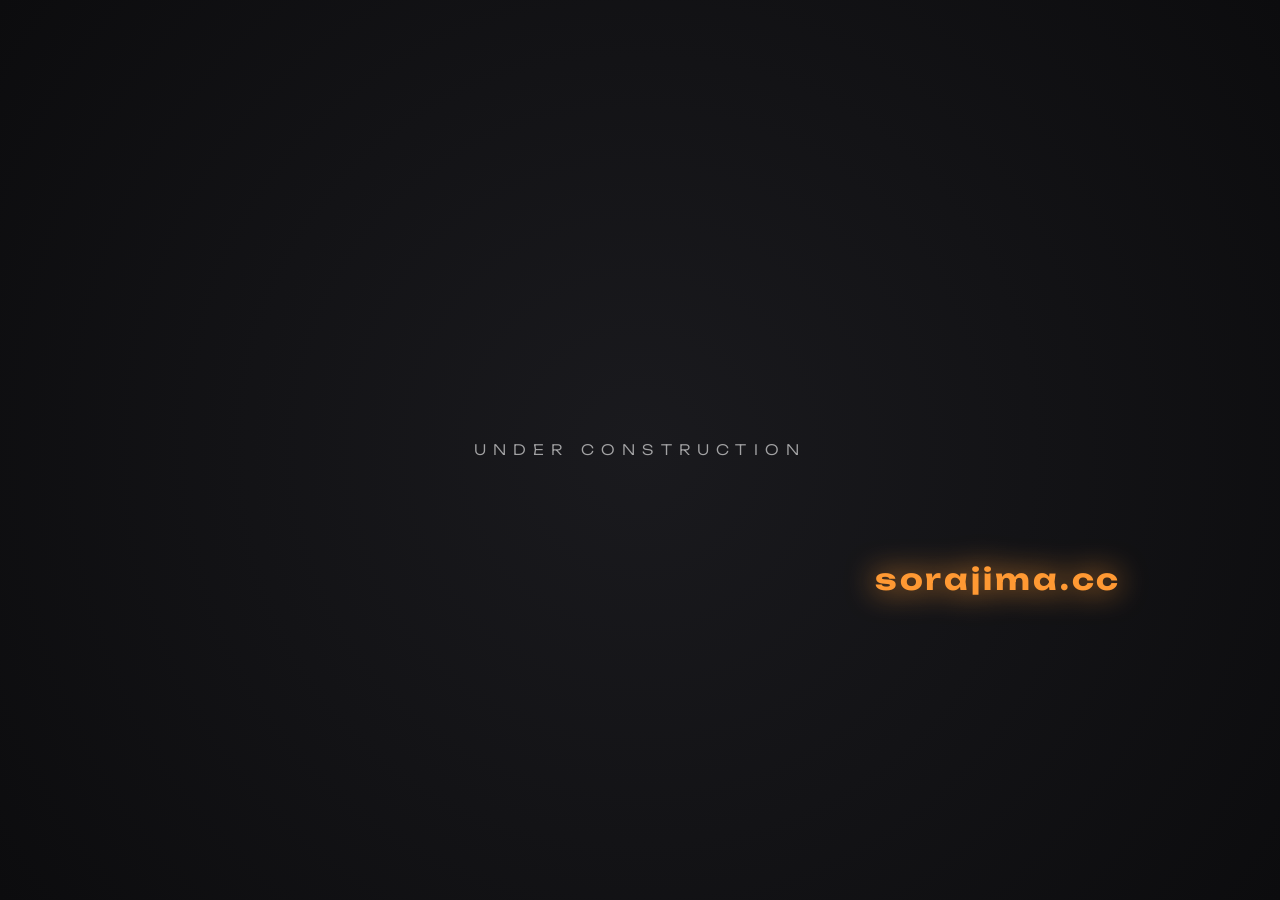
==== index.html @ 7365f531 "Add files via upload" ====
<!DOCTYPE html>
<html lang="ru">
<head>
    <meta charset="UTF-8">
    <meta name="viewport" content="width=device-width, initial-scale=1.0">
    <title>Sorajima</title>
    <link rel="preconnect" href="https://fonts.googleapis.com">
    <link rel="preconnect" href="https://fonts.gstatic.com" crossorigin>
    <link href="https://fonts.googleapis.com/css2?family=Unbounded:wght@300;700&display=swap" rel="stylesheet">
    <style>
        * { margin: 0; padding: 0; box-sizing: border-box; }
        
        body, html {
            width: 100%;
            height: 100%;
            background: radial-gradient(circle at 50% 50%, #1a1a1e 0%, #0c0c0e 100%);
            color: #ffffff;
            font-family: 'Unbounded', sans-serif;
            display: flex;
            justify-content: center;
            align-items: center;
            overflow: hidden;
        }

        /* Летающий логотип sorajima.cc */
        #dvd-logo {
            position: absolute;
            font-family: 'Unbounded', sans-serif;
            font-weight: 700;
            font-size: 1.8rem;
            letter-spacing: 0.1em;
            user-select: none;
            pointer-events: none;
            z-index: 1;
            padding: 10px 16px;
            color: #ff3366;
            transition: color 0.4s ease, filter 0.4s ease;
            white-space: nowrap;
        }

        /* Контент в центре (только under construction) */
        .content {
            position: relative;
            z-index: 10;
            text-align: center;
        }

        .subtitle {
            font-weight: 300;
            font-size: 0.9rem;
            letter-spacing: 0.5em;
            text-transform: uppercase;
            opacity: 0.6;
        }
    </style>
</head>
<body>

    <!-- Летающий логотип -->
    <div id="dvd-logo">sorajima.cc</div>

    <!-- Текст в центре -->
    <div class="content">
        <div class="subtitle">under construction</div>
    </div>

    <script>
        const dvd = document.getElementById('dvd-logo');
        
        let x = Math.random() * (window.innerWidth - 220);
        let y = Math.random() * (window.innerHeight - 90);
        let dx = 2; // скорость по X
        let dy = 2; // скорость по Y
        
        const colors = [
            '#ff3366', '#33ccff', '#33ff66', '#ffff33', 
            '#ff9933', '#cc33ff', '#33ffff', '#ffffff'
        ];
        
        function changeColor() {
            const randomColor = colors[Math.floor(Math.random() * colors.length)];
            dvd.style.color = randomColor;
            dvd.style.filter = `drop-shadow(0 0 15px ${randomColor})`;
        }

        function update() {
            x += dx;
            y += dy;

            let maxX = window.innerWidth - dvd.clientWidth;
            let maxY = window.innerHeight - dvd.clientHeight;

            let hit = false;

            if (x <= 0 || x >= maxX) {
                dx = -dx;
                x = Math.max(0, Math.min(x, maxX));
                hit = true;
            }
            if (y <= 0 || y >= maxY) {
                dy = -dy;
                y = Math.max(0, Math.min(y, maxY));
                hit = true;
            }

            if (hit) {
                changeColor();
            }

            dvd.style.left = x + 'px';
            dvd.style.top = y + 'px';

            requestAnimationFrame(update);
        }

        changeColor();
        update();

        window.addEventListener('resize', () => {
            x = Math.min(x, window.innerWidth - dvd.clientWidth);
            y = Math.min(y, window.innerHeight - dvd.clientHeight);
        });
    </script>
</body>
</html>
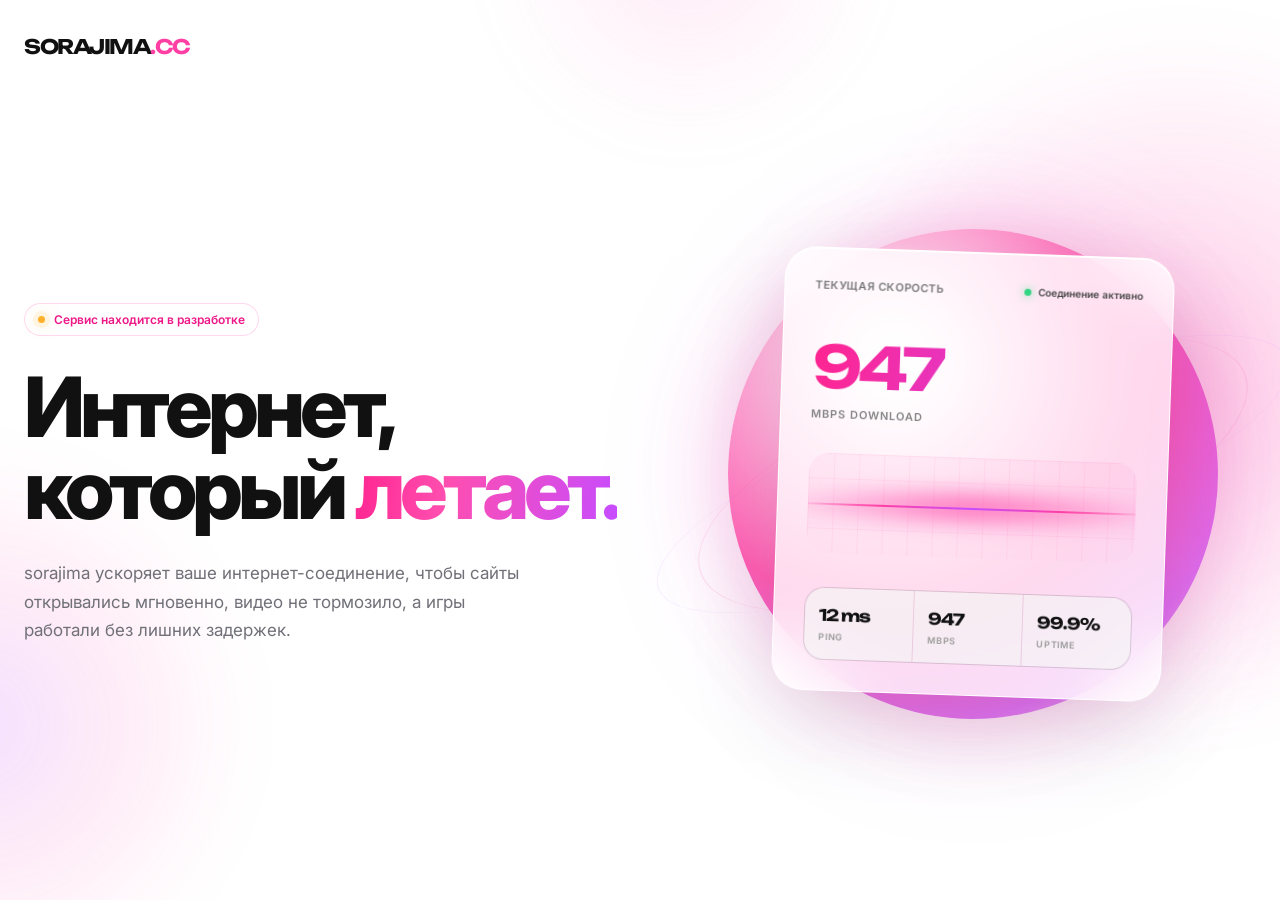
==== commit e525ad0c: "Add files via upload" ====
--- a/index.html
+++ b/index.html
@@ -1,125 +1,1120 @@
-<!DOCTYPE html>
-<html lang="ru">
-<head>
-    <meta charset="UTF-8">
-    <meta name="viewport" content="width=device-width, initial-scale=1.0">
-    <title>Sorajima</title>
-    <link rel="preconnect" href="https://fonts.googleapis.com">
-    <link rel="preconnect" href="https://fonts.gstatic.com" crossorigin>
-    <link href="https://fonts.googleapis.com/css2?family=Unbounded:wght@300;700&display=swap" rel="stylesheet">
-    <style>
-        * { margin: 0; padding: 0; box-sizing: border-box; }
-        
-        body, html {
-            width: 100%;
-            height: 100%;
-            background: radial-gradient(circle at 50% 50%, #1a1a1e 0%, #0c0c0e 100%);
-            color: #ffffff;
-            font-family: 'Unbounded', sans-serif;
-            display: flex;
-            justify-content: center;
-            align-items: center;
-            overflow: hidden;
-        }
-
-        /* Летающий логотип sorajima.cc */
-        #dvd-logo {
-            position: absolute;
-            font-family: 'Unbounded', sans-serif;
-            font-weight: 700;
-            font-size: 1.8rem;
-            letter-spacing: 0.1em;
-            user-select: none;
-            pointer-events: none;
-            z-index: 1;
-            padding: 10px 16px;
-            color: #ff3366;
-            transition: color 0.4s ease, filter 0.4s ease;
-            white-space: nowrap;
-        }
-
-        /* Контент в центре (только under construction) */
-        .content {
-            position: relative;
-            z-index: 10;
-            text-align: center;
-        }
-
-        .subtitle {
-            font-weight: 300;
-            font-size: 0.9rem;
-            letter-spacing: 0.5em;
-            text-transform: uppercase;
-            opacity: 0.6;
-        }
-    </style>
-</head>
-<body>
-
-    <!-- Летающий логотип -->
-    <div id="dvd-logo">sorajima.cc</div>
-
-    <!-- Текст в центре -->
-    <div class="content">
-        <div class="subtitle">under construction</div>
-    </div>
-
-    <script>
-        const dvd = document.getElementById('dvd-logo');
-        
-        let x = Math.random() * (window.innerWidth - 220);
-        let y = Math.random() * (window.innerHeight - 90);
-        let dx = 2; // скорость по X
-        let dy = 2; // скорость по Y
-        
-        const colors = [
-            '#ff3366', '#33ccff', '#33ff66', '#ffff33', 
-            '#ff9933', '#cc33ff', '#33ffff', '#ffffff'
-        ];
-        
-        function changeColor() {
-            const randomColor = colors[Math.floor(Math.random() * colors.length)];
-            dvd.style.color = randomColor;
-            dvd.style.filter = `drop-shadow(0 0 15px ${randomColor})`;
-        }
-
-        function update() {
-            x += dx;
-            y += dy;
-
-            let maxX = window.innerWidth - dvd.clientWidth;
-            let maxY = window.innerHeight - dvd.clientHeight;
-
-            let hit = false;
-
-            if (x <= 0 || x >= maxX) {
-                dx = -dx;
-                x = Math.max(0, Math.min(x, maxX));
-                hit = true;
-            }
-            if (y <= 0 || y >= maxY) {
-                dy = -dy;
-                y = Math.max(0, Math.min(y, maxY));
-                hit = true;
-            }
-
-            if (hit) {
-                changeColor();
-            }
-
-            dvd.style.left = x + 'px';
-            dvd.style.top = y + 'px';
-
-            requestAnimationFrame(update);
-        }
-
-        changeColor();
-        update();
-
-        window.addEventListener('resize', () => {
-            x = Math.min(x, window.innerWidth - dvd.clientWidth);
-            y = Math.min(y, window.innerHeight - dvd.clientHeight);
-        });
-    </script>
-</body>
+<!DOCTYPE html>
+<html lang="ru">
+<head>
+  <meta charset="UTF-8" />
+  <meta name="viewport" content="width=device-width, initial-scale=1.0" />
+
+  <title>sorajima</title>
+
+  <link rel="preconnect" href="https://fonts.googleapis.com">
+  <link rel="preconnect" href="https://fonts.gstatic.com" crossorigin>
+
+  <link
+    href="https://fonts.googleapis.com/css2?family=Inter:wght@400;500;600;700;800&family=Unbounded:wght@500;600;700;800&display=swap"
+    rel="stylesheet"
+  />
+
+  <style>
+    :root {
+      --pink: #ff3fa4;
+      --pink-dark: #ed1788;
+      --purple: #c44cff;
+      --black: #111111;
+      --gray: #707078;
+      --line: rgba(17, 17, 17, 0.08);
+    }
+
+    * {
+      margin: 0;
+      padding: 0;
+      box-sizing: border-box;
+    }
+
+    html {
+      scroll-behavior: smooth;
+    }
+
+    body {
+      font-family: "Inter", sans-serif;
+      color: var(--black);
+      background: #fff;
+      overflow-x: hidden;
+    }
+
+    /* =========================
+       PAGE
+    ========================= */
+
+    .page {
+      position: relative;
+      min-height: 100vh;
+      overflow: hidden;
+    }
+
+    /* =========================
+       GRADIENTS
+    ========================= */
+
+    .gradient {
+      position: absolute;
+      pointer-events: none;
+      border-radius: 50%;
+      filter: blur(25px);
+      z-index: 0;
+    }
+
+    .gradient-1 {
+      width: 700px;
+      height: 700px;
+      right: -250px;
+      top: 30px;
+
+      background:
+        radial-gradient(
+          circle,
+          rgba(255, 63, 164, 0.28) 0%,
+          rgba(255, 63, 164, 0.13) 35%,
+          transparent 72%
+        );
+    }
+
+    .gradient-2 {
+      width: 550px;
+      height: 550px;
+      left: -300px;
+      bottom: -100px;
+
+      background:
+        radial-gradient(
+          circle,
+          rgba(196, 76, 255, 0.18) 0%,
+          rgba(255, 63, 164, 0.09) 40%,
+          transparent 72%
+        );
+    }
+
+    .gradient-3 {
+      width: 400px;
+      height: 400px;
+      left: 38%;
+      top: -250px;
+
+      background:
+        radial-gradient(
+          circle,
+          rgba(255, 128, 201, 0.16),
+          transparent 70%
+        );
+    }
+
+    /* =========================
+       NAVIGATION
+    ========================= */
+
+    nav {
+      position: relative;
+      z-index: 10;
+
+      width: min(1240px, calc(100% - 48px));
+      height: 92px;
+
+      margin: 0 auto;
+
+      display: flex;
+      align-items: center;
+      justify-content: space-between;
+    }
+
+    .logo {
+      color: var(--black);
+      text-decoration: none;
+
+      font-family: "Unbounded", sans-serif;
+      font-size: 20px;
+      font-weight: 700;
+      letter-spacing: -1.5px;
+    }
+
+    .logo span {
+      color: var(--pink);
+    }
+
+    .nav-links {
+      display: flex;
+      align-items: center;
+      gap: 34px;
+    }
+
+    .nav-links a {
+      color: #3d3d42;
+      text-decoration: none;
+
+      font-size: 14px;
+      font-weight: 500;
+
+      transition: color 0.25s ease;
+    }
+
+    .nav-links a:hover {
+      color: var(--pink);
+    }
+
+    .nav-status {
+      padding: 11px 18px;
+
+      border-radius: 999px;
+
+      color: white;
+      background: var(--black);
+
+      font-size: 13px;
+      font-weight: 600;
+    }
+
+    /* =========================
+       HERO
+    ========================= */
+
+    .hero {
+      position: relative;
+      z-index: 2;
+
+      width: min(1240px, calc(100% - 48px));
+      min-height: calc(100vh - 92px);
+
+      margin: 0 auto;
+
+      display: grid;
+      grid-template-columns: 1fr 0.95fr;
+
+      align-items: center;
+      gap: 70px;
+
+      padding: 55px 0 100px;
+    }
+
+    .hero-content {
+      position: relative;
+      z-index: 4;
+    }
+
+    /* =========================
+       EYEBROW
+    ========================= */
+
+    .eyebrow {
+      width: fit-content;
+
+      display: flex;
+      align-items: center;
+      gap: 9px;
+
+      padding: 8px 13px;
+
+      margin-bottom: 30px;
+
+      border: 1px solid rgba(255, 63, 164, 0.2);
+      border-radius: 999px;
+
+      background: rgba(255, 255, 255, 0.75);
+
+      backdrop-filter: blur(12px);
+
+      color: var(--pink-dark);
+
+      font-size: 12px;
+      font-weight: 600;
+
+      animation: fadeUp 0.8s ease both;
+    }
+
+    .status-dot {
+      width: 7px;
+      height: 7px;
+
+      border-radius: 50%;
+
+      background: #ffb12b;
+
+      box-shadow:
+        0 0 0 5px rgba(255, 177, 43, 0.1),
+        0 0 15px rgba(255, 177, 43, 0.55);
+    }
+
+    /* =========================
+       TITLE
+    ========================= */
+
+    h1 {
+      max-width: 780px;
+
+      font-size: clamp(52px, 6.5vw, 94px);
+      line-height: 0.98;
+
+      font-weight: 800;
+      letter-spacing: -5px;
+
+      animation: fadeUp 0.8s 0.1s ease both;
+    }
+
+    .gradient-text {
+      display: inline-block;
+
+      background:
+        linear-gradient(
+          100deg,
+          #ff248f 0%,
+          #ff4eaf 35%,
+          #c64cff 100%
+        );
+
+      -webkit-background-clip: text;
+      background-clip: text;
+
+      color: transparent;
+    }
+
+    /* =========================
+       DESCRIPTION
+    ========================= */
+
+    .hero-description {
+      max-width: 520px;
+
+      margin-top: 30px;
+
+      color: var(--gray);
+
+      font-size: 17px;
+      line-height: 1.65;
+
+      animation: fadeUp 0.8s 0.2s ease both;
+    }
+
+    /* =========================
+       DEVELOPMENT STATUS
+    ========================= */
+
+    .hero-actions {
+      margin-top: 38px;
+
+      animation: fadeUp 0.8s 0.3s ease both;
+    }
+
+    .development-status {
+      width: fit-content;
+
+      display: inline-flex;
+      align-items: center;
+      gap: 12px;
+
+      min-height: 54px;
+      padding: 0 24px;
+
+      border-radius: 999px;
+
+      color: white;
+
+      background:
+        linear-gradient(
+          105deg,
+          #ff248f,
+          #ff42a6 45%,
+          #c94cff
+        );
+
+      box-shadow:
+        0 15px 40px rgba(255, 63, 164, 0.25);
+
+      font-size: 14px;
+      font-weight: 700;
+    }
+
+    .development-dot {
+      width: 8px;
+      height: 8px;
+
+      border-radius: 50%;
+
+      background: #ffcf5c;
+
+      box-shadow:
+        0 0 12px rgba(255, 207, 92, 0.9);
+    }
+
+    /* =========================
+       VISUAL
+    ========================= */
+
+    .visual-wrap {
+      position: relative;
+
+      min-height: 590px;
+
+      display: flex;
+      align-items: center;
+      justify-content: center;
+
+      animation: visualIn 1s 0.15s ease both;
+    }
+
+    /* =========================
+       ORB
+    ========================= */
+
+    .orb {
+      position: absolute;
+
+      width: 490px;
+      height: 490px;
+
+      border-radius: 50%;
+
+      background:
+        radial-gradient(
+          circle at 34% 27%,
+          #ffffff 0%,
+          rgba(255, 255, 255, 0.95) 8%,
+          rgba(255, 190, 225, 0.95) 23%,
+          rgba(255, 63, 164, 0.84) 52%,
+          rgba(211, 58, 232, 0.72) 76%,
+          rgba(182, 58, 255, 0.18) 100%
+        );
+
+      box-shadow:
+        0 0 80px rgba(255, 63, 164, 0.25),
+        0 0 150px rgba(197, 62, 255, 0.12);
+
+      animation: float 6s ease-in-out infinite;
+    }
+
+    .orb::before,
+    .orb::after {
+      content: "";
+
+      position: absolute;
+
+      border-radius: 50%;
+
+      border: 1px solid rgba(255, 63, 164, 0.14);
+
+      transform: rotate(-20deg) scaleY(0.35);
+    }
+
+    .orb::before {
+      inset: -45px;
+    }
+
+    .orb::after {
+      inset: -90px;
+
+      border-color: rgba(185, 76, 255, 0.1);
+
+      transform: rotate(-20deg) scaleY(0.25);
+    }
+
+    /* =========================
+       SPEED CARD
+    ========================= */
+
+    .speed-card {
+      position: relative;
+      z-index: 3;
+
+      width: 390px;
+
+      padding: 30px;
+
+      border-radius: 32px;
+
+      background: rgba(255, 255, 255, 0.76);
+
+      border: 1px solid rgba(255, 255, 255, 0.95);
+
+      box-shadow:
+        0 30px 90px rgba(46, 19, 45, 0.12),
+        inset 0 1px 0 rgba(255, 255, 255, 0.95);
+
+      backdrop-filter: blur(25px);
+
+      transform: rotate(2deg);
+
+      transition:
+        transform 0.4s ease,
+        box-shadow 0.4s ease;
+    }
+
+    .speed-card:hover {
+      transform: rotate(0deg) translateY(-7px);
+
+      box-shadow:
+        0 40px 100px rgba(46, 19, 45, 0.17);
+    }
+
+    .speed-top {
+      display: flex;
+      align-items: center;
+      justify-content: space-between;
+
+      margin-bottom: 45px;
+    }
+
+    .speed-label {
+      color: #777;
+
+      font-size: 11px;
+      font-weight: 600;
+
+      text-transform: uppercase;
+      letter-spacing: 0.6px;
+    }
+
+    .connection {
+      display: flex;
+      align-items: center;
+      gap: 7px;
+
+      color: #454545;
+
+      font-size: 10px;
+      font-weight: 600;
+    }
+
+    .connection-dot {
+      width: 7px;
+      height: 7px;
+
+      border-radius: 50%;
+
+      background: #32d583;
+
+      box-shadow:
+        0 0 10px rgba(50, 213, 131, 0.7);
+    }
+
+    .speed-number {
+      font-family: "Unbounded", sans-serif;
+
+      font-size: 58px;
+      line-height: 1;
+
+      letter-spacing: -4px;
+      font-weight: 700;
+
+      background:
+        linear-gradient(
+          100deg,
+          #ff248f,
+          #c64cff
+        );
+
+      -webkit-background-clip: text;
+      background-clip: text;
+
+      color: transparent;
+    }
+
+    .speed-unit {
+      margin-top: 12px;
+
+      color: #858585;
+
+      font-size: 11px;
+      font-weight: 600;
+
+      letter-spacing: 1px;
+    }
+
+    /* =========================
+       SIGNAL
+    ========================= */
+
+    .signal {
+      position: relative;
+
+      height: 100px;
+
+      margin-top: 32px;
+
+      overflow: hidden;
+
+      border-radius: 20px;
+
+      background:
+        linear-gradient(
+          180deg,
+          rgba(255, 63, 164, 0.06),
+          rgba(255, 63, 164, 0.01)
+        );
+    }
+
+    .signal-grid {
+      position: absolute;
+      inset: 0;
+
+      background-image:
+        linear-gradient(
+          rgba(255, 63, 164, 0.07) 1px,
+          transparent 1px
+        ),
+        linear-gradient(
+          90deg,
+          rgba(255, 63, 164, 0.07) 1px,
+          transparent 1px
+        );
+
+      background-size: 25px 25px;
+    }
+
+    .wave {
+      position: absolute;
+
+      left: -10%;
+      top: 50%;
+
+      width: 120%;
+      height: 50px;
+
+      transform: translateY(-50%);
+
+      background:
+        radial-gradient(
+          ellipse at center,
+          rgba(255, 63, 164, 0.7),
+          rgba(255, 63, 164, 0) 66%
+        );
+
+      filter: blur(9px);
+
+      animation: waveMove 3s linear infinite;
+    }
+
+    .wave-line {
+      position: absolute;
+
+      left: -5%;
+      top: 50%;
+
+      width: 110%;
+      height: 2px;
+
+      background:
+        linear-gradient(
+          90deg,
+          transparent,
+          var(--pink),
+          #c44cff,
+          var(--pink),
+          transparent
+        );
+
+      box-shadow:
+        0 0 20px rgba(255, 63, 164, 0.8);
+
+      animation: lineMove 2.5s ease-in-out infinite;
+    }
+
+    /* =========================
+       STATS
+    ========================= */
+
+    .stats {
+      display: grid;
+      grid-template-columns: repeat(3, 1fr);
+
+      gap: 1px;
+
+      margin-top: 34px;
+
+      overflow: hidden;
+
+      border: 1px solid var(--line);
+      border-radius: 20px;
+
+      background: var(--line);
+    }
+
+    .stat {
+      padding: 17px 14px;
+
+      background: rgba(255, 255, 255, 0.65);
+    }
+
+    .stat-value {
+      font-family: "Unbounded", sans-serif;
+
+      font-size: 16px;
+      font-weight: 700;
+
+      letter-spacing: -1px;
+    }
+
+    .stat-label {
+      margin-top: 6px;
+
+      color: #999;
+
+      font-size: 9px;
+      font-weight: 600;
+
+      letter-spacing: 0.8px;
+      text-transform: uppercase;
+    }
+
+    /* =========================
+       SCROLL
+    ========================= */
+
+    .scroll-note {
+      position: absolute;
+
+      left: 50%;
+      bottom: 30px;
+
+      transform: translateX(-50%);
+
+      z-index: 5;
+
+      display: flex;
+      align-items: center;
+      gap: 10px;
+
+      color: #aaa;
+
+      font-size: 9px;
+      font-weight: 600;
+
+      letter-spacing: 1px;
+      text-transform: uppercase;
+    }
+
+    .scroll-line {
+      width: 30px;
+      height: 1px;
+
+      background: #ddd;
+    }
+
+    /* =========================
+       ANIMATIONS
+    ========================= */
+
+    @keyframes fadeUp {
+      from {
+        opacity: 0;
+        transform: translateY(22px);
+      }
+
+      to {
+        opacity: 1;
+        transform: translateY(0);
+      }
+    }
+
+    @keyframes visualIn {
+      from {
+        opacity: 0;
+        transform: translateX(35px) scale(0.97);
+      }
+
+      to {
+        opacity: 1;
+        transform: translateX(0) scale(1);
+      }
+    }
+
+    @keyframes float {
+      0%,
+      100% {
+        transform: translateY(0) scale(1);
+      }
+
+      50% {
+        transform: translateY(-16px) scale(1.015);
+      }
+    }
+
+    @keyframes waveMove {
+      0% {
+        transform: translate(-20%, -50%) scaleX(0.8);
+      }
+
+      50% {
+        transform: translate(5%, -50%) scaleX(1.1);
+      }
+
+      100% {
+        transform: translate(20%, -50%) scaleX(0.8);
+      }
+    }
+
+    @keyframes lineMove {
+      0%,
+      100% {
+        transform: translateX(-5%) scaleX(0.9);
+      }
+
+      50% {
+        transform: translateX(5%) scaleX(1);
+      }
+    }
+
+    /* =========================
+       TABLET
+    ========================= */
+
+    @media (max-width: 980px) {
+      nav {
+        width: min(100% - 32px, 700px);
+      }
+
+      .nav-links a {
+        display: none;
+      }
+
+      .hero {
+        width: min(100% - 32px, 700px);
+
+        grid-template-columns: 1fr;
+
+        gap: 30px;
+
+        padding-top: 55px;
+      }
+
+      .hero-content {
+        text-align: center;
+      }
+
+      .eyebrow {
+        margin-left: auto;
+        margin-right: auto;
+      }
+
+      h1 {
+        margin-left: auto;
+        margin-right: auto;
+
+        letter-spacing: -3px;
+      }
+
+      .hero-description {
+        margin-left: auto;
+        margin-right: auto;
+      }
+
+      .hero-actions {
+        display: flex;
+        justify-content: center;
+      }
+
+      .visual-wrap {
+        min-height: 520px;
+      }
+
+      .scroll-note {
+        display: none;
+      }
+    }
+
+    /* =========================
+       MOBILE
+    ========================= */
+
+    @media (max-width: 560px) {
+      nav {
+        width: calc(100% - 32px);
+        height: 76px;
+      }
+
+      .logo {
+        font-size: 17px;
+      }
+
+      .nav-status {
+        padding: 10px 14px;
+        font-size: 11px;
+      }
+
+      .hero {
+        width: calc(100% - 32px);
+
+        min-height: auto;
+
+        padding-top: 45px;
+        padding-bottom: 60px;
+      }
+
+      h1 {
+        font-size: clamp(43px, 13vw, 66px);
+
+        letter-spacing: -3px;
+      }
+
+      .hero-description {
+        font-size: 15px;
+        line-height: 1.55;
+      }
+
+      .development-status {
+        width: 100%;
+
+        justify-content: center;
+
+        padding: 0 16px;
+
+        font-size: 12px;
+      }
+
+      .visual-wrap {
+        min-height: 450px;
+      }
+
+      .orb {
+        width: 330px;
+        height: 330px;
+      }
+
+      .speed-card {
+        width: min(100%, 350px);
+
+        padding: 23px;
+
+        border-radius: 26px;
+      }
+
+      .speed-number {
+        font-size: 43px;
+        letter-spacing: -3px;
+      }
+
+      .speed-top {
+        margin-bottom: 30px;
+      }
+
+      .stats {
+        margin-top: 24px;
+      }
+
+      .stat {
+        padding: 14px 9px;
+      }
+
+      .stat-value {
+        font-size: 12px;
+      }
+
+      .stat-label {
+        font-size: 7px;
+      }
+
+      .gradient-1 {
+        width: 400px;
+        height: 400px;
+
+        right: -220px;
+      }
+    }
+
+    @media (prefers-reduced-motion: reduce) {
+      *,
+      *::before,
+      *::after {
+        animation-duration: 0.01ms !important;
+        animation-iteration-count: 1 !important;
+        scroll-behavior: auto !important;
+      }
+    }
+  </style>
+</head>
+
+<body>
+
+  <main class="page">
+
+    <!-- Розовые фоновые градиенты -->
+    <div class="gradient gradient-1"></div>
+    <div class="gradient gradient-2"></div>
+    <div class="gradient gradient-3"></div>
+
+    <!-- Навигация -->
+    <nav>
+
+      <a href="#" class="logo">
+        SORAJIMA<span>.СС</span>
+      </a>
+
+    </nav>
+
+    <!-- HERO -->
+    <section class="hero">
+
+      <div class="hero-content">
+
+        <div class="eyebrow">
+          <span class="status-dot"></span>
+          Сервис находится в разработке
+        </div>
+
+        <h1>
+          Интернет,<br>
+          который
+          <span class="gradient-text">летает.</span>
+        </h1>
+
+        <p class="hero-description">
+          sorajima ускоряет ваше интернет-соединение,
+          чтобы сайты открывались мгновенно, видео не тормозило,
+          а игры работали без лишних задержек.
+        </p>
+
+      </div>
+
+      <!-- SPEED VISUAL -->
+      <div class="visual-wrap" id="speed">
+
+        <div class="orb"></div>
+
+        <div class="speed-card">
+
+          <div class="speed-top">
+
+            <span class="speed-label">
+              Текущая скорость
+            </span>
+
+            <span class="connection">
+              <span class="connection-dot"></span>
+              Соединение активно
+            </span>
+
+          </div>
+
+          <div class="speed-number">
+            <span id="speedNumber">947</span>
+          </div>
+
+          <div class="speed-unit">
+            MBPS DOWNLOAD
+          </div>
+
+          <div class="signal">
+
+            <div class="signal-grid"></div>
+
+            <div class="wave"></div>
+
+            <div class="wave-line"></div>
+
+          </div>
+
+          <div class="stats">
+
+            <div class="stat">
+              <div class="stat-value">12 ms</div>
+              <div class="stat-label">Ping</div>
+            </div>
+
+            <div class="stat">
+              <div class="stat-value">947</div>
+              <div class="stat-label">Mbps</div>
+            </div>
+
+            <div class="stat">
+              <div class="stat-value">99.9%</div>
+              <div class="stat-label">Uptime</div>
+            </div>
+
+          </div>
+
+        </div>
+
+      </div>
+
+    </section>
+
+  </main>
+
+  <script>
+    /* =========================
+       АНИМАЦИЯ СКОРОСТИ
+    ========================= */
+
+    const speedNumber = document.getElementById("speedNumber");
+
+    let currentSpeed = 947;
+
+    function updateSpeed() {
+
+      const target = Math.floor(
+        920 + Math.random() * 70
+      );
+
+      const start = currentSpeed;
+      const difference = target - start;
+
+      const duration = 900;
+      const startTime = performance.now();
+
+      function animate(time) {
+
+        const progress = Math.min(
+          (time - startTime) / duration,
+          1
+        );
+
+        const eased =
+          1 - Math.pow(1 - progress, 3);
+
+        const value = Math.round(
+          start + difference * eased
+        );
+
+        speedNumber.textContent = value;
+
+        if (progress < 1) {
+          requestAnimationFrame(animate);
+        } else {
+          currentSpeed = target;
+        }
+      }
+
+      requestAnimationFrame(animate);
+    }
+
+    setInterval(updateSpeed, 2600);
+
+
+    /* =========================
+       3D ЭФФЕКТ КАРТОЧКИ
+    ========================= */
+
+    const card = document.querySelector(".speed-card");
+    const visual = document.querySelector(".visual-wrap");
+
+    visual.addEventListener("mousemove", (event) => {
+
+      if (window.innerWidth < 980) return;
+
+      const rect = visual.getBoundingClientRect();
+
+      const x =
+        (event.clientX - rect.left) / rect.width - 0.5;
+
+      const y =
+        (event.clientY - rect.top) / rect.height - 0.5;
+
+      card.style.transform = `
+        rotateY(${x * 5}deg)
+        rotateX(${y * -5}deg)
+        translateY(-5px)
+      `;
+    });
+
+    visual.addEventListener("mouseleave", () => {
+      card.style.transform = "rotate(2deg)";
+    });
+  </script>
+
+</body>
 </html>
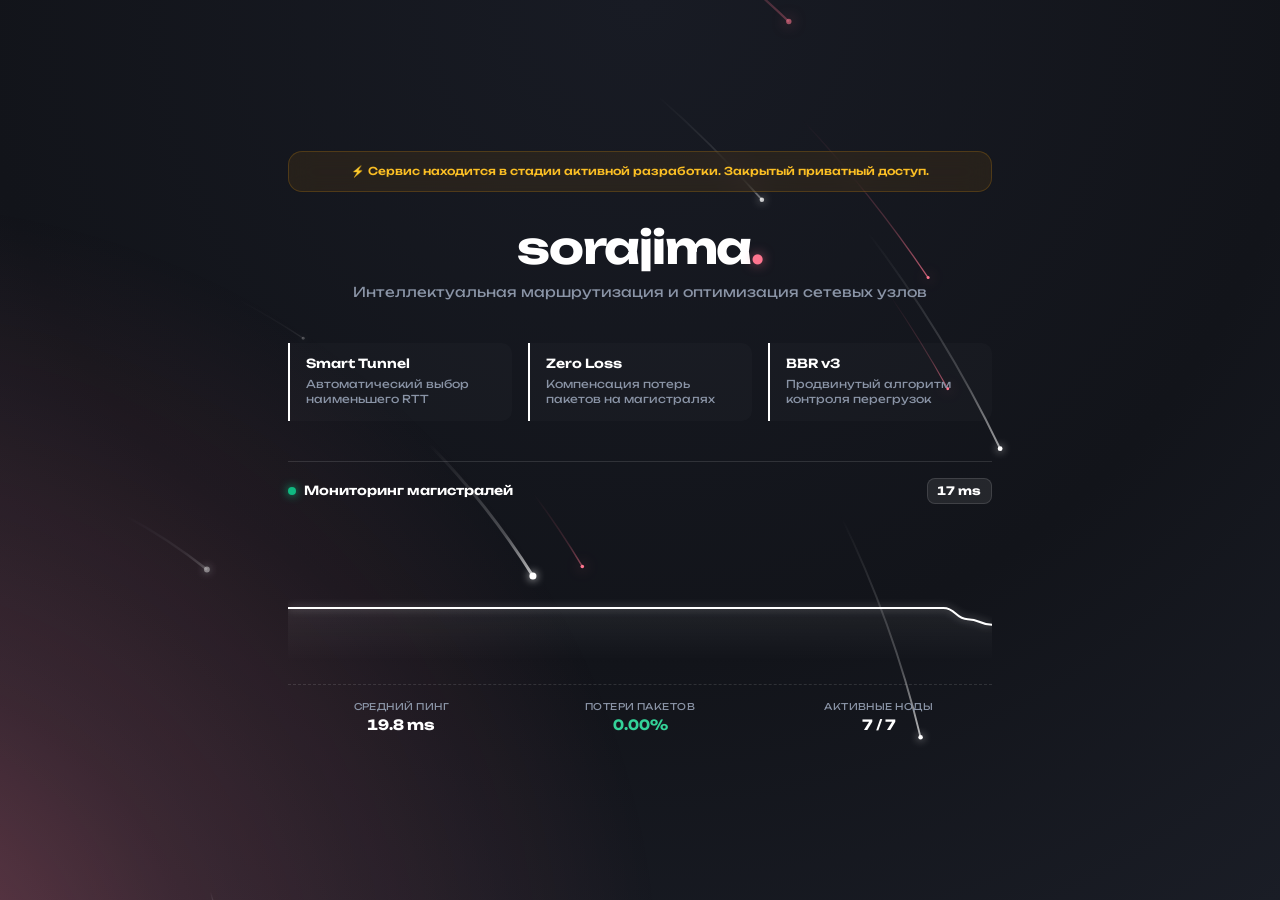
==== commit 9eaa98f1: "Add files via upload" ====
--- a/index.html
+++ b/index.html
@@ -1,1120 +1,578 @@
-<!DOCTYPE html>
-<html lang="ru">
-<head>
-  <meta charset="UTF-8" />
-  <meta name="viewport" content="width=device-width, initial-scale=1.0" />
-
-  <title>sorajima</title>
-
-  <link rel="preconnect" href="https://fonts.googleapis.com">
-  <link rel="preconnect" href="https://fonts.gstatic.com" crossorigin>
-
-  <link
-    href="https://fonts.googleapis.com/css2?family=Inter:wght@400;500;600;700;800&family=Unbounded:wght@500;600;700;800&display=swap"
-    rel="stylesheet"
-  />
-
-  <style>
-    :root {
-      --pink: #ff3fa4;
-      --pink-dark: #ed1788;
-      --purple: #c44cff;
-      --black: #111111;
-      --gray: #707078;
-      --line: rgba(17, 17, 17, 0.08);
-    }
-
-    * {
-      margin: 0;
-      padding: 0;
-      box-sizing: border-box;
-    }
-
-    html {
-      scroll-behavior: smooth;
-    }
-
-    body {
-      font-family: "Inter", sans-serif;
-      color: var(--black);
-      background: #fff;
-      overflow-x: hidden;
-    }
-
-    /* =========================
-       PAGE
-    ========================= */
-
-    .page {
-      position: relative;
-      min-height: 100vh;
-      overflow: hidden;
-    }
-
-    /* =========================
-       GRADIENTS
-    ========================= */
-
-    .gradient {
-      position: absolute;
-      pointer-events: none;
-      border-radius: 50%;
-      filter: blur(25px);
-      z-index: 0;
-    }
-
-    .gradient-1 {
-      width: 700px;
-      height: 700px;
-      right: -250px;
-      top: 30px;
-
-      background:
-        radial-gradient(
-          circle,
-          rgba(255, 63, 164, 0.28) 0%,
-          rgba(255, 63, 164, 0.13) 35%,
-          transparent 72%
-        );
-    }
-
-    .gradient-2 {
-      width: 550px;
-      height: 550px;
-      left: -300px;
-      bottom: -100px;
-
-      background:
-        radial-gradient(
-          circle,
-          rgba(196, 76, 255, 0.18) 0%,
-          rgba(255, 63, 164, 0.09) 40%,
-          transparent 72%
-        );
-    }
-
-    .gradient-3 {
-      width: 400px;
-      height: 400px;
-      left: 38%;
-      top: -250px;
-
-      background:
-        radial-gradient(
-          circle,
-          rgba(255, 128, 201, 0.16),
-          transparent 70%
-        );
-    }
-
-    /* =========================
-       NAVIGATION
-    ========================= */
-
-    nav {
-      position: relative;
-      z-index: 10;
-
-      width: min(1240px, calc(100% - 48px));
-      height: 92px;
-
-      margin: 0 auto;
-
-      display: flex;
-      align-items: center;
-      justify-content: space-between;
-    }
-
-    .logo {
-      color: var(--black);
-      text-decoration: none;
-
-      font-family: "Unbounded", sans-serif;
-      font-size: 20px;
-      font-weight: 700;
-      letter-spacing: -1.5px;
-    }
-
-    .logo span {
-      color: var(--pink);
-    }
-
-    .nav-links {
-      display: flex;
-      align-items: center;
-      gap: 34px;
-    }
-
-    .nav-links a {
-      color: #3d3d42;
-      text-decoration: none;
-
-      font-size: 14px;
-      font-weight: 500;
-
-      transition: color 0.25s ease;
-    }
-
-    .nav-links a:hover {
-      color: var(--pink);
-    }
-
-    .nav-status {
-      padding: 11px 18px;
-
-      border-radius: 999px;
-
-      color: white;
-      background: var(--black);
-
-      font-size: 13px;
-      font-weight: 600;
-    }
-
-    /* =========================
-       HERO
-    ========================= */
-
-    .hero {
-      position: relative;
-      z-index: 2;
-
-      width: min(1240px, calc(100% - 48px));
-      min-height: calc(100vh - 92px);
-
-      margin: 0 auto;
-
-      display: grid;
-      grid-template-columns: 1fr 0.95fr;
-
-      align-items: center;
-      gap: 70px;
-
-      padding: 55px 0 100px;
-    }
-
-    .hero-content {
-      position: relative;
-      z-index: 4;
-    }
-
-    /* =========================
-       EYEBROW
-    ========================= */
-
-    .eyebrow {
-      width: fit-content;
-
-      display: flex;
-      align-items: center;
-      gap: 9px;
-
-      padding: 8px 13px;
-
-      margin-bottom: 30px;
-
-      border: 1px solid rgba(255, 63, 164, 0.2);
-      border-radius: 999px;
-
-      background: rgba(255, 255, 255, 0.75);
-
-      backdrop-filter: blur(12px);
-
-      color: var(--pink-dark);
-
-      font-size: 12px;
-      font-weight: 600;
-
-      animation: fadeUp 0.8s ease both;
-    }
-
-    .status-dot {
-      width: 7px;
-      height: 7px;
-
-      border-radius: 50%;
-
-      background: #ffb12b;
-
-      box-shadow:
-        0 0 0 5px rgba(255, 177, 43, 0.1),
-        0 0 15px rgba(255, 177, 43, 0.55);
-    }
-
-    /* =========================
-       TITLE
-    ========================= */
-
-    h1 {
-      max-width: 780px;
-
-      font-size: clamp(52px, 6.5vw, 94px);
-      line-height: 0.98;
-
-      font-weight: 800;
-      letter-spacing: -5px;
-
-      animation: fadeUp 0.8s 0.1s ease both;
-    }
-
-    .gradient-text {
-      display: inline-block;
-
-      background:
-        linear-gradient(
-          100deg,
-          #ff248f 0%,
-          #ff4eaf 35%,
-          #c64cff 100%
-        );
-
-      -webkit-background-clip: text;
-      background-clip: text;
-
-      color: transparent;
-    }
-
-    /* =========================
-       DESCRIPTION
-    ========================= */
-
-    .hero-description {
-      max-width: 520px;
-
-      margin-top: 30px;
-
-      color: var(--gray);
-
-      font-size: 17px;
-      line-height: 1.65;
-
-      animation: fadeUp 0.8s 0.2s ease both;
-    }
-
-    /* =========================
-       DEVELOPMENT STATUS
-    ========================= */
-
-    .hero-actions {
-      margin-top: 38px;
-
-      animation: fadeUp 0.8s 0.3s ease both;
-    }
-
-    .development-status {
-      width: fit-content;
-
-      display: inline-flex;
-      align-items: center;
-      gap: 12px;
-
-      min-height: 54px;
-      padding: 0 24px;
-
-      border-radius: 999px;
-
-      color: white;
-
-      background:
-        linear-gradient(
-          105deg,
-          #ff248f,
-          #ff42a6 45%,
-          #c94cff
-        );
-
-      box-shadow:
-        0 15px 40px rgba(255, 63, 164, 0.25);
-
-      font-size: 14px;
-      font-weight: 700;
-    }
-
-    .development-dot {
-      width: 8px;
-      height: 8px;
-
-      border-radius: 50%;
-
-      background: #ffcf5c;
-
-      box-shadow:
-        0 0 12px rgba(255, 207, 92, 0.9);
-    }
-
-    /* =========================
-       VISUAL
-    ========================= */
-
-    .visual-wrap {
-      position: relative;
-
-      min-height: 590px;
-
-      display: flex;
-      align-items: center;
-      justify-content: center;
-
-      animation: visualIn 1s 0.15s ease both;
-    }
-
-    /* =========================
-       ORB
-    ========================= */
-
-    .orb {
-      position: absolute;
-
-      width: 490px;
-      height: 490px;
-
-      border-radius: 50%;
-
-      background:
-        radial-gradient(
-          circle at 34% 27%,
-          #ffffff 0%,
-          rgba(255, 255, 255, 0.95) 8%,
-          rgba(255, 190, 225, 0.95) 23%,
-          rgba(255, 63, 164, 0.84) 52%,
-          rgba(211, 58, 232, 0.72) 76%,
-          rgba(182, 58, 255, 0.18) 100%
-        );
-
-      box-shadow:
-        0 0 80px rgba(255, 63, 164, 0.25),
-        0 0 150px rgba(197, 62, 255, 0.12);
-
-      animation: float 6s ease-in-out infinite;
-    }
-
-    .orb::before,
-    .orb::after {
-      content: "";
-
-      position: absolute;
-
-      border-radius: 50%;
-
-      border: 1px solid rgba(255, 63, 164, 0.14);
-
-      transform: rotate(-20deg) scaleY(0.35);
-    }
-
-    .orb::before {
-      inset: -45px;
-    }
-
-    .orb::after {
-      inset: -90px;
-
-      border-color: rgba(185, 76, 255, 0.1);
-
-      transform: rotate(-20deg) scaleY(0.25);
-    }
-
-    /* =========================
-       SPEED CARD
-    ========================= */
-
-    .speed-card {
-      position: relative;
-      z-index: 3;
-
-      width: 390px;
-
-      padding: 30px;
-
-      border-radius: 32px;
-
-      background: rgba(255, 255, 255, 0.76);
-
-      border: 1px solid rgba(255, 255, 255, 0.95);
-
-      box-shadow:
-        0 30px 90px rgba(46, 19, 45, 0.12),
-        inset 0 1px 0 rgba(255, 255, 255, 0.95);
-
-      backdrop-filter: blur(25px);
-
-      transform: rotate(2deg);
-
-      transition:
-        transform 0.4s ease,
-        box-shadow 0.4s ease;
-    }
-
-    .speed-card:hover {
-      transform: rotate(0deg) translateY(-7px);
-
-      box-shadow:
-        0 40px 100px rgba(46, 19, 45, 0.17);
-    }
-
-    .speed-top {
-      display: flex;
-      align-items: center;
-      justify-content: space-between;
-
-      margin-bottom: 45px;
-    }
-
-    .speed-label {
-      color: #777;
-
-      font-size: 11px;
-      font-weight: 600;
-
-      text-transform: uppercase;
-      letter-spacing: 0.6px;
-    }
-
-    .connection {
-      display: flex;
-      align-items: center;
-      gap: 7px;
-
-      color: #454545;
-
-      font-size: 10px;
-      font-weight: 600;
-    }
-
-    .connection-dot {
-      width: 7px;
-      height: 7px;
-
-      border-radius: 50%;
-
-      background: #32d583;
-
-      box-shadow:
-        0 0 10px rgba(50, 213, 131, 0.7);
-    }
-
-    .speed-number {
-      font-family: "Unbounded", sans-serif;
-
-      font-size: 58px;
-      line-height: 1;
-
-      letter-spacing: -4px;
-      font-weight: 700;
-
-      background:
-        linear-gradient(
-          100deg,
-          #ff248f,
-          #c64cff
-        );
-
-      -webkit-background-clip: text;
-      background-clip: text;
-
-      color: transparent;
-    }
-
-    .speed-unit {
-      margin-top: 12px;
-
-      color: #858585;
-
-      font-size: 11px;
-      font-weight: 600;
-
-      letter-spacing: 1px;
-    }
-
-    /* =========================
-       SIGNAL
-    ========================= */
-
-    .signal {
-      position: relative;
-
-      height: 100px;
-
-      margin-top: 32px;
-
-      overflow: hidden;
-
-      border-radius: 20px;
-
-      background:
-        linear-gradient(
-          180deg,
-          rgba(255, 63, 164, 0.06),
-          rgba(255, 63, 164, 0.01)
-        );
-    }
-
-    .signal-grid {
-      position: absolute;
-      inset: 0;
-
-      background-image:
-        linear-gradient(
-          rgba(255, 63, 164, 0.07) 1px,
-          transparent 1px
-        ),
-        linear-gradient(
-          90deg,
-          rgba(255, 63, 164, 0.07) 1px,
-          transparent 1px
-        );
-
-      background-size: 25px 25px;
-    }
-
-    .wave {
-      position: absolute;
-
-      left: -10%;
-      top: 50%;
-
-      width: 120%;
-      height: 50px;
-
-      transform: translateY(-50%);
-
-      background:
-        radial-gradient(
-          ellipse at center,
-          rgba(255, 63, 164, 0.7),
-          rgba(255, 63, 164, 0) 66%
-        );
-
-      filter: blur(9px);
-
-      animation: waveMove 3s linear infinite;
-    }
-
-    .wave-line {
-      position: absolute;
-
-      left: -5%;
-      top: 50%;
-
-      width: 110%;
-      height: 2px;
-
-      background:
-        linear-gradient(
-          90deg,
-          transparent,
-          var(--pink),
-          #c44cff,
-          var(--pink),
-          transparent
-        );
-
-      box-shadow:
-        0 0 20px rgba(255, 63, 164, 0.8);
-
-      animation: lineMove 2.5s ease-in-out infinite;
-    }
-
-    /* =========================
-       STATS
-    ========================= */
-
-    .stats {
-      display: grid;
-      grid-template-columns: repeat(3, 1fr);
-
-      gap: 1px;
-
-      margin-top: 34px;
-
-      overflow: hidden;
-
-      border: 1px solid var(--line);
-      border-radius: 20px;
-
-      background: var(--line);
-    }
-
-    .stat {
-      padding: 17px 14px;
-
-      background: rgba(255, 255, 255, 0.65);
-    }
-
-    .stat-value {
-      font-family: "Unbounded", sans-serif;
-
-      font-size: 16px;
-      font-weight: 700;
-
-      letter-spacing: -1px;
-    }
-
-    .stat-label {
-      margin-top: 6px;
-
-      color: #999;
-
-      font-size: 9px;
-      font-weight: 600;
-
-      letter-spacing: 0.8px;
-      text-transform: uppercase;
-    }
-
-    /* =========================
-       SCROLL
-    ========================= */
-
-    .scroll-note {
-      position: absolute;
-
-      left: 50%;
-      bottom: 30px;
-
-      transform: translateX(-50%);
-
-      z-index: 5;
-
-      display: flex;
-      align-items: center;
-      gap: 10px;
-
-      color: #aaa;
-
-      font-size: 9px;
-      font-weight: 600;
-
-      letter-spacing: 1px;
-      text-transform: uppercase;
-    }
-
-    .scroll-line {
-      width: 30px;
-      height: 1px;
-
-      background: #ddd;
-    }
-
-    /* =========================
-       ANIMATIONS
-    ========================= */
-
-    @keyframes fadeUp {
-      from {
-        opacity: 0;
-        transform: translateY(22px);
-      }
-
-      to {
-        opacity: 1;
-        transform: translateY(0);
-      }
-    }
-
-    @keyframes visualIn {
-      from {
-        opacity: 0;
-        transform: translateX(35px) scale(0.97);
-      }
-
-      to {
-        opacity: 1;
-        transform: translateX(0) scale(1);
-      }
-    }
-
-    @keyframes float {
-      0%,
-      100% {
-        transform: translateY(0) scale(1);
-      }
-
-      50% {
-        transform: translateY(-16px) scale(1.015);
-      }
-    }
-
-    @keyframes waveMove {
-      0% {
-        transform: translate(-20%, -50%) scaleX(0.8);
-      }
-
-      50% {
-        transform: translate(5%, -50%) scaleX(1.1);
-      }
-
-      100% {
-        transform: translate(20%, -50%) scaleX(0.8);
-      }
-    }
-
-    @keyframes lineMove {
-      0%,
-      100% {
-        transform: translateX(-5%) scaleX(0.9);
-      }
-
-      50% {
-        transform: translateX(5%) scaleX(1);
-      }
-    }
-
-    /* =========================
-       TABLET
-    ========================= */
-
-    @media (max-width: 980px) {
-      nav {
-        width: min(100% - 32px, 700px);
-      }
-
-      .nav-links a {
-        display: none;
-      }
-
-      .hero {
-        width: min(100% - 32px, 700px);
-
-        grid-template-columns: 1fr;
-
-        gap: 30px;
-
-        padding-top: 55px;
-      }
-
-      .hero-content {
-        text-align: center;
-      }
-
-      .eyebrow {
-        margin-left: auto;
-        margin-right: auto;
-      }
-
-      h1 {
-        margin-left: auto;
-        margin-right: auto;
-
-        letter-spacing: -3px;
-      }
-
-      .hero-description {
-        margin-left: auto;
-        margin-right: auto;
-      }
-
-      .hero-actions {
-        display: flex;
-        justify-content: center;
-      }
-
-      .visual-wrap {
-        min-height: 520px;
-      }
-
-      .scroll-note {
-        display: none;
-      }
-    }
-
-    /* =========================
-       MOBILE
-    ========================= */
-
-    @media (max-width: 560px) {
-      nav {
-        width: calc(100% - 32px);
-        height: 76px;
-      }
-
-      .logo {
-        font-size: 17px;
-      }
-
-      .nav-status {
-        padding: 10px 14px;
-        font-size: 11px;
-      }
-
-      .hero {
-        width: calc(100% - 32px);
-
-        min-height: auto;
-
-        padding-top: 45px;
-        padding-bottom: 60px;
-      }
-
-      h1 {
-        font-size: clamp(43px, 13vw, 66px);
-
-        letter-spacing: -3px;
-      }
-
-      .hero-description {
-        font-size: 15px;
-        line-height: 1.55;
-      }
-
-      .development-status {
-        width: 100%;
-
-        justify-content: center;
-
-        padding: 0 16px;
-
-        font-size: 12px;
-      }
-
-      .visual-wrap {
-        min-height: 450px;
-      }
-
-      .orb {
-        width: 330px;
-        height: 330px;
-      }
-
-      .speed-card {
-        width: min(100%, 350px);
-
-        padding: 23px;
-
-        border-radius: 26px;
-      }
-
-      .speed-number {
-        font-size: 43px;
-        letter-spacing: -3px;
-      }
-
-      .speed-top {
-        margin-bottom: 30px;
-      }
-
-      .stats {
-        margin-top: 24px;
-      }
-
-      .stat {
-        padding: 14px 9px;
-      }
-
-      .stat-value {
-        font-size: 12px;
-      }
-
-      .stat-label {
-        font-size: 7px;
-      }
-
-      .gradient-1 {
-        width: 400px;
-        height: 400px;
-
-        right: -220px;
-      }
-    }
-
-    @media (prefers-reduced-motion: reduce) {
-      *,
-      *::before,
-      *::after {
-        animation-duration: 0.01ms !important;
-        animation-iteration-count: 1 !important;
-        scroll-behavior: auto !important;
-      }
-    }
-  </style>
-</head>
-
-<body>
-
-  <main class="page">
-
-    <!-- Розовые фоновые градиенты -->
-    <div class="gradient gradient-1"></div>
-    <div class="gradient gradient-2"></div>
-    <div class="gradient gradient-3"></div>
-
-    <!-- Навигация -->
-    <nav>
-
-      <a href="#" class="logo">
-        SORAJIMA<span>.СС</span>
-      </a>
-
-    </nav>
-
-    <!-- HERO -->
-    <section class="hero">
-
-      <div class="hero-content">
-
-        <div class="eyebrow">
-          <span class="status-dot"></span>
-          Сервис находится в разработке
-        </div>
-
-        <h1>
-          Интернет,<br>
-          который
-          <span class="gradient-text">летает.</span>
-        </h1>
-
-        <p class="hero-description">
-          sorajima ускоряет ваше интернет-соединение,
-          чтобы сайты открывались мгновенно, видео не тормозило,
-          а игры работали без лишних задержек.
-        </p>
-
-      </div>
-
-      <!-- SPEED VISUAL -->
-      <div class="visual-wrap" id="speed">
-
-        <div class="orb"></div>
-
-        <div class="speed-card">
-
-          <div class="speed-top">
-
-            <span class="speed-label">
-              Текущая скорость
-            </span>
-
-            <span class="connection">
-              <span class="connection-dot"></span>
-              Соединение активно
-            </span>
-
-          </div>
-
-          <div class="speed-number">
-            <span id="speedNumber">947</span>
-          </div>
-
-          <div class="speed-unit">
-            MBPS DOWNLOAD
-          </div>
-
-          <div class="signal">
-
-            <div class="signal-grid"></div>
-
-            <div class="wave"></div>
-
-            <div class="wave-line"></div>
-
-          </div>
-
-          <div class="stats">
-
-            <div class="stat">
-              <div class="stat-value">12 ms</div>
-              <div class="stat-label">Ping</div>
-            </div>
-
-            <div class="stat">
-              <div class="stat-value">947</div>
-              <div class="stat-label">Mbps</div>
-            </div>
-
-            <div class="stat">
-              <div class="stat-value">99.9%</div>
-              <div class="stat-label">Uptime</div>
-            </div>
-
-          </div>
-
-        </div>
-
-      </div>
-
-    </section>
-
-  </main>
-
-  <script>
-    /* =========================
-       АНИМАЦИЯ СКОРОСТИ
-    ========================= */
-
-    const speedNumber = document.getElementById("speedNumber");
-
-    let currentSpeed = 947;
-
-    function updateSpeed() {
-
-      const target = Math.floor(
-        920 + Math.random() * 70
-      );
-
-      const start = currentSpeed;
-      const difference = target - start;
-
-      const duration = 900;
-      const startTime = performance.now();
-
-      function animate(time) {
-
-        const progress = Math.min(
-          (time - startTime) / duration,
-          1
-        );
-
-        const eased =
-          1 - Math.pow(1 - progress, 3);
-
-        const value = Math.round(
-          start + difference * eased
-        );
-
-        speedNumber.textContent = value;
-
-        if (progress < 1) {
-          requestAnimationFrame(animate);
-        } else {
-          currentSpeed = target;
-        }
-      }
-
-      requestAnimationFrame(animate);
-    }
-
-    setInterval(updateSpeed, 2600);
-
-
-    /* =========================
-       3D ЭФФЕКТ КАРТОЧКИ
-    ========================= */
-
-    const card = document.querySelector(".speed-card");
-    const visual = document.querySelector(".visual-wrap");
-
-    visual.addEventListener("mousemove", (event) => {
-
-      if (window.innerWidth < 980) return;
-
-      const rect = visual.getBoundingClientRect();
-
-      const x =
-        (event.clientX - rect.left) / rect.width - 0.5;
-
-      const y =
-        (event.clientY - rect.top) / rect.height - 0.5;
-
-      card.style.transform = `
-        rotateY(${x * 5}deg)
-        rotateX(${y * -5}deg)
-        translateY(-5px)
-      `;
-    });
-
-    visual.addEventListener("mouseleave", () => {
-      card.style.transform = "rotate(2deg)";
-    });
-  </script>
-
-</body>
+<!DOCTYPE html>
+<html lang="ru">
+<head>
+  <meta charset="UTF-8">
+  <meta name="viewport" content="width=device-width, initial-scale=1.0, maximum-scale=1.0, user-scalable=no">
+  <title>sorajima — Ускорение сети</title>
+  <link rel="preconnect" href="https://fonts.googleapis.com">
+  <link rel="preconnect" href="https://fonts.gstatic.com" crossorigin>
+  <link href="https://fonts.googleapis.com/css2?family=Unbounded:wght@400;500;600;700&display=swap" rel="stylesheet">
+  <style>
+    :root {
+      --bg-start: #12141a;
+      --bg-end: #1a1d26;
+      --text: #ffffff;
+      --text-dim: #8a94a6;
+      --accent: #ffffff;
+      --pink-dot: #ff758f;
+      --border-light: rgba(255, 255, 255, 0.12);
+      --warning-bg: rgba(245, 158, 11, 0.08);
+      --warning-border: rgba(245, 158, 11, 0.2);
+      --warning-text: #fbbf24;
+    }
+
+    * {
+      box-sizing: border-box;
+      margin: 0;
+      padding: 0;
+      font-family: 'Unbounded', -apple-system, sans-serif;
+      -webkit-tap-highlight-color: transparent;
+    }
+
+    body {
+      background: radial-gradient(circle at top, #181b24 0%, var(--bg-start) 60%, var(--bg-end) 100%);
+      color: var(--text);
+      display: flex;
+      justify-content: center;
+      align-items: center;
+      min-height: 100vh;
+      min-height: 100dvh;
+      overflow-x: hidden;
+      position: relative;
+      padding: 1.5rem 1rem;
+    }
+
+    #network-canvas {
+      position: fixed;
+      top: 0;
+      left: 0;
+      width: 100%;
+      height: 100%;
+      pointer-events: none;
+      z-index: 0;
+    }
+
+    .main-container {
+      width: 100%;
+      max-width: 720px;
+      padding: 1rem 0.5rem;
+      z-index: 1;
+      position: relative;
+    }
+
+    .notice-banner {
+      background: var(--warning-bg);
+      border: 1px solid var(--warning-border);
+      backdrop-filter: blur(12px);
+      -webkit-backdrop-filter: blur(12px);
+      color: var(--warning-text);
+      padding: 0.75rem 1rem;
+      border-radius: 14px;
+      font-size: 0.68rem;
+      font-weight: 500;
+      text-align: center;
+      margin-bottom: 2rem;
+      line-height: 1.45;
+    }
+
+    .brand {
+      text-align: center;
+      margin-bottom: 2.5rem;
+    }
+
+    .brand h1 {
+      font-size: 2.75rem;
+      font-weight: 700;
+      letter-spacing: -0.03em;
+      color: #ffffff;
+      line-height: 1.1;
+    }
+
+    .brand h1 span {
+      color: var(--pink-dot);
+      text-shadow: 0 0 12px rgba(255, 117, 143, 0.6);
+    }
+
+    .brand p {
+      font-size: 0.85rem;
+      color: var(--text-dim);
+      margin-top: 0.6rem;
+      line-height: 1.5;
+    }
+
+    .features-grid {
+      display: grid;
+      grid-template-columns: repeat(auto-fit, minmax(180px, 1fr));
+      gap: 1rem;
+      margin-bottom: 2.5rem;
+    }
+
+    .feature-card {
+      padding: 0.85rem 1rem;
+      border-left: 2px solid var(--accent);
+      text-align: left;
+      background: rgba(255, 255, 255, 0.02);
+      border-radius: 0 10px 10px 0;
+    }
+
+    .feature-card h3 {
+      font-size: 0.78rem;
+      font-weight: 600;
+      color: var(--accent);
+      margin-bottom: 0.35rem;
+    }
+
+    .feature-card p {
+      font-size: 0.68rem;
+      color: var(--text-dim);
+      line-height: 1.4;
+    }
+
+    .dashboard-card {
+      padding: 1rem 0;
+      border-top: 1px solid var(--border-light);
+    }
+
+    .dashboard-header {
+      display: flex;
+      justify-content: space-between;
+      align-items: center;
+      margin-bottom: 1.25rem;
+      gap: 0.5rem;
+    }
+
+    .dashboard-title {
+      font-size: 0.78rem;
+      font-weight: 600;
+      color: #ffffff;
+      display: flex;
+      align-items: center;
+      gap: 0.5rem;
+    }
+
+    .status-dot {
+      width: 8px;
+      height: 8px;
+      background: #10b981;
+      border-radius: 50%;
+      box-shadow: 0 0 10px #10b981;
+      flex-shrink: 0;
+    }
+
+    .ping-badge {
+      font-size: 0.72rem;
+      font-weight: 700;
+      color: #ffffff;
+      background: rgba(255, 255, 255, 0.08);
+      border: 1px solid var(--border-light);
+      padding: 0.3rem 0.6rem;
+      border-radius: 8px;
+      font-variant-numeric: tabular-nums;
+    }
+
+    .graph-container {
+      width: 100%;
+      height: 140px;
+      position: relative;
+    }
+
+    #ping-canvas {
+      width: 100%;
+      height: 100%;
+      display: block;
+    }
+
+    .metrics-row {
+      display: flex;
+      justify-content: space-between;
+      margin-top: 1.25rem;
+      padding-top: 1rem;
+      border-top: 1px dashed var(--border-light);
+      gap: 0.75rem;
+    }
+
+    .metric-item {
+      text-align: center;
+      flex: 1;
+    }
+
+    .metric-label {
+      font-size: 0.58rem;
+      color: var(--text-dim);
+      text-transform: uppercase;
+      letter-spacing: 0.05em;
+    }
+
+    .metric-value {
+      font-size: 0.88rem;
+      font-weight: 700;
+      color: #ffffff;
+      margin-top: 0.3rem;
+      font-variant-numeric: tabular-nums;
+    }
+
+    @media (max-width: 600px) {
+      body {
+        padding: 1rem 0.75rem;
+      }
+      .brand {
+        margin-bottom: 2rem;
+      }
+      .brand h1 {
+        font-size: 2.1rem;
+      }
+      .brand p {
+        font-size: 0.78rem;
+      }
+      .features-grid {
+        grid-template-columns: 1fr;
+        gap: 0.75rem;
+      }
+      .graph-container {
+        height: 110px;
+      }
+      .metrics-row {
+        display: grid;
+        grid-template-columns: repeat(3, 1fr);
+        gap: 0.5rem;
+      }
+      .metric-label {
+        font-size: 0.52rem;
+      }
+      .metric-value {
+        font-size: 0.78rem;
+      }
+    }
+  </style>
+</head>
+<body>
+
+  <canvas id="network-canvas"></canvas>
+
+  <div class="main-container">
+    <div class="notice-banner">
+      ⚡ Сервис находится в стадии активной разработки. Закрытый приватный доступ.
+    </div>
+
+    <div class="brand">
+      <h1>sorajima<span>.</span></h1>
+      <p>Интеллектуальная маршрутизация и оптимизация сетевых узлов</p>
+    </div>
+
+    <div class="features-grid">
+      <div class="feature-card">
+        <h3>Smart Tunnel</h3>
+        <p>Автоматический выбор наименьшего RTT</p>
+      </div>
+      <div class="feature-card">
+        <h3>Zero Loss</h3>
+        <p>Компенсация потерь пакетов на магистралях</p>
+      </div>
+      <div class="feature-card">
+        <h3>BBR v3</h3>
+        <p>Продвинутый алгоритм контроля перегрузок</p>
+      </div>
+    </div>
+
+    <div class="dashboard-card">
+      <div class="dashboard-header">
+        <div class="dashboard-title">
+          <span class="status-dot"></span>
+          Мониторинг магистралей
+        </div>
+        <div class="ping-badge" id="livePing">-- ms</div>
+      </div>
+
+      <div class="graph-container">
+        <canvas id="ping-canvas"></canvas>
+      </div>
+
+      <div class="metrics-row">
+        <div class="metric-item">
+          <div class="metric-label">Средний пинг</div>
+          <div class="metric-value" id="avgPing">-- ms</div>
+        </div>
+        <div class="metric-item">
+          <div class="metric-label">Потери пакетов</div>
+          <div class="metric-value" style="color: #34d399;" id="lossRate">0.00%</div>
+        </div>
+        <div class="metric-item">
+          <div class="metric-label">Активные ноды</div>
+          <div class="metric-value" id="nodeCount">7 / 7</div>
+        </div>
+      </div>
+    </div>
+  </div>
+
+  <script>
+    document.addEventListener('DOMContentLoaded', () => {
+      const nCanvas = document.getElementById('network-canvas');
+      const nCtx = nCanvas.getContext('2d');
+      const pCanvas = document.getElementById('ping-canvas');
+      const pCtx = pCanvas.getContext('2d');
+
+      const livePingEl = document.getElementById('livePing');
+      const avgPingEl = document.getElementById('avgPing');
+      const lossRateEl = document.getElementById('lossRate');
+      const nodeCountEl = document.getElementById('nodeCount');
+
+      let nw, nh, centerX, centerY, isMobile;
+
+      function resizeCanvas() {
+        nw = nCanvas.width = window.innerWidth;
+        nh = nCanvas.height = window.innerHeight;
+        isMobile = nw <= 600;
+
+        // Позиционирование центра ближе к углам для захвата дугами рабочей области
+        centerX = isMobile ? -nw * 0.05 : -nw * 0.1;
+        centerY = isMobile ? nh * 1.05 : nh * 1.1;
+        
+        if (pCanvas) {
+          pCanvas.width = pCanvas.offsetWidth;
+          pCanvas.height = pCanvas.offsetHeight;
+        }
+      }
+
+      window.addEventListener('resize', resizeCanvas);
+      resizeCanvas();
+
+      class CircularPacket {
+        constructor() { this.reset(true); }
+        
+        reset(initial = false) {
+          const maxDim = Math.max(nw, nh);
+          const minDim = Math.min(nw, nh);
+
+          if (isMobile) {
+            this.radius = Math.random() * (maxDim * 0.8) + minDim * 0.25;
+            this.lineWidth = Math.random() * 1.8 + 1.6;
+            this.baseOpacity = Math.random() * 0.4 + 0.35;
+          } else {
+            this.radius = Math.random() * (maxDim * 0.95) + minDim * 0.2;
+            this.lineWidth = Math.random() * 1.8 + 1.2;
+            this.baseOpacity = Math.random() * 0.45 + 0.35; // Увеличена яркость для ПК
+          }
+
+          this.startAngle = -Math.PI * 0.35;
+          this.endAngle = Math.PI * 0.7;
+          
+          this.angle = initial 
+            ? this.startAngle + Math.random() * (this.endAngle - this.startAngle)
+            : this.startAngle;
+
+          this.angularSpeed = (Math.random() * 0.0012 + 0.0008);
+          this.arcLength = Math.random() * 0.14 + 0.08;
+          this.isPink = Math.random() < 0.35; // Чуть больше розовых пакетов для баланса
+        }
+
+        update() {
+          this.angle += this.angularSpeed;
+          if (this.angle > this.endAngle) {
+            this.reset(false);
+          }
+        }
+
+        draw() {
+          const totalRange = this.endAngle - this.startAngle;
+          const currentProgress = (this.angle - this.startAngle) / totalRange;
+          
+          let fade = 1;
+          if (currentProgress < 0.15) {
+            fade = currentProgress / 0.15;
+          } else if (currentProgress > 0.85) {
+            fade = (1 - currentProgress) / 0.15;
+          }
+
+          const currentOpacity = Math.max(0, this.baseOpacity * fade);
+          if (currentOpacity <= 0.01) return;
+
+          nCtx.save();
+
+          const startArc = this.angle - this.arcLength;
+          const endArc = this.angle;
+
+          const headX = centerX + Math.cos(endArc) * this.radius;
+          const headY = centerY + Math.sin(endArc) * this.radius;
+          const tailX = centerX + Math.cos(startArc) * this.radius;
+          const tailY = centerY + Math.sin(startArc) * this.radius;
+
+          const rgbColor = this.isPink ? '255, 117, 143' : '255, 255, 255';
+          const hexColor = this.isPink ? '#ff758f' : '#ffffff';
+
+          const gradient = nCtx.createLinearGradient(tailX, tailY, headX, headY);
+          gradient.addColorStop(0, `rgba(${rgbColor}, 0)`);
+          gradient.addColorStop(0.7, `rgba(${rgbColor}, ${currentOpacity * 0.35})`);
+          gradient.addColorStop(1, `rgba(${rgbColor}, ${currentOpacity})`);
+
+          nCtx.beginPath();
+          nCtx.arc(centerX, centerY, this.radius, startArc, endArc);
+          nCtx.strokeStyle = gradient;
+          nCtx.lineWidth = this.lineWidth;
+          nCtx.stroke();
+
+          nCtx.fillStyle = hexColor;
+          nCtx.globalAlpha = fade;
+          nCtx.shadowColor = hexColor;
+          nCtx.shadowBlur = isMobile ? (this.isPink ? 12 : 8) : (this.isPink ? 14 : 8);
+          nCtx.beginPath();
+          nCtx.arc(headX, headY, this.lineWidth * (isMobile ? 1.3 : 1.2), 0, Math.PI * 2);
+          nCtx.fill();
+
+          nCtx.restore();
+        }
+      }
+
+      const packets = Array.from({ length: 45 }, () => new CircularPacket());
+
+      let pulseAngle = 0;
+      function drawCenterGlow() {
+        pulseAngle += 0.015;
+        const pulseFactor = Math.sin(pulseAngle) * 0.5 + 0.5;
+        
+        // Расчет радиуса и прозрачности разделен для мобилок и ПК
+        const glowRadius = isMobile 
+          ? Math.max(nw, nh) * 0.55 + pulseFactor * 20
+          : Math.min(nw, nh) * 0.85 + pulseFactor * 30;
+
+        const glowOpacity = isMobile 
+          ? 0.18 + pulseFactor * 0.06 
+          : 0.28 + pulseFactor * 0.08; // Усиленная прозрачность под ПК
+
+        nCtx.save();
+        const glow = nCtx.createRadialGradient(centerX, centerY, 0, centerX, centerY, glowRadius);
+        glow.addColorStop(0, `rgba(255, 117, 143, ${glowOpacity})`);
+        glow.addColorStop(0.4, `rgba(255, 117, 143, ${glowOpacity * 0.45})`);
+        glow.addColorStop(1, 'rgba(255, 117, 143, 0)');
+
+        nCtx.fillStyle = glow;
+        nCtx.beginPath();
+        nCtx.arc(centerX, centerY, glowRadius, 0, Math.PI * 2);
+        nCtx.fill();
+        nCtx.restore();
+      }
+
+      const dataPoints = Array(30).fill(20);
+
+      function drawGraph() {
+        if (!pCanvas.width || !pCanvas.height) return;
+        
+        pCtx.clearRect(0, 0, pCanvas.width, pCanvas.height);
+        
+        const w = pCanvas.width;
+        const h = pCanvas.height;
+        const step = w / (dataPoints.length - 1);
+
+        pCtx.beginPath();
+        pCtx.moveTo(0, h);
+
+        for (let i = 0; i < dataPoints.length; i++) {
+          const val = dataPoints[i];
+          const y = h - ((val - 10) / 25) * h;
+          const x = i * step;
+
+          if (i === 0) {
+            pCtx.lineTo(x, y);
+          } else {
+            const prevX = (i - 1) * step;
+            const prevY = h - ((dataPoints[i - 1] - 10) / 25) * h;
+            const cx = (prevX + x) / 2;
+            pCtx.bezierCurveTo(cx, prevY, cx, y, x, y);
+          }
+        }
+
+        const gradient = pCtx.createLinearGradient(0, 0, 0, h);
+        gradient.addColorStop(0, 'rgba(255, 255, 255, 0.15)');
+        gradient.addColorStop(1, 'rgba(255, 255, 255, 0.0)');
+
+        pCtx.lineTo(w, h);
+        pCtx.closePath();
+        pCtx.fillStyle = gradient;
+        pCtx.fill();
+
+        pCtx.beginPath();
+        for (let i = 0; i < dataPoints.length; i++) {
+          const val = dataPoints[i];
+          const y = h - ((val - 10) / 25) * h;
+          const x = i * step;
+
+          if (i === 0) {
+            pCtx.moveTo(x, y);
+          } else {
+            const prevX = (i - 1) * step;
+            const prevY = h - ((dataPoints[i - 1] - 10) / 25) * h;
+            const cx = (prevX + x) / 2;
+            pCtx.bezierCurveTo(cx, prevY, cx, y, x, y);
+          }
+        }
+        pCtx.strokeStyle = '#ffffff';
+        pCtx.lineWidth = 2;
+        pCtx.shadowColor = 'rgba(255, 255, 255, 0.4)';
+        pCtx.shadowBlur = 8;
+        pCtx.stroke();
+        pCtx.shadowBlur = 0;
+      }
+
+      function render() {
+        nCtx.clearRect(0, 0, nw, nh);
+        drawCenterGlow();
+        packets.forEach(p => { p.update(); p.draw(); });
+
+        drawGraph();
+
+        requestAnimationFrame(render);
+      }
+
+      render();
+
+      const LiveBackend = {
+        basePing: 18,
+        nodesTotal: 7,
+        
+        async fetchTelemetry() {
+          return new Promise((resolve) => {
+            const networkDelay = Math.floor(Math.random() * 40) + 20;
+            setTimeout(() => {
+              const noise = (Math.random() - 0.48) * 3.5;
+              const currentPing = Math.round(Math.max(14, Math.min(27, this.basePing + noise)));
+              
+              resolve({
+                status: 200,
+                data: {
+                  ping: currentPing,
+                  loss: 0.00,
+                  activeNodes: this.nodesTotal,
+                  totalNodes: this.nodesTotal
+                }
+              });
+            }, networkDelay);
+          });
+        },
+
+        startStream(callback) {
+          const poll = async () => {
+            const res = await this.fetchTelemetry();
+            if (res.status === 200) {
+              callback(res.data);
+            }
+            setTimeout(poll, 800 + Math.random() * 200);
+          };
+          poll();
+        }
+      };
+
+      LiveBackend.startStream((metrics) => {
+        dataPoints.shift();
+        dataPoints.push(metrics.ping);
+
+        const sum = dataPoints.reduce((acc, val) => acc + val, 0);
+        const avg = (sum / dataPoints.length).toFixed(1);
+
+        if (livePingEl) livePingEl.innerText = `${metrics.ping} ms`;
+        if (avgPingEl) avgPingEl.innerText = `${avg} ms`;
+        if (lossRateEl) lossRateEl.innerText = `${metrics.loss.toFixed(2)}%`;
+        if (nodeCountEl) nodeCountEl.innerText = `${metrics.activeNodes} / ${metrics.totalNodes}`;
+      });
+    });
+  </script>
+</body>
 </html>
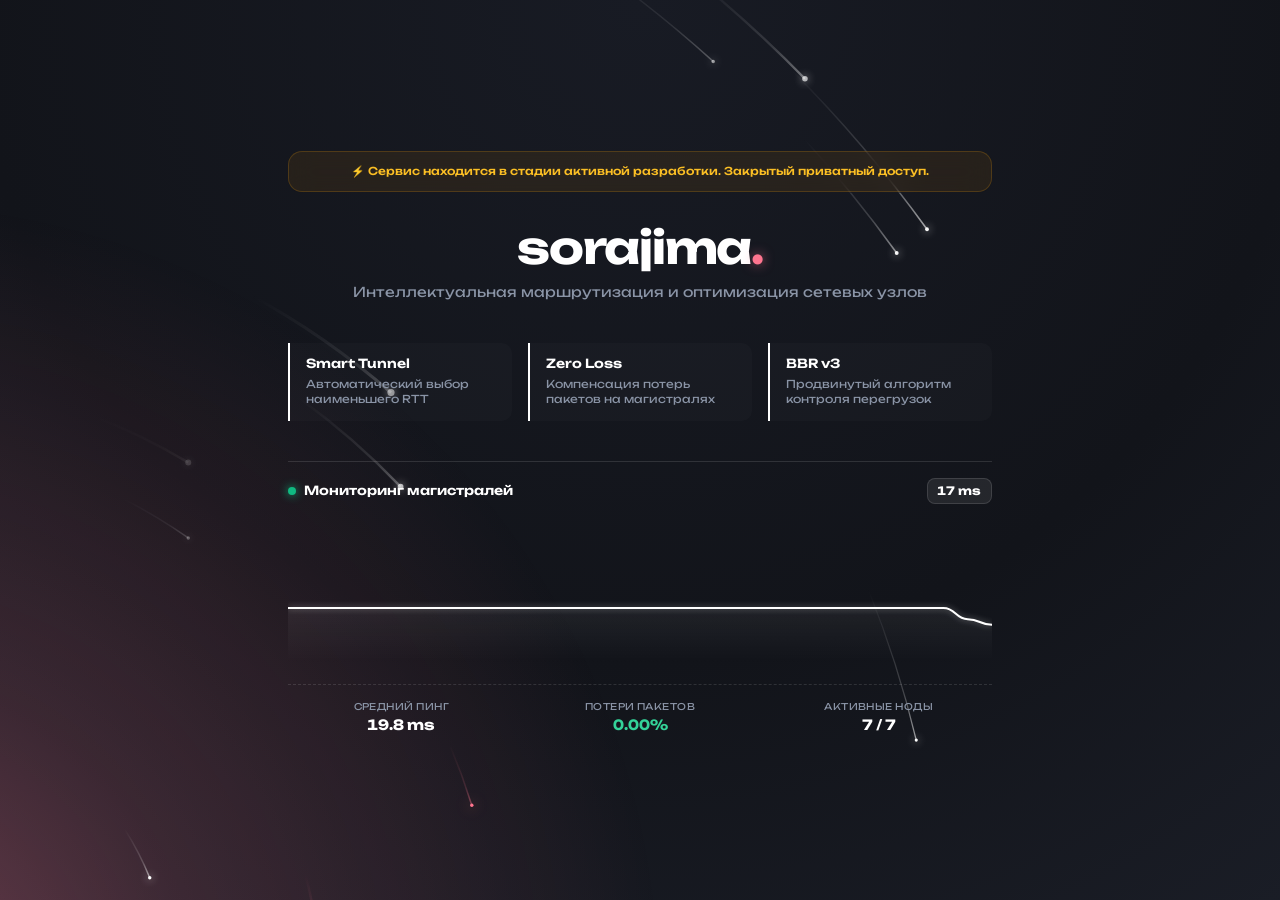
==== commit 58d580bd: "Add files via upload" ====
--- a/index.html
+++ b/index.html
@@ -42,6 +42,11 @@
       padding: 1.5rem 1rem;
     }
 
+    canvas {
+      image-rendering: -webkit-optimize-contrast;
+      image-rendering: crisp-edges;
+    }
+
     #network-canvas {
       position: fixed;
       top: 0;
@@ -316,20 +321,32 @@
       const lossRateEl = document.getElementById('lossRate');
       const nodeCountEl = document.getElementById('nodeCount');
 
-      let nw, nh, centerX, centerY, isMobile;
+      let nw, nh, centerX, centerY, isMobile, dpr;
+
+      function setupCanvas(canvas, ctx, width, height) {
+        dpr = Math.min(window.devicePixelRatio || 1, 3); // Ограничиваем DPR до 3x для производительности
+        canvas.width = width * dpr;
+        canvas.height = height * dpr;
+        ctx.resetTransform();
+        ctx.scale(dpr, dpr);
+      }
 
       function resizeCanvas() {
-        nw = nCanvas.width = window.innerWidth;
-        nh = nCanvas.height = window.innerHeight;
-        isMobile = nw <= 600;
-
-        // Позиционирование центра ближе к углам для захвата дугами рабочей области
+        const winW = window.innerWidth;
+        const winH = window.innerHeight;
+        isMobile = winW <= 600;
+
+        nw = winW;
+        nh = winH;
+        setupCanvas(nCanvas, nCtx, nw, nh);
+
         centerX = isMobile ? -nw * 0.05 : -nw * 0.1;
         centerY = isMobile ? nh * 1.05 : nh * 1.1;
         
         if (pCanvas) {
-          pCanvas.width = pCanvas.offsetWidth;
-          pCanvas.height = pCanvas.offsetHeight;
+          const pw = pCanvas.offsetWidth;
+          const ph = pCanvas.offsetHeight;
+          setupCanvas(pCanvas, pCtx, pw, ph);
         }
       }
 
@@ -345,12 +362,12 @@
 
           if (isMobile) {
             this.radius = Math.random() * (maxDim * 0.8) + minDim * 0.25;
-            this.lineWidth = Math.random() * 1.8 + 1.6;
+            this.lineWidth = Math.random() * 1.5 + 1.2;
             this.baseOpacity = Math.random() * 0.4 + 0.35;
           } else {
             this.radius = Math.random() * (maxDim * 0.95) + minDim * 0.2;
             this.lineWidth = Math.random() * 1.8 + 1.2;
-            this.baseOpacity = Math.random() * 0.45 + 0.35; // Увеличена яркость для ПК
+            this.baseOpacity = Math.random() * 0.45 + 0.35;
           }
 
           this.startAngle = -Math.PI * 0.35;
@@ -362,7 +379,7 @@
 
           this.angularSpeed = (Math.random() * 0.0012 + 0.0008);
           this.arcLength = Math.random() * 0.14 + 0.08;
-          this.isPink = Math.random() < 0.35; // Чуть больше розовых пакетов для баланса
+          this.isPink = Math.random() < 0.35;
         }
 
         update() {
@@ -413,9 +430,9 @@
           nCtx.fillStyle = hexColor;
           nCtx.globalAlpha = fade;
           nCtx.shadowColor = hexColor;
-          nCtx.shadowBlur = isMobile ? (this.isPink ? 12 : 8) : (this.isPink ? 14 : 8);
+          nCtx.shadowBlur = isMobile ? (this.isPink ? 8 : 4) : (this.isPink ? 14 : 8);
           nCtx.beginPath();
-          nCtx.arc(headX, headY, this.lineWidth * (isMobile ? 1.3 : 1.2), 0, Math.PI * 2);
+          nCtx.arc(headX, headY, this.lineWidth * (isMobile ? 1.2 : 1.2), 0, Math.PI * 2);
           nCtx.fill();
 
           nCtx.restore();
@@ -429,14 +446,13 @@
         pulseAngle += 0.015;
         const pulseFactor = Math.sin(pulseAngle) * 0.5 + 0.5;
         
-        // Расчет радиуса и прозрачности разделен для мобилок и ПК
         const glowRadius = isMobile 
           ? Math.max(nw, nh) * 0.55 + pulseFactor * 20
           : Math.min(nw, nh) * 0.85 + pulseFactor * 30;
 
         const glowOpacity = isMobile 
           ? 0.18 + pulseFactor * 0.06 
-          : 0.28 + pulseFactor * 0.08; // Усиленная прозрачность под ПК
+          : 0.28 + pulseFactor * 0.08;
 
         nCtx.save();
         const glow = nCtx.createRadialGradient(centerX, centerY, 0, centerX, centerY, glowRadius);
@@ -454,37 +470,37 @@
       const dataPoints = Array(30).fill(20);
 
       function drawGraph() {
-        if (!pCanvas.width || !pCanvas.height) return;
+        const pw = pCanvas.offsetWidth;
+        const ph = pCanvas.offsetHeight;
+        if (!pw || !ph) return;
         
-        pCtx.clearRect(0, 0, pCanvas.width, pCanvas.height);
+        pCtx.clearRect(0, 0, pw, ph);
         
-        const w = pCanvas.width;
-        const h = pCanvas.height;
-        const step = w / (dataPoints.length - 1);
+        const step = pw / (dataPoints.length - 1);
 
         pCtx.beginPath();
-        pCtx.moveTo(0, h);
+        pCtx.moveTo(0, ph);
 
         for (let i = 0; i < dataPoints.length; i++) {
           const val = dataPoints[i];
-          const y = h - ((val - 10) / 25) * h;
+          const y = ph - ((val - 10) / 25) * ph;
           const x = i * step;
 
           if (i === 0) {
             pCtx.lineTo(x, y);
           } else {
             const prevX = (i - 1) * step;
-            const prevY = h - ((dataPoints[i - 1] - 10) / 25) * h;
+            const prevY = ph - ((dataPoints[i - 1] - 10) / 25) * ph;
             const cx = (prevX + x) / 2;
             pCtx.bezierCurveTo(cx, prevY, cx, y, x, y);
           }
         }
 
-        const gradient = pCtx.createLinearGradient(0, 0, 0, h);
+        const gradient = pCtx.createLinearGradient(0, 0, 0, ph);
         gradient.addColorStop(0, 'rgba(255, 255, 255, 0.15)');
         gradient.addColorStop(1, 'rgba(255, 255, 255, 0.0)');
 
-        pCtx.lineTo(w, h);
+        pCtx.lineTo(pw, ph);
         pCtx.closePath();
         pCtx.fillStyle = gradient;
         pCtx.fill();
@@ -492,14 +508,14 @@
         pCtx.beginPath();
         for (let i = 0; i < dataPoints.length; i++) {
           const val = dataPoints[i];
-          const y = h - ((val - 10) / 25) * h;
+          const y = ph - ((val - 10) / 25) * ph;
           const x = i * step;
 
           if (i === 0) {
             pCtx.moveTo(x, y);
           } else {
             const prevX = (i - 1) * step;
-            const prevY = h - ((dataPoints[i - 1] - 10) / 25) * h;
+            const prevY = ph - ((dataPoints[i - 1] - 10) / 25) * ph;
             const cx = (prevX + x) / 2;
             pCtx.bezierCurveTo(cx, prevY, cx, y, x, y);
           }
@@ -507,7 +523,7 @@
         pCtx.strokeStyle = '#ffffff';
         pCtx.lineWidth = 2;
         pCtx.shadowColor = 'rgba(255, 255, 255, 0.4)';
-        pCtx.shadowBlur = 8;
+        pCtx.shadowBlur = 6;
         pCtx.stroke();
         pCtx.shadowBlur = 0;
       }
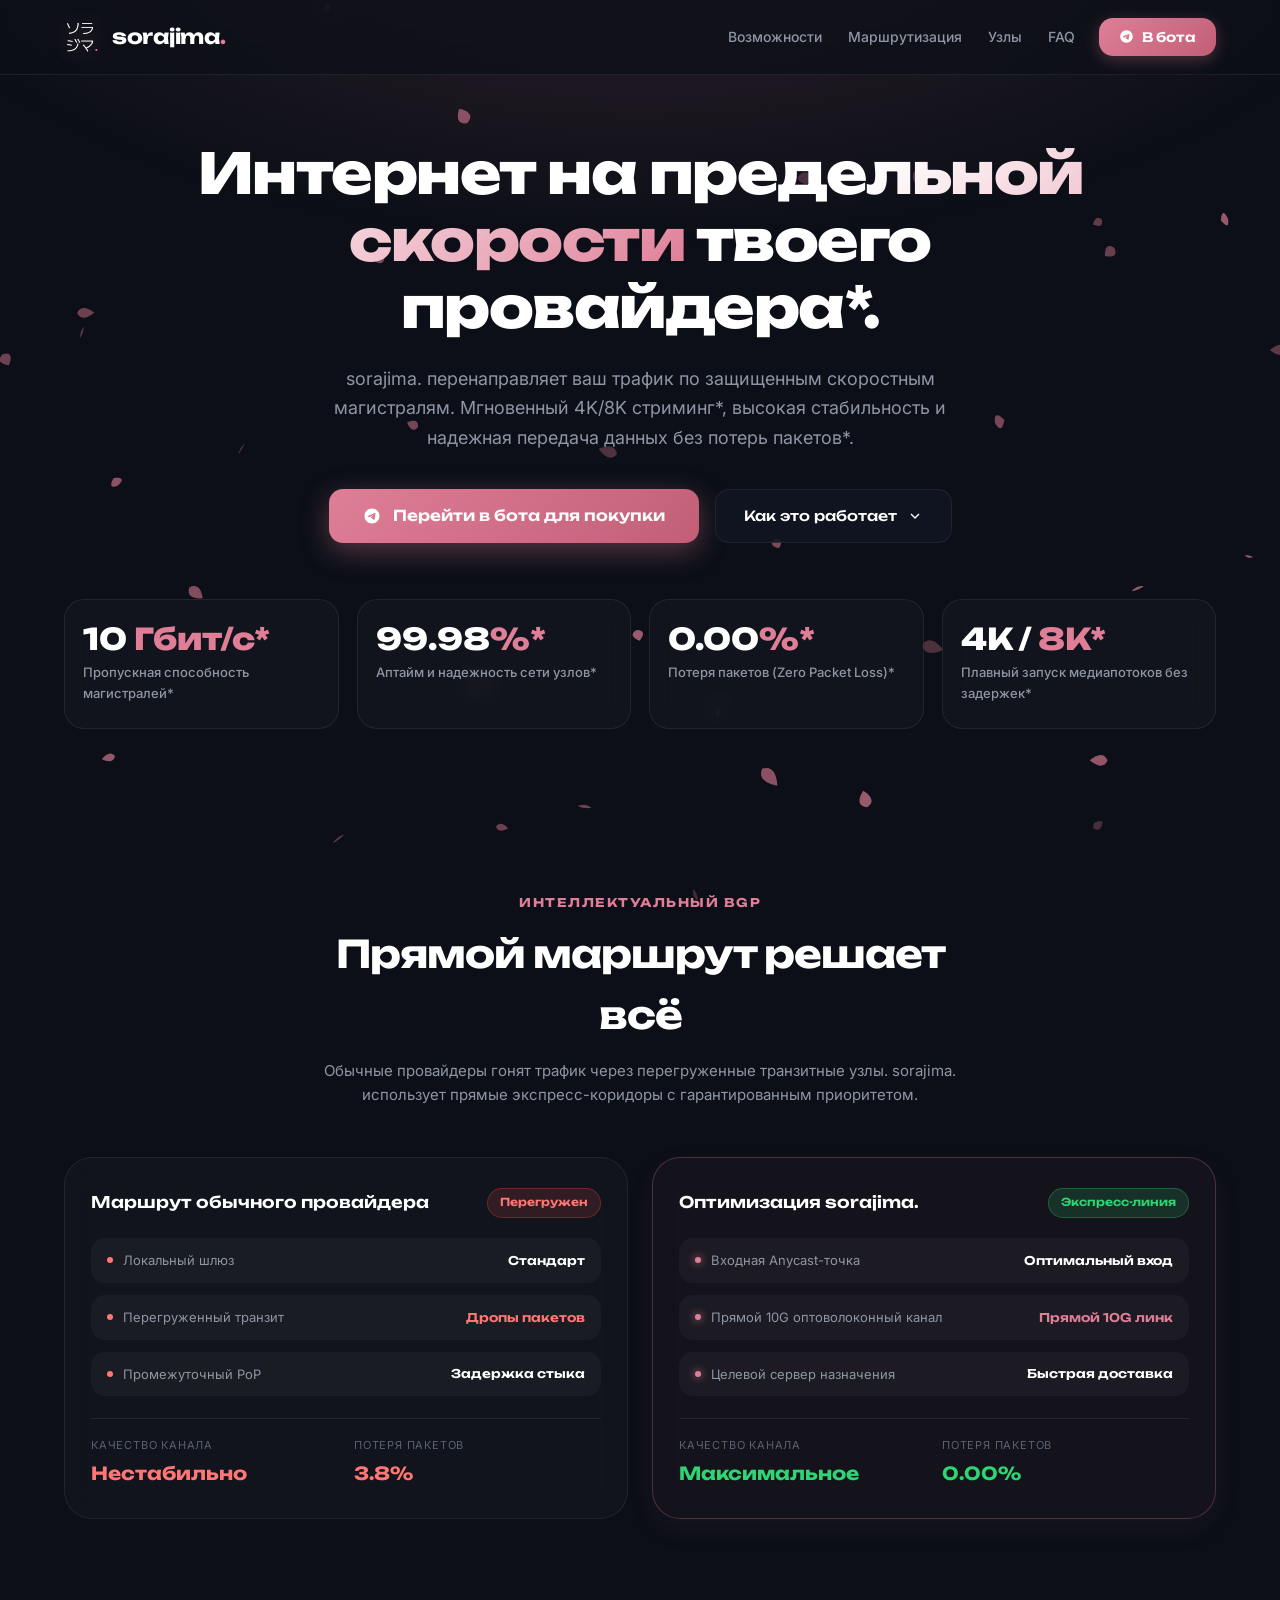
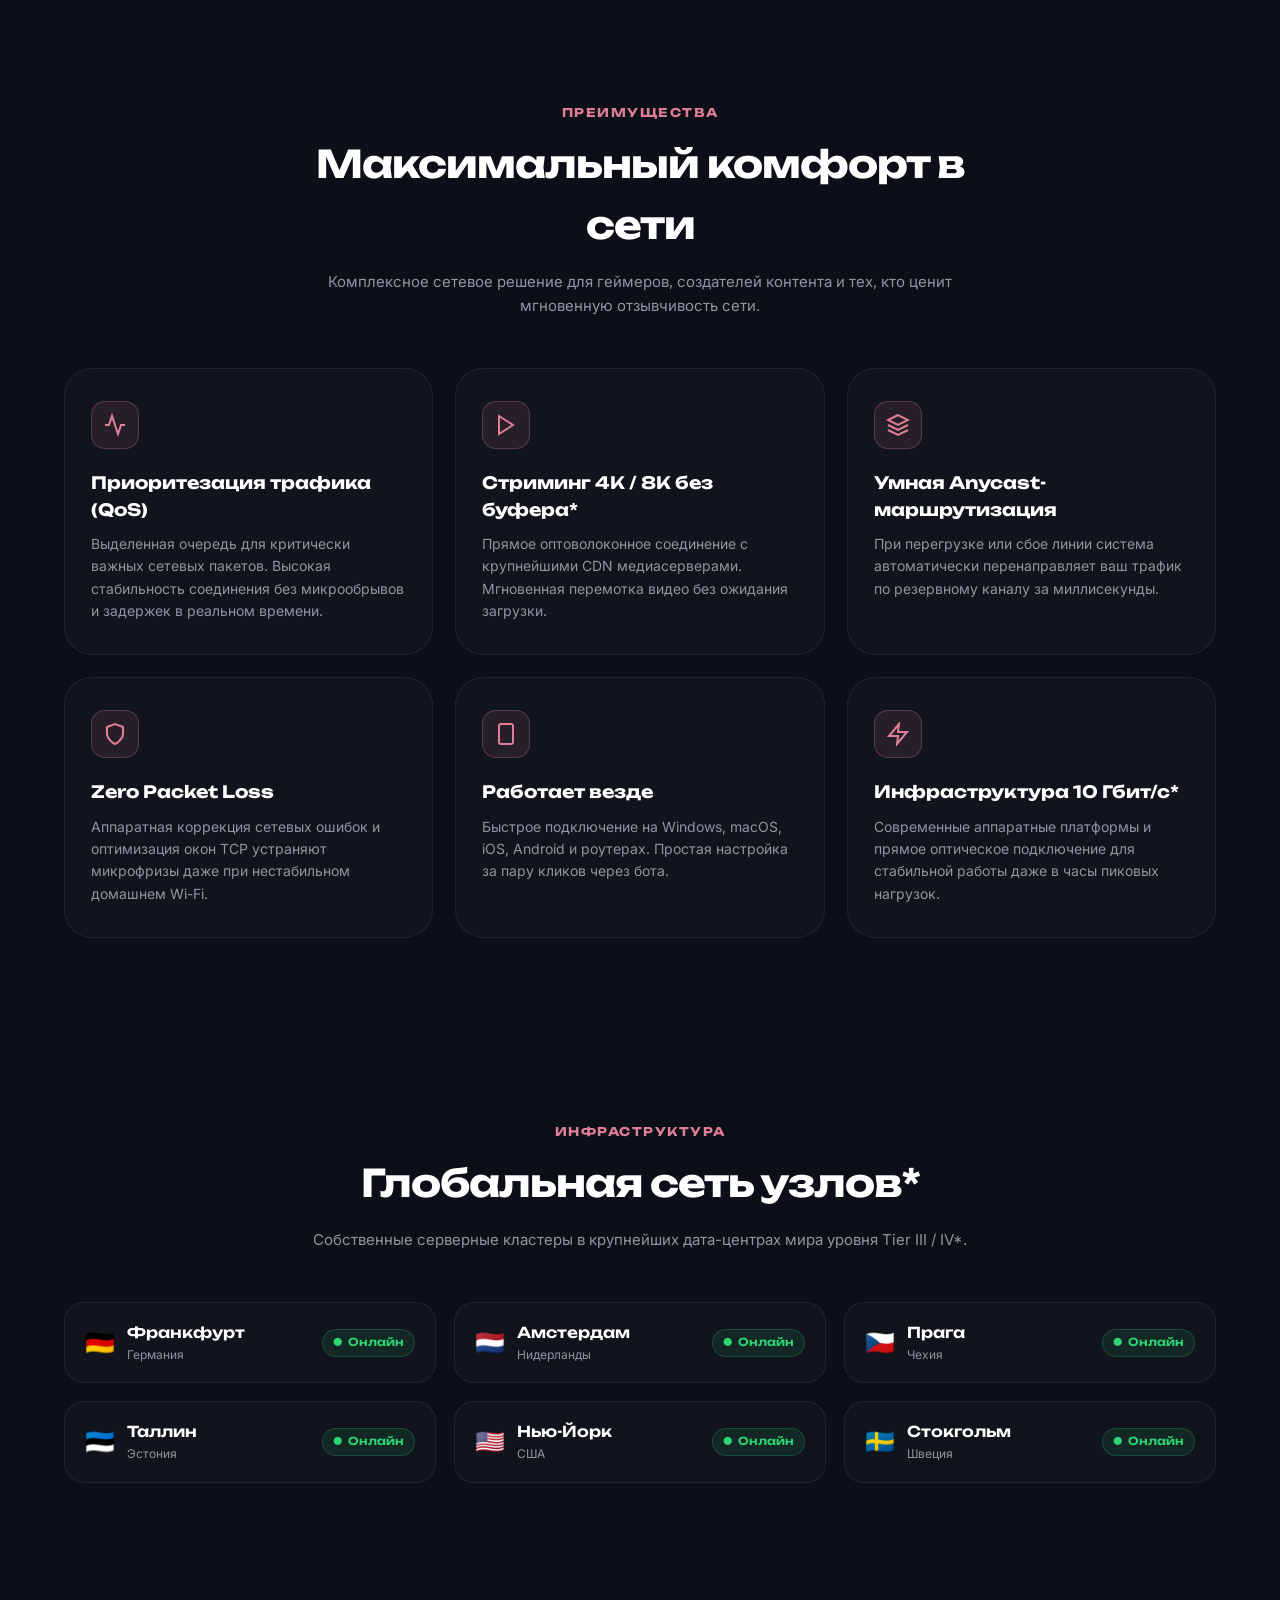
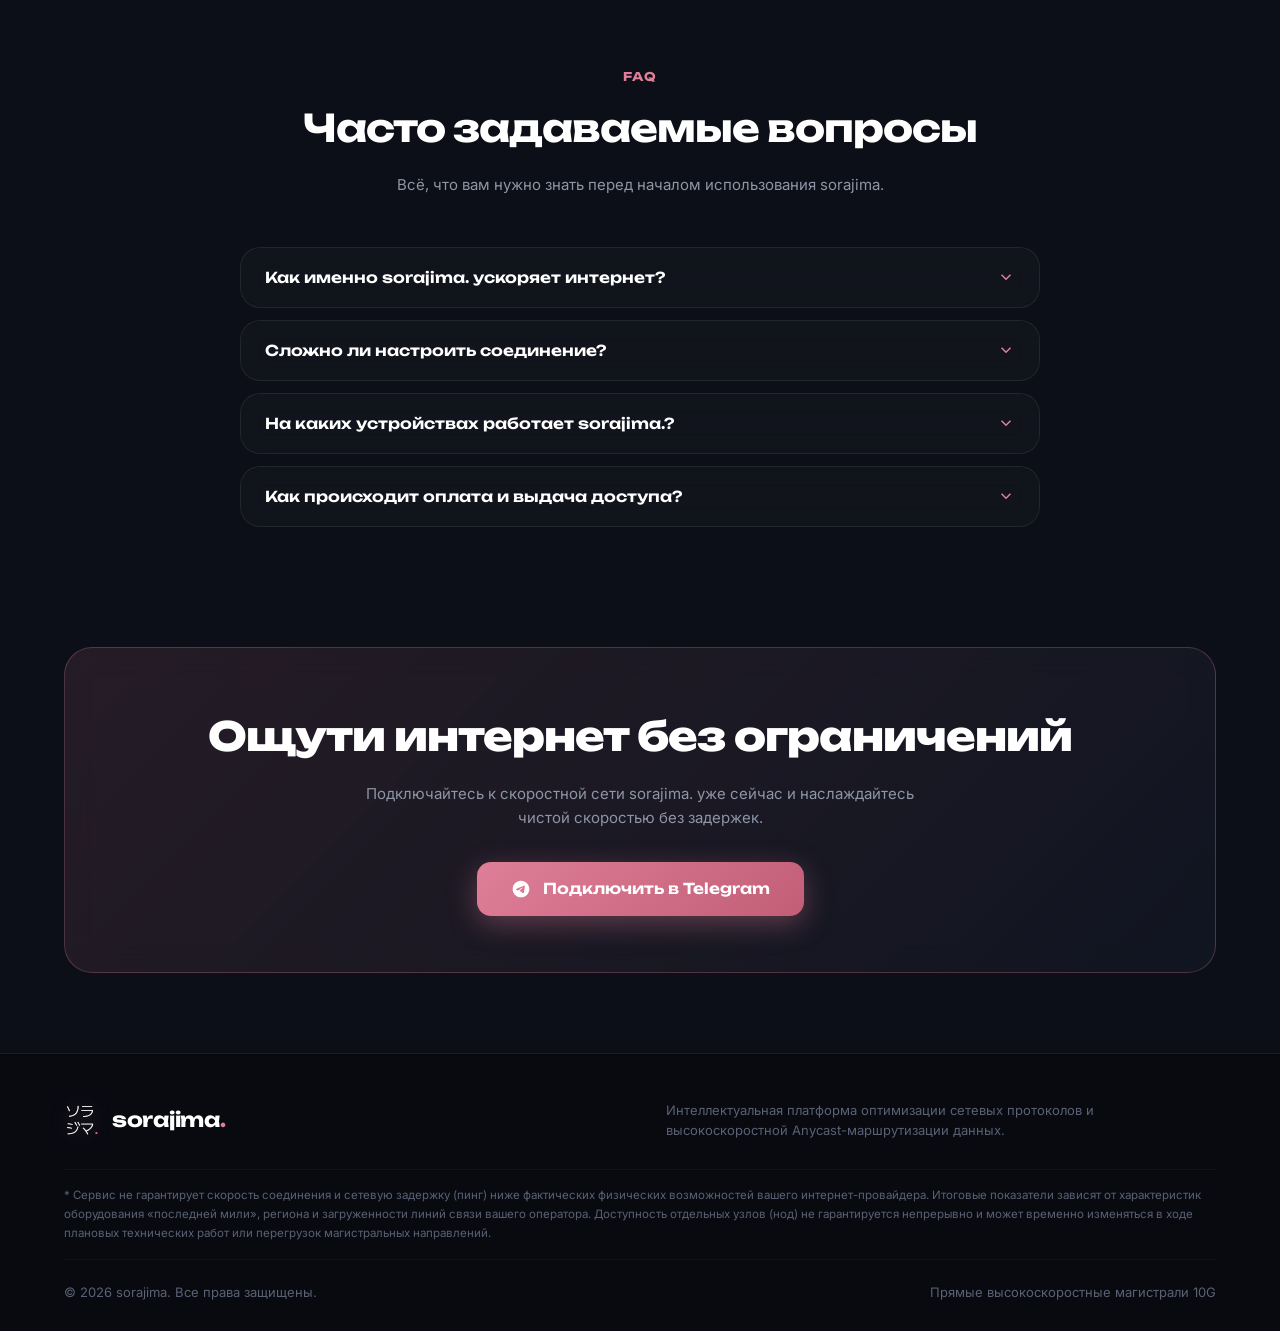
==== commit a5b01419: "Add files via upload" ====
--- a/index.html
+++ b/index.html
@@ -1,594 +1,461 @@
 <!DOCTYPE html>
 <html lang="ru">
 <head>
-  <meta charset="UTF-8">
-  <meta name="viewport" content="width=device-width, initial-scale=1.0, maximum-scale=1.0, user-scalable=no">
-  <title>sorajima — Ускорение сети</title>
-  <link rel="preconnect" href="https://fonts.googleapis.com">
-  <link rel="preconnect" href="https://fonts.gstatic.com" crossorigin>
-  <link href="https://fonts.googleapis.com/css2?family=Unbounded:wght@400;500;600;700&display=swap" rel="stylesheet">
-  <style>
-    :root {
-      --bg-start: #12141a;
-      --bg-end: #1a1d26;
-      --text: #ffffff;
-      --text-dim: #8a94a6;
-      --accent: #ffffff;
-      --pink-dot: #ff758f;
-      --border-light: rgba(255, 255, 255, 0.12);
-      --warning-bg: rgba(245, 158, 11, 0.08);
-      --warning-border: rgba(245, 158, 11, 0.2);
-      --warning-text: #fbbf24;
-    }
-
-    * {
-      box-sizing: border-box;
-      margin: 0;
-      padding: 0;
-      font-family: 'Unbounded', -apple-system, sans-serif;
-      -webkit-tap-highlight-color: transparent;
-    }
-
-    body {
-      background: radial-gradient(circle at top, #181b24 0%, var(--bg-start) 60%, var(--bg-end) 100%);
-      color: var(--text);
-      display: flex;
-      justify-content: center;
-      align-items: center;
-      min-height: 100vh;
-      min-height: 100dvh;
-      overflow-x: hidden;
-      position: relative;
-      padding: 1.5rem 1rem;
-    }
-
-    canvas {
-      image-rendering: -webkit-optimize-contrast;
-      image-rendering: crisp-edges;
-    }
-
-    #network-canvas {
-      position: fixed;
-      top: 0;
-      left: 0;
-      width: 100%;
-      height: 100%;
-      pointer-events: none;
-      z-index: 0;
-    }
-
-    .main-container {
-      width: 100%;
-      max-width: 720px;
-      padding: 1rem 0.5rem;
-      z-index: 1;
-      position: relative;
-    }
-
-    .notice-banner {
-      background: var(--warning-bg);
-      border: 1px solid var(--warning-border);
-      backdrop-filter: blur(12px);
-      -webkit-backdrop-filter: blur(12px);
-      color: var(--warning-text);
-      padding: 0.75rem 1rem;
-      border-radius: 14px;
-      font-size: 0.68rem;
-      font-weight: 500;
-      text-align: center;
-      margin-bottom: 2rem;
-      line-height: 1.45;
-    }
-
-    .brand {
-      text-align: center;
-      margin-bottom: 2.5rem;
-    }
-
-    .brand h1 {
-      font-size: 2.75rem;
-      font-weight: 700;
-      letter-spacing: -0.03em;
-      color: #ffffff;
-      line-height: 1.1;
-    }
-
-    .brand h1 span {
-      color: var(--pink-dot);
-      text-shadow: 0 0 12px rgba(255, 117, 143, 0.6);
-    }
-
-    .brand p {
-      font-size: 0.85rem;
-      color: var(--text-dim);
-      margin-top: 0.6rem;
-      line-height: 1.5;
-    }
-
-    .features-grid {
-      display: grid;
-      grid-template-columns: repeat(auto-fit, minmax(180px, 1fr));
-      gap: 1rem;
-      margin-bottom: 2.5rem;
-    }
-
-    .feature-card {
-      padding: 0.85rem 1rem;
-      border-left: 2px solid var(--accent);
-      text-align: left;
-      background: rgba(255, 255, 255, 0.02);
-      border-radius: 0 10px 10px 0;
-    }
-
-    .feature-card h3 {
-      font-size: 0.78rem;
-      font-weight: 600;
-      color: var(--accent);
-      margin-bottom: 0.35rem;
-    }
-
-    .feature-card p {
-      font-size: 0.68rem;
-      color: var(--text-dim);
-      line-height: 1.4;
-    }
-
-    .dashboard-card {
-      padding: 1rem 0;
-      border-top: 1px solid var(--border-light);
-    }
-
-    .dashboard-header {
-      display: flex;
-      justify-content: space-between;
-      align-items: center;
-      margin-bottom: 1.25rem;
-      gap: 0.5rem;
-    }
-
-    .dashboard-title {
-      font-size: 0.78rem;
-      font-weight: 600;
-      color: #ffffff;
-      display: flex;
-      align-items: center;
-      gap: 0.5rem;
-    }
-
-    .status-dot {
-      width: 8px;
-      height: 8px;
-      background: #10b981;
-      border-radius: 50%;
-      box-shadow: 0 0 10px #10b981;
-      flex-shrink: 0;
-    }
-
-    .ping-badge {
-      font-size: 0.72rem;
-      font-weight: 700;
-      color: #ffffff;
-      background: rgba(255, 255, 255, 0.08);
-      border: 1px solid var(--border-light);
-      padding: 0.3rem 0.6rem;
-      border-radius: 8px;
-      font-variant-numeric: tabular-nums;
-    }
-
-    .graph-container {
-      width: 100%;
-      height: 140px;
-      position: relative;
-    }
-
-    #ping-canvas {
-      width: 100%;
-      height: 100%;
-      display: block;
-    }
-
-    .metrics-row {
-      display: flex;
-      justify-content: space-between;
-      margin-top: 1.25rem;
-      padding-top: 1rem;
-      border-top: 1px dashed var(--border-light);
-      gap: 0.75rem;
-    }
-
-    .metric-item {
-      text-align: center;
-      flex: 1;
-    }
-
-    .metric-label {
-      font-size: 0.58rem;
-      color: var(--text-dim);
-      text-transform: uppercase;
-      letter-spacing: 0.05em;
-    }
-
-    .metric-value {
-      font-size: 0.88rem;
-      font-weight: 700;
-      color: #ffffff;
-      margin-top: 0.3rem;
-      font-variant-numeric: tabular-nums;
-    }
-
-    @media (max-width: 600px) {
-      body {
-        padding: 1rem 0.75rem;
-      }
-      .brand {
-        margin-bottom: 2rem;
-      }
-      .brand h1 {
-        font-size: 2.1rem;
-      }
-      .brand p {
-        font-size: 0.78rem;
-      }
-      .features-grid {
-        grid-template-columns: 1fr;
-        gap: 0.75rem;
-      }
-      .graph-container {
-        height: 110px;
-      }
-      .metrics-row {
-        display: grid;
-        grid-template-columns: repeat(3, 1fr);
-        gap: 0.5rem;
-      }
-      .metric-label {
-        font-size: 0.52rem;
-      }
-      .metric-value {
-        font-size: 0.78rem;
-      }
-    }
-  </style>
+  <meta charset="UTF-8" />
+  <meta name="viewport" content="width=device-width, initial-scale=1.0" />
+  <title>sorajima. — Ускорение интернета и смарт-маршрутизация</title>
+  <meta name="description" content="Интеллектуальная оптимизация интернет-соединения, устранение потерь пакетов и ультра-быстрый стриминг." />
+  
+  <link rel="icon" type="image/png" href="logo.png" />
+  <link rel="preconnect" href="https://fonts.googleapis.com" />
+  <link rel="preconnect" href="https://fonts.gstatic.com" crossorigin />
+  <link href="https://fonts.googleapis.com/css2?family=Inter:wght@400;500;600;700&family=Unbounded:wght@400;600;700;800&display=swap" rel="stylesheet" />
+  
+  <link rel="stylesheet" href="styles.css" />
 </head>
 <body>
-
-  <canvas id="network-canvas"></canvas>
-
-  <div class="main-container">
-    <div class="notice-banner">
-      ⚡ Сервис находится в стадии активной разработки. Закрытый приватный доступ.
-    </div>
-
-    <div class="brand">
-      <h1>sorajima<span>.</span></h1>
-      <p>Интеллектуальная маршрутизация и оптимизация сетевых узлов</p>
-    </div>
-
-    <div class="features-grid">
-      <div class="feature-card">
-        <h3>Smart Tunnel</h3>
-        <p>Автоматический выбор наименьшего RTT</p>
-      </div>
-      <div class="feature-card">
-        <h3>Zero Loss</h3>
-        <p>Компенсация потерь пакетов на магистралях</p>
-      </div>
-      <div class="feature-card">
-        <h3>BBR v3</h3>
-        <p>Продвинутый алгоритм контроля перегрузок</p>
-      </div>
-    </div>
-
-    <div class="dashboard-card">
-      <div class="dashboard-header">
-        <div class="dashboard-title">
-          <span class="status-dot"></span>
-          Мониторинг магистралей
-        </div>
-        <div class="ping-badge" id="livePing">-- ms</div>
-      </div>
-
-      <div class="graph-container">
-        <canvas id="ping-canvas"></canvas>
-      </div>
-
-      <div class="metrics-row">
-        <div class="metric-item">
-          <div class="metric-label">Средний пинг</div>
-          <div class="metric-value" id="avgPing">-- ms</div>
-        </div>
-        <div class="metric-item">
-          <div class="metric-label">Потери пакетов</div>
-          <div class="metric-value" style="color: #34d399;" id="lossRate">0.00%</div>
-        </div>
-        <div class="metric-item">
-          <div class="metric-label">Активные ноды</div>
-          <div class="metric-value" id="nodeCount">7 / 7</div>
-        </div>
-      </div>
-    </div>
+  <canvas id="sakura-canvas" class="sakura-canvas"></canvas>
+  <div class="ambient-glow"></div>
+
+  <!-- Header -->
+  <header class="navbar">
+    <div class="container nav-container">
+      <a href="#" class="brand">
+        <img src="logo.png" alt="Sorajima Logo" class="brand-logo" />
+        <span class="brand-title">sorajima<span class="brand-dot">.</span></span>
+      </a>
+
+      <nav class="nav-links">
+        <a href="#features" class="nav-link">Возможности</a>
+        <a href="#routing" class="nav-link">Маршрутизация</a>
+        <a href="#nodes" class="nav-link">Узлы</a>
+        <a href="#faq" class="nav-link">FAQ</a>
+      </nav>
+
+      <div class="nav-actions">
+        <a href="https://t.me/sorajimarobot" target="_blank" rel="noopener noreferrer" class="btn-nav" data-tg-bot>
+          <svg width="15" height="15" viewBox="0 0 24 24" fill="currentColor">
+            <path d="M12 2C6.48 2 2 6.48 2 12s4.48 10 10 10 10-4.48 10-10S17.52 2 12 2zm4.64 6.8c-.15 1.58-.8 5.42-1.13 7.19-.14.75-.42 1-.68 1.03-.58.05-1.02-.38-1.58-.75-.88-.58-1.38-.94-2.23-1.5-.99-.65-.35-1.01.22-1.59.15-.15 2.71-2.48 2.76-2.69a.2.2 0 00-.05-.18c-.06-.05-.14-.03-.21-.02-.09.02-1.49.95-4.22 2.79-.4.27-.76.41-1.08.4-.36-.01-1.04-.2-1.55-.37-.63-.2-1.12-.31-1.08-.66.02-.18.27-.36.75-.55 2.92-1.27 4.86-2.11 5.83-2.51 2.78-1.16 3.35-1.36 3.73-1.36.08 0 .27.02.39.12.1.08.13.19.14.27-.01.06.01.24 0 .37z"/>
+          </svg>
+          <span>В бота</span>
+        </a>
+
+        <button class="mobile-menu-btn" id="mobile-menu-btn" aria-label="Меню">
+          <svg width="22" height="22" viewBox="0 0 24 24" fill="none" stroke="currentColor" stroke-width="2">
+            <line x1="3" y1="12" x2="21" y2="12"></line>
+            <line x1="3" y1="6" x2="21" y2="6"></line>
+            <line x1="3" y1="18" x2="21" y2="18"></line>
+          </svg>
+        </button>
+      </div>
+    </div>
+  </header>
+
+  <!-- Mobile Navigation Drawer -->
+  <div class="mobile-drawer" id="mobile-drawer">
+    <a href="#features" class="mobile-nav-link">Возможности</a>
+    <a href="#routing" class="mobile-nav-link">Маршрутизация</a>
+    <a href="#nodes" class="mobile-nav-link">Узлы</a>
+    <a href="#faq" class="mobile-nav-link">FAQ</a>
+    <a href="https://t.me/sorajimarobot" target="_blank" rel="noopener noreferrer" class="btn-primary mobile-btn-nav" data-tg-bot>
+      Перейти в бота
+    </a>
   </div>
 
-  <script>
-    document.addEventListener('DOMContentLoaded', () => {
-      const nCanvas = document.getElementById('network-canvas');
-      const nCtx = nCanvas.getContext('2d');
-      const pCanvas = document.getElementById('ping-canvas');
-      const pCtx = pCanvas.getContext('2d');
-
-      const livePingEl = document.getElementById('livePing');
-      const avgPingEl = document.getElementById('avgPing');
-      const lossRateEl = document.getElementById('lossRate');
-      const nodeCountEl = document.getElementById('nodeCount');
-
-      let nw, nh, centerX, centerY, isMobile, dpr;
-
-      function setupCanvas(canvas, ctx, width, height) {
-        dpr = Math.min(window.devicePixelRatio || 1, 3); // Ограничиваем DPR до 3x для производительности
-        canvas.width = width * dpr;
-        canvas.height = height * dpr;
-        ctx.resetTransform();
-        ctx.scale(dpr, dpr);
-      }
-
-      function resizeCanvas() {
-        const winW = window.innerWidth;
-        const winH = window.innerHeight;
-        isMobile = winW <= 600;
-
-        nw = winW;
-        nh = winH;
-        setupCanvas(nCanvas, nCtx, nw, nh);
-
-        centerX = isMobile ? -nw * 0.05 : -nw * 0.1;
-        centerY = isMobile ? nh * 1.05 : nh * 1.1;
-        
-        if (pCanvas) {
-          const pw = pCanvas.offsetWidth;
-          const ph = pCanvas.offsetHeight;
-          setupCanvas(pCanvas, pCtx, pw, ph);
-        }
-      }
-
-      window.addEventListener('resize', resizeCanvas);
-      resizeCanvas();
-
-      class CircularPacket {
-        constructor() { this.reset(true); }
-        
-        reset(initial = false) {
-          const maxDim = Math.max(nw, nh);
-          const minDim = Math.min(nw, nh);
-
-          if (isMobile) {
-            this.radius = Math.random() * (maxDim * 0.8) + minDim * 0.25;
-            this.lineWidth = Math.random() * 1.5 + 1.2;
-            this.baseOpacity = Math.random() * 0.4 + 0.35;
-          } else {
-            this.radius = Math.random() * (maxDim * 0.95) + minDim * 0.2;
-            this.lineWidth = Math.random() * 1.8 + 1.2;
-            this.baseOpacity = Math.random() * 0.45 + 0.35;
-          }
-
-          this.startAngle = -Math.PI * 0.35;
-          this.endAngle = Math.PI * 0.7;
-          
-          this.angle = initial 
-            ? this.startAngle + Math.random() * (this.endAngle - this.startAngle)
-            : this.startAngle;
-
-          this.angularSpeed = (Math.random() * 0.0012 + 0.0008);
-          this.arcLength = Math.random() * 0.14 + 0.08;
-          this.isPink = Math.random() < 0.35;
-        }
-
-        update() {
-          this.angle += this.angularSpeed;
-          if (this.angle > this.endAngle) {
-            this.reset(false);
-          }
-        }
-
-        draw() {
-          const totalRange = this.endAngle - this.startAngle;
-          const currentProgress = (this.angle - this.startAngle) / totalRange;
-          
-          let fade = 1;
-          if (currentProgress < 0.15) {
-            fade = currentProgress / 0.15;
-          } else if (currentProgress > 0.85) {
-            fade = (1 - currentProgress) / 0.15;
-          }
-
-          const currentOpacity = Math.max(0, this.baseOpacity * fade);
-          if (currentOpacity <= 0.01) return;
-
-          nCtx.save();
-
-          const startArc = this.angle - this.arcLength;
-          const endArc = this.angle;
-
-          const headX = centerX + Math.cos(endArc) * this.radius;
-          const headY = centerY + Math.sin(endArc) * this.radius;
-          const tailX = centerX + Math.cos(startArc) * this.radius;
-          const tailY = centerY + Math.sin(startArc) * this.radius;
-
-          const rgbColor = this.isPink ? '255, 117, 143' : '255, 255, 255';
-          const hexColor = this.isPink ? '#ff758f' : '#ffffff';
-
-          const gradient = nCtx.createLinearGradient(tailX, tailY, headX, headY);
-          gradient.addColorStop(0, `rgba(${rgbColor}, 0)`);
-          gradient.addColorStop(0.7, `rgba(${rgbColor}, ${currentOpacity * 0.35})`);
-          gradient.addColorStop(1, `rgba(${rgbColor}, ${currentOpacity})`);
-
-          nCtx.beginPath();
-          nCtx.arc(centerX, centerY, this.radius, startArc, endArc);
-          nCtx.strokeStyle = gradient;
-          nCtx.lineWidth = this.lineWidth;
-          nCtx.stroke();
-
-          nCtx.fillStyle = hexColor;
-          nCtx.globalAlpha = fade;
-          nCtx.shadowColor = hexColor;
-          nCtx.shadowBlur = isMobile ? (this.isPink ? 8 : 4) : (this.isPink ? 14 : 8);
-          nCtx.beginPath();
-          nCtx.arc(headX, headY, this.lineWidth * (isMobile ? 1.2 : 1.2), 0, Math.PI * 2);
-          nCtx.fill();
-
-          nCtx.restore();
-        }
-      }
-
-      const packets = Array.from({ length: 45 }, () => new CircularPacket());
-
-      let pulseAngle = 0;
-      function drawCenterGlow() {
-        pulseAngle += 0.015;
-        const pulseFactor = Math.sin(pulseAngle) * 0.5 + 0.5;
-        
-        const glowRadius = isMobile 
-          ? Math.max(nw, nh) * 0.55 + pulseFactor * 20
-          : Math.min(nw, nh) * 0.85 + pulseFactor * 30;
-
-        const glowOpacity = isMobile 
-          ? 0.18 + pulseFactor * 0.06 
-          : 0.28 + pulseFactor * 0.08;
-
-        nCtx.save();
-        const glow = nCtx.createRadialGradient(centerX, centerY, 0, centerX, centerY, glowRadius);
-        glow.addColorStop(0, `rgba(255, 117, 143, ${glowOpacity})`);
-        glow.addColorStop(0.4, `rgba(255, 117, 143, ${glowOpacity * 0.45})`);
-        glow.addColorStop(1, 'rgba(255, 117, 143, 0)');
-
-        nCtx.fillStyle = glow;
-        nCtx.beginPath();
-        nCtx.arc(centerX, centerY, glowRadius, 0, Math.PI * 2);
-        nCtx.fill();
-        nCtx.restore();
-      }
-
-      const dataPoints = Array(30).fill(20);
-
-      function drawGraph() {
-        const pw = pCanvas.offsetWidth;
-        const ph = pCanvas.offsetHeight;
-        if (!pw || !ph) return;
-        
-        pCtx.clearRect(0, 0, pw, ph);
-        
-        const step = pw / (dataPoints.length - 1);
-
-        pCtx.beginPath();
-        pCtx.moveTo(0, ph);
-
-        for (let i = 0; i < dataPoints.length; i++) {
-          const val = dataPoints[i];
-          const y = ph - ((val - 10) / 25) * ph;
-          const x = i * step;
-
-          if (i === 0) {
-            pCtx.lineTo(x, y);
-          } else {
-            const prevX = (i - 1) * step;
-            const prevY = ph - ((dataPoints[i - 1] - 10) / 25) * ph;
-            const cx = (prevX + x) / 2;
-            pCtx.bezierCurveTo(cx, prevY, cx, y, x, y);
-          }
-        }
-
-        const gradient = pCtx.createLinearGradient(0, 0, 0, ph);
-        gradient.addColorStop(0, 'rgba(255, 255, 255, 0.15)');
-        gradient.addColorStop(1, 'rgba(255, 255, 255, 0.0)');
-
-        pCtx.lineTo(pw, ph);
-        pCtx.closePath();
-        pCtx.fillStyle = gradient;
-        pCtx.fill();
-
-        pCtx.beginPath();
-        for (let i = 0; i < dataPoints.length; i++) {
-          const val = dataPoints[i];
-          const y = ph - ((val - 10) / 25) * ph;
-          const x = i * step;
-
-          if (i === 0) {
-            pCtx.moveTo(x, y);
-          } else {
-            const prevX = (i - 1) * step;
-            const prevY = ph - ((dataPoints[i - 1] - 10) / 25) * ph;
-            const cx = (prevX + x) / 2;
-            pCtx.bezierCurveTo(cx, prevY, cx, y, x, y);
-          }
-        }
-        pCtx.strokeStyle = '#ffffff';
-        pCtx.lineWidth = 2;
-        pCtx.shadowColor = 'rgba(255, 255, 255, 0.4)';
-        pCtx.shadowBlur = 6;
-        pCtx.stroke();
-        pCtx.shadowBlur = 0;
-      }
-
-      function render() {
-        nCtx.clearRect(0, 0, nw, nh);
-        drawCenterGlow();
-        packets.forEach(p => { p.update(); p.draw(); });
-
-        drawGraph();
-
-        requestAnimationFrame(render);
-      }
-
-      render();
-
-      const LiveBackend = {
-        basePing: 18,
-        nodesTotal: 7,
-        
-        async fetchTelemetry() {
-          return new Promise((resolve) => {
-            const networkDelay = Math.floor(Math.random() * 40) + 20;
-            setTimeout(() => {
-              const noise = (Math.random() - 0.48) * 3.5;
-              const currentPing = Math.round(Math.max(14, Math.min(27, this.basePing + noise)));
-              
-              resolve({
-                status: 200,
-                data: {
-                  ping: currentPing,
-                  loss: 0.00,
-                  activeNodes: this.nodesTotal,
-                  totalNodes: this.nodesTotal
-                }
-              });
-            }, networkDelay);
-          });
-        },
-
-        startStream(callback) {
-          const poll = async () => {
-            const res = await this.fetchTelemetry();
-            if (res.status === 200) {
-              callback(res.data);
-            }
-            setTimeout(poll, 800 + Math.random() * 200);
-          };
-          poll();
-        }
-      };
-
-      LiveBackend.startStream((metrics) => {
-        dataPoints.shift();
-        dataPoints.push(metrics.ping);
-
-        const sum = dataPoints.reduce((acc, val) => acc + val, 0);
-        const avg = (sum / dataPoints.length).toFixed(1);
-
-        if (livePingEl) livePingEl.innerText = `${metrics.ping} ms`;
-        if (avgPingEl) avgPingEl.innerText = `${avg} ms`;
-        if (lossRateEl) lossRateEl.innerText = `${metrics.loss.toFixed(2)}%`;
-        if (nodeCountEl) nodeCountEl.innerText = `${metrics.activeNodes} / ${metrics.totalNodes}`;
-      });
-    });
-  </script>
+  <!-- Hero Section -->
+  <section class="hero">
+    <div class="container">
+      <h1 class="hero-title">
+        Интернет на <span class="hero-title-highlight">предельной скорости</span> твоего провайдера*.
+      </h1>
+
+      <p class="hero-description">
+        sorajima. перенаправляет ваш трафик по защищенным скоростным магистралям. 
+        Мгновенный 4K/8K стриминг*, высокая стабильность и надежная передача данных без потерь пакетов*.
+      </p>
+
+      <div class="hero-cta-group">
+        <a href="https://t.me/sorajimarobot" target="_blank" rel="noopener noreferrer" class="btn-primary" data-tg-bot>
+          <svg width="18" height="18" viewBox="0 0 24 24" fill="currentColor">
+            <path d="M12 2C6.48 2 2 6.48 2 12s4.48 10 10 10 10-4.48 10-10S17.52 2 12 2zm4.64 6.8c-.15 1.58-.8 5.42-1.13 7.19-.14.75-.42 1-.68 1.03-.58.05-1.02-.38-1.58-.75-.88-.58-1.38-.94-2.23-1.5-.99-.65-.35-1.01.22-1.59.15-.15 2.71-2.48 2.76-2.69a.2.2 0 00-.05-.18c-.06-.05-.14-.03-.21-.02-.09.02-1.49.95-4.22 2.79-.4.27-.76.41-1.08.4-.36-.01-1.04-.2-1.55-.37-.63-.2-1.12-.31-1.08-.66.02-.18.27-.36.75-.55 2.92-1.27 4.86-2.11 5.83-2.51 2.78-1.16 3.35-1.36 3.73-1.36.08 0 .27.02.39.12.1.08.13.19.14.27-.01.06.01.24 0 .37z"/>
+          </svg>
+          <span>Перейти в бота для покупки</span>
+        </a>
+        <a href="#routing" class="btn-secondary">
+          <span>Как это работает</span>
+          <svg width="16" height="16" viewBox="0 0 24 24" fill="none" stroke="currentColor" stroke-width="2">
+            <polyline points="6 9 12 15 18 9"></polyline>
+          </svg>
+        </a>
+      </div>
+
+      <!-- Metrics -->
+      <div class="metrics-grid">
+        <div class="metric-card">
+          <div class="metric-value">10 <span class="metric-value-accent">Гбит/с*</span></div>
+          <div class="metric-label">Пропускная способность магистралей*</div>
+        </div>
+        <div class="metric-card">
+          <div class="metric-value">99.98<span class="metric-value-accent">%*</span></div>
+          <div class="metric-label">Аптайм и надежность сети узлов*</div>
+        </div>
+        <div class="metric-card">
+          <div class="metric-value">0.00<span class="metric-value-accent">%*</span></div>
+          <div class="metric-label">Потеря пакетов (Zero Packet Loss)*</div>
+        </div>
+        <div class="metric-card">
+          <div class="metric-value">4K / <span class="metric-value-accent">8K*</span></div>
+          <div class="metric-label">Плавный запуск медиапотоков без задержек*</div>
+        </div>
+      </div>
+    </div>
+  </section>
+
+  <!-- Route Visualizer Section -->
+  <section class="section" id="routing">
+    <div class="container">
+      <div class="section-header">
+        <span class="section-tag">Интеллектуальный BGP</span>
+        <h2 class="section-title">Прямой маршрут решает всё</h2>
+        <p class="section-desc">
+          Обычные провайдеры гонят трафик через перегруженные транзитные узлы. 
+          sorajima. использует прямые экспресс-коридоры с гарантированным приоритетом.
+        </p>
+      </div>
+
+      <div class="visualizer-wrapper">
+        <div class="visualizer-grid">
+          <!-- Standard lane -->
+          <div class="route-lane">
+            <div class="lane-header">
+              <h3 class="lane-title">Маршрут обычного провайдера</h3>
+              <span class="lane-badge badge-bad">Перегружен</span>
+            </div>
+            <div class="route-nodes">
+              <div class="route-node">
+                <span class="node-name"><span class="node-status-dot"></span> Локальный шлюз</span>
+                <span class="node-latency">Стандарт</span>
+              </div>
+              <div class="route-node">
+                <span class="node-name"><span class="node-status-dot"></span> Перегруженный транзит</span>
+                <span class="node-latency" style="color:#ff7675;">Дропы пакетов</span>
+              </div>
+              <div class="route-node">
+                <span class="node-name"><span class="node-status-dot"></span> Промежуточный PoP</span>
+                <span class="node-latency">Задержка стыка</span>
+              </div>
+            </div>
+            <div class="lane-footer">
+              <div>
+                <div class="stat-item-label">Качество канала</div>
+                <div class="stat-item-val" style="color:#ff7675;">Нестабильно</div>
+              </div>
+              <div>
+                <div class="stat-item-label">Потеря пакетов</div>
+                <div class="stat-item-val" style="color:#ff7675;">3.8%</div>
+              </div>
+            </div>
+          </div>
+
+          <!-- Sorajima lane -->
+          <div class="route-lane sorajima-lane">
+            <div class="lane-header">
+              <h3 class="lane-title">Оптимизация sorajima.</h3>
+              <span class="lane-badge badge-good">Экспресс-линия</span>
+            </div>
+            <div class="route-nodes">
+              <div class="route-node">
+                <span class="node-name"><span class="node-status-dot"></span> Входная Anycast-точка</span>
+                <span class="node-latency">Оптимальный вход</span>
+              </div>
+              <div class="route-node">
+                <span class="node-name"><span class="node-status-dot"></span> Прямой 10G оптоволоконный канал</span>
+                <span class="node-latency" style="color:var(--accent-rose);">Прямой 10G линк</span>
+              </div>
+              <div class="route-node">
+                <span class="node-name"><span class="node-status-dot"></span> Целевой сервер назначения</span>
+                <span class="node-latency">Быстрая доставка</span>
+              </div>
+            </div>
+            <div class="lane-footer">
+              <div>
+                <div class="stat-item-label">Качество канала</div>
+                <div class="stat-item-val" style="color:#2ed573;">Максимальное</div>
+              </div>
+              <div>
+                <div class="stat-item-label">Потеря пакетов</div>
+                <div class="stat-item-val" style="color:#2ed573;">0.00%</div>
+              </div>
+            </div>
+          </div>
+        </div>
+      </div>
+    </div>
+  </section>
+
+  <!-- Features Section -->
+  <section class="section" id="features">
+    <div class="container">
+      <div class="section-header">
+        <span class="section-tag">Преимущества</span>
+        <h2 class="section-title">Максимальный комфорт в сети</h2>
+        <p class="section-desc">
+          Комплексное сетевое решение для геймеров, создателей контента и тех, кто ценит мгновенную отзывчивость сети.
+        </p>
+      </div>
+
+      <div class="features-grid">
+        <div class="feature-card">
+          <div class="feature-icon-box">
+            <svg width="24" height="24" viewBox="0 0 24 24" fill="none" stroke="currentColor" stroke-width="2">
+              <path d="M22 12h-4l-3 9L9 3l-3 9H2"></path>
+            </svg>
+          </div>
+          <h3 class="feature-title">Приоритезация трафика (QoS)</h3>
+          <p class="feature-text">
+            Выделенная очередь для критически важных сетевых пакетов. Высокая стабильность соединения без микрообрывов и задержек в реальном времени.
+          </p>
+        </div>
+
+        <div class="feature-card">
+          <div class="feature-icon-box">
+            <svg width="24" height="24" viewBox="0 0 24 24" fill="none" stroke="currentColor" stroke-width="2">
+              <polygon points="5 3 19 12 5 21 5 3"></polygon>
+            </svg>
+          </div>
+          <h3 class="feature-title">Стриминг 4K / 8K без буфера*</h3>
+          <p class="feature-text">
+            Прямое оптоволоконное соединение с крупнейшими CDN медиасерверами. Мгновенная перемотка видео без ожидания загрузки.
+          </p>
+        </div>
+
+        <div class="feature-card">
+          <div class="feature-icon-box">
+            <svg width="24" height="24" viewBox="0 0 24 24" fill="none" stroke="currentColor" stroke-width="2">
+              <path d="M12 2L2 7l10 5 10-5-10-5zM2 17l10 5 10-5M2 12l10 5 10-5"></path>
+            </svg>
+          </div>
+          <h3 class="feature-title">Умная Anycast-маршрутизация</h3>
+          <p class="feature-text">
+            При перегрузке или сбое линии система автоматически перенаправляет ваш трафик по резервному каналу за миллисекунды.
+          </p>
+        </div>
+
+        <div class="feature-card">
+          <div class="feature-icon-box">
+            <svg width="24" height="24" viewBox="0 0 24 24" fill="none" stroke="currentColor" stroke-width="2">
+              <path d="M12 22s8-4 8-10V5l-8-3-8 3v7c0 6 8 10 8 10z"></path>
+            </svg>
+          </div>
+          <h3 class="feature-title">Zero Packet Loss</h3>
+          <p class="feature-text">
+            Аппаратная коррекция сетевых ошибок и оптимизация окон TCP устраняют микрофризы даже при нестабильном домашнем Wi-Fi.
+          </p>
+        </div>
+
+        <div class="feature-card">
+          <div class="feature-icon-box">
+            <svg width="24" height="24" viewBox="0 0 24 24" fill="none" stroke="currentColor" stroke-width="2">
+              <rect x="5" y="2" width="14" height="20" rx="2" ry="2"></rect>
+              <line x1="12" y1="18" x2="12.01" y2="18"></line>
+            </svg>
+          </div>
+          <h3 class="feature-title">Работает везде</h3>
+          <p class="feature-text">
+            Быстрое подключение на Windows, macOS, iOS, Android и роутерах. Простая настройка за пару кликов через бота.
+          </p>
+        </div>
+
+        <div class="feature-card">
+          <div class="feature-icon-box">
+            <svg width="24" height="24" viewBox="0 0 24 24" fill="none" stroke="currentColor" stroke-width="2">
+              <path d="M13 2L3 14h9l-1 8 10-12h-9l1-8z"></path>
+            </svg>
+          </div>
+          <h3 class="feature-title">Инфраструктура 10 Гбит/с*</h3>
+          <p class="feature-text">
+            Современные аппаратные платформы и прямое оптическое подключение для стабильной работы даже в часы пиковых нагрузок.
+          </p>
+        </div>
+      </div>
+    </div>
+  </section>
+
+  <!-- Nodes Section -->
+  <section class="section" id="nodes">
+    <div class="container">
+      <div class="section-header">
+        <span class="section-tag">Инфраструктура</span>
+        <h2 class="section-title">Глобальная сеть узлов*</h2>
+        <p class="section-desc">
+          Собственные серверные кластеры в крупнейших дата-центрах мира уровня Tier III / IV*.
+        </p>
+      </div>
+
+      <div class="nodes-grid">
+        <div class="node-card">
+          <div class="node-info">
+            <span class="node-flag">🇩🇪</span>
+            <div>
+              <div class="node-city">Франкфурт</div>
+              <div class="node-country">Германия</div>
+            </div>
+          </div>
+          <div class="node-badge"><span>●</span> Онлайн</div>
+        </div>
+
+        <div class="node-card">
+          <div class="node-info">
+            <span class="node-flag">🇳🇱</span>
+            <div>
+              <div class="node-city">Амстердам</div>
+              <div class="node-country">Нидерланды</div>
+            </div>
+          </div>
+          <div class="node-badge"><span>●</span> Онлайн</div>
+        </div>
+
+        <div class="node-card">
+          <div class="node-info">
+            <span class="node-flag">🇨🇿</span>
+            <div>
+              <div class="node-city">Прага</div>
+              <div class="node-country">Чехия</div>
+            </div>
+          </div>
+          <div class="node-badge"><span>●</span> Онлайн</div>
+        </div>
+
+        <div class="node-card">
+          <div class="node-info">
+            <span class="node-flag">🇪🇪</span>
+            <div>
+              <div class="node-city">Таллин</div>
+              <div class="node-country">Эстония</div>
+            </div>
+          </div>
+          <div class="node-badge"><span>●</span> Онлайн</div>
+        </div>
+
+        <div class="node-card">
+          <div class="node-info">
+            <span class="node-flag">🇺🇸</span>
+            <div>
+              <div class="node-city">Нью-Йорк</div>
+              <div class="node-country">США</div>
+            </div>
+          </div>
+          <div class="node-badge"><span>●</span> Онлайн</div>
+        </div>
+
+        <div class="node-card">
+          <div class="node-info">
+            <span class="node-flag">🇸🇪</span>
+            <div>
+              <div class="node-city">Стокгольм</div>
+              <div class="node-country">Швеция</div>
+            </div>
+          </div>
+          <div class="node-badge"><span>●</span> Онлайн</div>
+        </div>
+      </div>
+    </div>
+  </section>
+
+  <!-- FAQ Section -->
+  <section class="section" id="faq">
+    <div class="container">
+      <div class="section-header">
+        <span class="section-tag">FAQ</span>
+        <h2 class="section-title">Часто задаваемые вопросы</h2>
+        <p class="section-desc">Всё, что вам нужно знать перед началом использования sorajima.</p>
+      </div>
+
+      <div class="faq-list">
+        <div class="faq-item">
+          <button class="faq-question">
+            <span>Как именно sorajima. ускоряет интернет?</span>
+            <svg class="faq-icon" viewBox="0 0 24 24" fill="none" stroke="currentColor" stroke-width="2"><polyline points="6 9 12 15 18 9"></polyline></svg>
+          </button>
+          <div class="faq-answer">
+            Трафик перенаправляется по специально арендованным магистральным оптоволоконным линиям в обход перегруженных узлов вашего местного интернет-провайдера. Это гарантирует прямое соединение с зарубежными серверами без лишних промежуточных задержек.
+          </div>
+        </div>
+
+        <div class="faq-item">
+          <button class="faq-question">
+            <span>Сложно ли настроить соединение?</span>
+            <svg class="faq-icon" viewBox="0 0 24 24" fill="none" stroke="currentColor" stroke-width="2"><polyline points="6 9 12 15 18 9"></polyline></svg>
+          </button>
+          <div class="faq-answer">
+            Нет, настройка занимает менее двух минут. Наш Telegram-бот выдаст пошаговую инструкцию и готовый профиль подключения для вашего смартфона, компьютера или домашнего роутера в один клик.
+          </div>
+        </div>
+
+        <div class="faq-item">
+          <button class="faq-question">
+            <span>На каких устройствах работает sorajima.?</span>
+            <svg class="faq-icon" viewBox="0 0 24 24" fill="none" stroke="currentColor" stroke-width="2"><polyline points="6 9 12 15 18 9"></polyline></svg>
+          </button>
+          <div class="faq-answer">
+            Поддерживаются любые популярные платформы: iOS, Android, Windows, macOS, Linux, а также настройка на домашних роутерах для защиты и ускорения всей домашней сети сразу.
+          </div>
+        </div>
+
+        <div class="faq-item">
+          <button class="faq-question">
+            <span>Как происходит оплата и выдача доступа?</span>
+            <svg class="faq-icon" viewBox="0 0 24 24" fill="none" stroke="currentColor" stroke-width="2"><polyline points="6 9 12 15 18 9"></polyline></svg>
+          </button>
+          <div class="faq-answer">
+            Все операции производятся автоматически через нашего официального Telegram-бота. Поддерживаются банковские карты, СБП и криптовалюта. Доступ активируется моментально после оплаты.
+          </div>
+        </div>
+      </div>
+    </div>
+  </section>
+
+  <!-- Big Banner CTA -->
+  <div class="container">
+    <div class="cta-banner">
+      <h2 class="cta-banner-title">Ощути интернет без ограничений</h2>
+      <p class="cta-banner-desc">
+        Подключайтесь к скоростной сети sorajima. уже сейчас и наслаждайтесь чистой скоростью без задержек.
+      </p>
+      <a href="https://t.me/sorajimarobot" target="_blank" rel="noopener noreferrer" class="btn-primary" data-tg-bot>
+        <svg width="20" height="20" viewBox="0 0 24 24" fill="currentColor">
+          <path d="M12 2C6.48 2 2 6.48 2 12s4.48 10 10 10 10-4.48 10-10S17.52 2 12 2zm4.64 6.8c-.15 1.58-.8 5.42-1.13 7.19-.14.75-.42 1-.68 1.03-.58.05-1.02-.38-1.58-.75-.88-.58-1.38-.94-2.23-1.5-.99-.65-.35-1.01.22-1.59.15-.15 2.71-2.48 2.76-2.69a.2.2 0 00-.05-.18c-.06-.05-.14-.03-.21-.02-.09.02-1.49.95-4.22 2.79-.4.27-.76.41-1.08.4-.36-.01-1.04-.2-1.55-.37-.63-.2-1.12-.31-1.08-.66.02-.18.27-.36.75-.55 2.92-1.27 4.86-2.11 5.83-2.51 2.78-1.16 3.35-1.36 3.73-1.36.08 0 .27.02.39.12.1.08.13.19.14.27-.01.06.01.24 0 .37z"/>
+        </svg>
+        <span>Подключить в Telegram</span>
+      </a>
+    </div>
+  </div>
+
+  <!-- Footer -->
+  <footer class="footer">
+    <div class="container">
+      <div class="footer-top">
+        <a href="#" class="brand">
+          <img src="logo.png" alt="Sorajima Logo" class="brand-logo" />
+          <span class="brand-title">sorajima<span class="brand-dot">.</span></span>
+        </a>
+        <p class="footer-disclaimer">
+          Интеллектуальная платформа оптимизации сетевых протоколов и высокоскоростной Anycast-маршрутизации данных.
+        </p>
+      </div>
+      <div class="footer-footnote">
+        <p>
+          * Сервис не гарантирует скорость соединения и сетевую задержку (пинг) ниже фактических физических возможностей вашего интернет-провайдера. Итоговые показатели зависят от характеристик оборудования «последней мили», региона и загруженности линий связи вашего оператора. Доступность отдельных узлов (нод) не гарантируется непрерывно и может временно изменяться в ходе плановых технических работ или перегрузок магистральных направлений.
+        </p>
+      </div>
+      <div class="footer-bottom">
+        <span>© 2026 sorajima. Все права защищены.</span>
+        <span>Прямые высокоскоростные магистрали 10G</span>
+      </div>
+    </div>
+  </footer>
+
+  <script src="script.js"></script>
 </body>
-</html>+</html>
+
--- a/styles.css
+++ b/styles.css
@@ -0,0 +1,926 @@
+:root {
+  --bg-main: #0c0f17;
+  --bg-surface: rgba(18, 23, 36, 0.72);
+  --bg-surface-hover: rgba(26, 33, 50, 0.85);
+  --bg-card: rgba(255, 255, 255, 0.025);
+  --border-subtle: rgba(255, 255, 255, 0.07);
+  --border-accent: rgba(223, 126, 151, 0.28);
+  --accent-rose: #df7e97;
+  --accent-rose-hover: #e68fa5;
+  --accent-rose-glow: rgba(223, 126, 151, 0.35);
+  --accent-secondary: #f09bb0;
+  --text-primary: #ffffff;
+  --text-secondary: #8e95a5;
+  --text-muted: #596173;
+  --font-display: "Unbounded", system-ui, -apple-system, sans-serif;
+  --font-body: "Inter", -apple-system, BlinkMacSystemFont, "Segoe UI", Roboto, sans-serif;
+  --radius-sm: 8px;
+  --radius-md: 14px;
+  --radius-lg: 20px;
+  --radius-xl: 28px;
+  --transition: all 0.25s cubic-bezier(0.16, 1, 0.3, 1);
+}
+
+*, *::before, *::after {
+  box-sizing: border-box;
+  margin: 0;
+  padding: 0;
+}
+
+html {
+  scroll-behavior: smooth;
+  color-scheme: dark;
+}
+
+body {
+  background-color: var(--bg-main);
+  color: var(--text-primary);
+  font-family: var(--font-body);
+  line-height: 1.6;
+  overflow-x: hidden;
+  position: relative;
+  min-height: 100vh;
+}
+
+/* Background canvas and seamless glow */
+.sakura-canvas {
+  position: fixed;
+  top: 0;
+  left: 0;
+  width: 100vw;
+  height: 100vh;
+  pointer-events: none;
+  z-index: 1;
+}
+
+.ambient-glow {
+  position: fixed;
+  top: 0;
+  left: 0;
+  width: 100vw;
+  height: 100vh;
+  background: radial-gradient(ellipse 80% 50% at 50% -10%, rgba(223, 126, 151, 0.16), transparent 75%);
+  pointer-events: none;
+  z-index: 0;
+}
+
+.container {
+  width: 100%;
+  max-width: 1200px;
+  margin: 0 auto;
+  padding: 0 24px;
+  position: relative;
+  z-index: 2;
+}
+
+/* Navigation */
+.navbar {
+  position: fixed;
+  top: 0;
+  left: 0;
+  width: 100%;
+  z-index: 100;
+  backdrop-filter: blur(16px);
+  -webkit-backdrop-filter: blur(16px);
+  background: rgba(12, 15, 23, 0.78);
+  border-bottom: 1px solid var(--border-subtle);
+  transition: var(--transition);
+}
+
+.nav-container {
+  display: flex;
+  align-items: center;
+  justify-content: space-between;
+  height: 74px;
+}
+
+.brand {
+  display: flex;
+  align-items: center;
+  gap: 12px;
+  text-decoration: none;
+  color: var(--text-primary);
+  flex-shrink: 0;
+}
+
+.brand-logo {
+  width: 36px;
+  height: 36px;
+  filter: drop-shadow(0 0 10px rgba(223, 126, 151, 0.45));
+}
+
+.brand-title {
+  font-family: var(--font-display);
+  font-size: 20px;
+  font-weight: 700;
+  letter-spacing: -0.5px;
+  color: #fff;
+}
+
+.brand-dot {
+  color: var(--accent-rose);
+}
+
+/* Links moved right near the bot button */
+.nav-links {
+  display: flex;
+  align-items: center;
+  gap: 26px;
+  list-style: none;
+  margin-left: auto;
+  margin-right: 24px;
+}
+
+.nav-link {
+  color: var(--text-secondary);
+  text-decoration: none;
+  font-size: 14px;
+  font-weight: 500;
+  transition: var(--transition);
+}
+
+.nav-link:hover {
+  color: var(--text-primary);
+}
+
+.nav-actions {
+  display: flex;
+  align-items: center;
+  gap: 14px;
+  flex-shrink: 0;
+}
+
+.btn-nav {
+  display: inline-flex;
+  align-items: center;
+  gap: 8px;
+  padding: 9px 20px;
+  background: linear-gradient(135deg, var(--accent-rose), #c25f77);
+  color: #fff;
+  border-radius: var(--radius-md);
+  font-family: var(--font-display);
+  font-size: 13px;
+  font-weight: 600;
+  text-decoration: none;
+  box-shadow: 0 4px 16px rgba(223, 126, 151, 0.3);
+  transition: var(--transition);
+}
+
+.btn-nav:hover {
+  transform: translateY(-1px);
+  box-shadow: 0 6px 20px rgba(223, 126, 151, 0.45);
+}
+
+/* Mobile menu toggle */
+.mobile-menu-btn {
+  display: none;
+  background: transparent;
+  border: 1px solid var(--border-subtle);
+  border-radius: var(--radius-sm);
+  color: var(--text-primary);
+  cursor: pointer;
+  padding: 8px;
+  align-items: center;
+  justify-content: center;
+  transition: var(--transition);
+}
+
+.mobile-menu-btn:hover {
+  border-color: var(--accent-rose);
+}
+
+/* Mobile dropdown drawer */
+.mobile-drawer {
+  display: none;
+  position: fixed;
+  top: 74px;
+  left: 0;
+  width: 100%;
+  background: rgba(12, 15, 23, 0.96);
+  backdrop-filter: blur(20px);
+  -webkit-backdrop-filter: blur(20px);
+  border-bottom: 1px solid var(--border-subtle);
+  padding: 24px 20px;
+  z-index: 99;
+  flex-direction: column;
+  gap: 18px;
+  transform: translateY(-10px);
+  opacity: 0;
+  pointer-events: none;
+  transition: all 0.3s ease;
+}
+
+.mobile-drawer.active {
+  display: flex;
+  transform: translateY(0);
+  opacity: 1;
+  pointer-events: auto;
+}
+
+.mobile-nav-link {
+  font-family: var(--font-display);
+  font-size: 16px;
+  font-weight: 600;
+  color: var(--text-secondary);
+  text-decoration: none;
+  padding: 10px 0;
+  border-bottom: 1px solid rgba(255, 255, 255, 0.04);
+}
+
+.mobile-nav-link:hover {
+  color: var(--text-primary);
+}
+
+.mobile-btn-nav {
+  margin-top: 10px;
+  text-align: center;
+  justify-content: center;
+  width: 100%;
+}
+
+/* Hero Section */
+.hero {
+  padding: 140px 0 70px;
+  text-align: center;
+  position: relative;
+}
+
+.hero-title {
+  font-family: var(--font-display);
+  font-size: clamp(30px, 4.8vw, 56px);
+  font-weight: 800;
+  line-height: 1.2;
+  letter-spacing: -1.5px;
+  margin-bottom: 22px;
+  max-width: 940px;
+  margin-left: auto;
+  margin-right: auto;
+}
+
+.hero-title-highlight {
+  background: linear-gradient(135deg, #ffffff 30%, var(--accent-rose) 100%);
+  -webkit-background-clip: text;
+  -webkit-text-fill-color: transparent;
+}
+
+.hero-description {
+  font-size: clamp(15px, 1.8vw, 18px);
+  color: var(--text-secondary);
+  max-width: 700px;
+  margin: 0 auto 36px;
+  line-height: 1.65;
+}
+
+.hero-cta-group {
+  display: flex;
+  align-items: center;
+  justify-content: center;
+  gap: 16px;
+  flex-wrap: wrap;
+  margin-bottom: 56px;
+}
+
+.btn-primary {
+  display: inline-flex;
+  align-items: center;
+  gap: 12px;
+  padding: 15px 34px;
+  background: linear-gradient(135deg, var(--accent-rose), #c25f77);
+  color: #fff;
+  border-radius: var(--radius-md);
+  font-family: var(--font-display);
+  font-size: 15px;
+  font-weight: 600;
+  text-decoration: none;
+  box-shadow: 0 8px 28px rgba(223, 126, 151, 0.35);
+  transition: var(--transition);
+}
+
+.btn-primary:hover {
+  transform: translateY(-2px);
+  box-shadow: 0 12px 36px rgba(223, 126, 151, 0.5);
+}
+
+.btn-secondary {
+  display: inline-flex;
+  align-items: center;
+  gap: 10px;
+  padding: 15px 28px;
+  background: var(--bg-surface);
+  color: var(--text-primary);
+  border: 1px solid var(--border-subtle);
+  border-radius: var(--radius-md);
+  font-family: var(--font-display);
+  font-size: 14px;
+  font-weight: 500;
+  text-decoration: none;
+  backdrop-filter: blur(12px);
+  transition: var(--transition);
+}
+
+.btn-secondary:hover {
+  background: var(--bg-surface-hover);
+  border-color: rgba(255, 255, 255, 0.15);
+  transform: translateY(-2px);
+}
+
+/* Metrics row */
+.metrics-grid {
+  display: grid;
+  grid-template-columns: repeat(4, 1fr);
+  gap: 18px;
+}
+
+.metric-card {
+  background: var(--bg-card);
+  border: 1px solid var(--border-subtle);
+  border-radius: var(--radius-lg);
+  padding: 24px 18px;
+  backdrop-filter: blur(12px);
+  text-align: left;
+  transition: var(--transition);
+}
+
+.metric-card:hover {
+  background: rgba(255, 255, 255, 0.04);
+  border-color: var(--border-accent);
+  transform: translateY(-3px);
+}
+
+.metric-value {
+  font-family: var(--font-display);
+  font-size: 30px;
+  font-weight: 800;
+  color: #fff;
+  line-height: 1;
+  margin-bottom: 8px;
+}
+
+.metric-value-accent {
+  color: var(--accent-rose);
+}
+
+.metric-label {
+  font-size: 13px;
+  color: var(--text-secondary);
+  font-weight: 500;
+}
+
+/* Sections */
+.section {
+  padding: 90px 0;
+  position: relative;
+}
+
+.section-header {
+  text-align: center;
+  max-width: 680px;
+  margin: 0 auto 50px;
+}
+
+.section-tag {
+  display: inline-block;
+  font-family: var(--font-display);
+  font-size: 12px;
+  font-weight: 700;
+  letter-spacing: 1.5px;
+  text-transform: uppercase;
+  color: var(--accent-rose);
+  margin-bottom: 12px;
+}
+
+.section-title {
+  font-family: var(--font-display);
+  font-size: clamp(24px, 3.2vw, 38px);
+  font-weight: 700;
+  letter-spacing: -1px;
+  margin-bottom: 14px;
+}
+
+.section-desc {
+  font-size: 15px;
+  color: var(--text-secondary);
+  line-height: 1.6;
+}
+
+/* Route Comparison */
+.visualizer-wrapper {
+  width: 100%;
+}
+
+.visualizer-grid {
+  display: grid;
+  grid-template-columns: 1fr 1fr;
+  gap: 24px;
+}
+
+.route-lane {
+  background: var(--bg-card);
+  border: 1px solid var(--border-subtle);
+  border-radius: var(--radius-xl);
+  padding: 30px 26px;
+  backdrop-filter: blur(14px);
+  transition: var(--transition);
+}
+
+.route-lane:hover {
+  border-color: rgba(255, 255, 255, 0.12);
+  transform: translateY(-2px);
+}
+
+.route-lane.sorajima-lane {
+  border-color: var(--border-accent);
+  background: rgba(223, 126, 151, 0.04);
+  box-shadow: 0 10px 30px rgba(223, 126, 151, 0.06);
+}
+
+.route-lane.sorajima-lane:hover {
+  border-color: var(--accent-rose);
+  transform: translateY(-2px);
+}
+
+.lane-header {
+  display: flex;
+  align-items: center;
+  justify-content: space-between;
+  margin-bottom: 20px;
+}
+
+.lane-badge {
+  font-family: var(--font-display);
+  font-size: 11px;
+  font-weight: 600;
+  padding: 5px 12px;
+  border-radius: 999px;
+}
+
+.badge-bad {
+  background: rgba(235, 77, 75, 0.15);
+  color: #ff7675;
+  border: 1px solid rgba(235, 77, 75, 0.3);
+}
+
+.badge-good {
+  background: rgba(46, 213, 115, 0.15);
+  color: #2ed573;
+  border: 1px solid rgba(46, 213, 115, 0.3);
+}
+
+.lane-title {
+  font-family: var(--font-display);
+  font-size: 16px;
+  font-weight: 600;
+}
+
+.route-nodes {
+  display: flex;
+  flex-direction: column;
+  gap: 12px;
+  margin-bottom: 22px;
+}
+
+.route-node {
+  display: flex;
+  align-items: center;
+  justify-content: space-between;
+  padding: 12px 16px;
+  border-radius: var(--radius-md);
+  background: rgba(255, 255, 255, 0.03);
+  font-size: 13px;
+}
+
+.node-name {
+  display: flex;
+  align-items: center;
+  gap: 10px;
+  color: var(--text-secondary);
+}
+
+.node-status-dot {
+  width: 6px;
+  height: 6px;
+  border-radius: 50%;
+  background: #ff7675;
+}
+
+.sorajima-lane .node-status-dot {
+  background: var(--accent-rose);
+  box-shadow: 0 0 8px var(--accent-rose);
+}
+
+.node-latency {
+  font-family: var(--font-display);
+  font-size: 12px;
+  font-weight: 600;
+}
+
+.lane-footer {
+  display: grid;
+  grid-template-columns: 1fr 1fr;
+  gap: 16px;
+  padding-top: 18px;
+  border-top: 1px solid var(--border-subtle);
+}
+
+.stat-item-label {
+  font-size: 11px;
+  text-transform: uppercase;
+  letter-spacing: 0.8px;
+  color: var(--text-muted);
+  margin-bottom: 4px;
+}
+
+.stat-item-val {
+  font-family: var(--font-display);
+  font-size: 18px;
+  font-weight: 700;
+}
+
+/* Features Grid */
+.features-grid {
+  display: grid;
+  grid-template-columns: repeat(3, 1fr);
+  gap: 22px;
+}
+
+.feature-card {
+  background: var(--bg-card);
+  border: 1px solid var(--border-subtle);
+  border-radius: var(--radius-xl);
+  padding: 32px 26px;
+  backdrop-filter: blur(14px);
+  transition: var(--transition);
+}
+
+.feature-card:hover {
+  background: rgba(255, 255, 255, 0.04);
+  border-color: var(--border-accent);
+  transform: translateY(-5px);
+}
+
+.feature-icon-box {
+  width: 48px;
+  height: 48px;
+  border-radius: var(--radius-md);
+  background: rgba(223, 126, 151, 0.1);
+  border: 1px solid var(--border-accent);
+  display: flex;
+  align-items: center;
+  justify-content: center;
+  color: var(--accent-rose);
+  margin-bottom: 20px;
+}
+
+.feature-title {
+  font-family: var(--font-display);
+  font-size: 17px;
+  font-weight: 700;
+  margin-bottom: 10px;
+}
+
+.feature-text {
+  font-size: 14px;
+  color: var(--text-secondary);
+  line-height: 1.6;
+}
+
+/* Edge Nodes */
+.nodes-grid {
+  display: grid;
+  grid-template-columns: repeat(3, 1fr);
+  gap: 18px;
+}
+
+.node-card {
+  background: var(--bg-card);
+  border: 1px solid var(--border-subtle);
+  border-radius: var(--radius-lg);
+  padding: 18px 20px;
+  backdrop-filter: blur(12px);
+  display: flex;
+  align-items: center;
+  justify-content: space-between;
+  transition: var(--transition);
+}
+
+.node-card:hover {
+  border-color: var(--border-accent);
+  transform: translateY(-2px);
+}
+
+.node-info {
+  display: flex;
+  align-items: center;
+  gap: 12px;
+}
+
+.node-flag {
+  font-size: 24px;
+}
+
+.node-city {
+  font-family: var(--font-display);
+  font-size: 15px;
+  font-weight: 600;
+}
+
+.node-country {
+  font-size: 12px;
+  color: var(--text-secondary);
+}
+
+.node-badge {
+  display: flex;
+  align-items: center;
+  gap: 6px;
+  font-family: var(--font-display);
+  font-size: 11px;
+  font-weight: 600;
+  color: #2ed573;
+  padding: 4px 10px;
+  border-radius: 999px;
+  background: rgba(46, 213, 115, 0.1);
+  border: 1px solid rgba(46, 213, 115, 0.2);
+}
+
+/* FAQ */
+.faq-list {
+  max-width: 800px;
+  margin: 0 auto;
+  display: flex;
+  flex-direction: column;
+  gap: 12px;
+}
+
+.faq-item {
+  background: var(--bg-card);
+  border: 1px solid var(--border-subtle);
+  border-radius: var(--radius-lg);
+  backdrop-filter: blur(12px);
+  overflow: hidden;
+  transition: var(--transition);
+}
+
+.faq-item.active {
+  border-color: var(--border-accent);
+}
+
+.faq-question {
+  width: 100%;
+  padding: 20px 24px;
+  background: none;
+  border: none;
+  color: var(--text-primary);
+  font-family: var(--font-display);
+  font-size: 15px;
+  font-weight: 600;
+  text-align: left;
+  display: flex;
+  align-items: center;
+  justify-content: space-between;
+  cursor: pointer;
+  gap: 14px;
+}
+
+.faq-icon {
+  width: 18px;
+  height: 18px;
+  color: var(--accent-rose);
+  transition: transform 0.3s ease;
+  flex-shrink: 0;
+}
+
+.faq-item.active .faq-icon {
+  transform: rotate(180deg);
+}
+
+.faq-answer {
+  max-height: 0;
+  overflow: hidden;
+  transition: max-height 0.35s ease, padding 0.35s ease;
+  padding: 0 24px;
+  font-size: 14px;
+  color: var(--text-secondary);
+  line-height: 1.65;
+}
+
+.faq-item.active .faq-answer {
+  max-height: 280px;
+  padding: 0 24px 20px;
+}
+
+/* Big CTA Banner */
+.cta-banner {
+  margin: 30px 0 80px;
+  background: linear-gradient(135deg, rgba(223, 126, 151, 0.12), rgba(18, 23, 36, 0.8));
+  border: 1px solid var(--border-accent);
+  border-radius: var(--radius-xl);
+  padding: 56px 36px;
+  text-align: center;
+  backdrop-filter: blur(16px);
+}
+
+.cta-banner-title {
+  font-family: var(--font-display);
+  font-size: clamp(24px, 3.6vw, 40px);
+  font-weight: 800;
+  margin-bottom: 14px;
+  letter-spacing: -1px;
+}
+
+.cta-banner-desc {
+  font-size: 15px;
+  color: var(--text-secondary);
+  max-width: 580px;
+  margin: 0 auto 32px;
+}
+
+/* Footer */
+.footer {
+  border-top: 1px solid var(--border-subtle);
+  background: rgba(8, 10, 16, 0.85);
+  padding: 46px 0 28px;
+  font-size: 13px;
+  color: var(--text-muted);
+}
+
+.footer-top {
+  display: flex;
+  align-items: center;
+  justify-content: space-between;
+  margin-bottom: 28px;
+  flex-wrap: wrap;
+  gap: 20px;
+}
+
+.footer-disclaimer {
+  max-width: 550px;
+  line-height: 1.6;
+}
+
+.footer-bottom {
+  display: flex;
+  align-items: center;
+  justify-content: space-between;
+  padding-top: 22px;
+  border-top: 1px solid rgba(255, 255, 255, 0.04);
+  flex-wrap: wrap;
+  gap: 14px;
+}
+
+.footer-footnote {
+  padding: 16px 0;
+  border-top: 1px solid rgba(255, 255, 255, 0.04);
+  font-size: 11.5px;
+  line-height: 1.65;
+  color: var(--text-muted);
+}
+
+/* Responsive Breakpoints */
+@media (max-width: 1024px) {
+  .nav-links {
+    gap: 18px;
+    margin-right: 18px;
+  }
+  .metrics-grid {
+    grid-template-columns: repeat(2, 1fr);
+  }
+  .visualizer-grid {
+    grid-template-columns: 1fr;
+  }
+  .features-grid {
+    grid-template-columns: repeat(2, 1fr);
+  }
+  .nodes-grid {
+    grid-template-columns: repeat(2, 1fr);
+  }
+}
+
+@media (max-width: 768px) {
+  .container {
+    padding: 0 16px;
+  }
+  .nav-container {
+    height: 64px;
+  }
+  .nav-links {
+    display: none;
+  }
+  .btn-nav {
+    display: none;
+  }
+  .mobile-menu-btn {
+    display: flex;
+  }
+  .mobile-drawer {
+    top: 64px;
+  }
+  .hero {
+    padding: 110px 0 50px;
+  }
+  .hero-title {
+    font-size: clamp(24px, 6.8vw, 36px);
+    letter-spacing: -0.8px;
+    margin-bottom: 16px;
+  }
+  .hero-description {
+    font-size: 14px;
+    margin-bottom: 28px;
+  }
+  .hero-cta-group {
+    flex-direction: column;
+    width: 100%;
+    gap: 12px;
+    margin-bottom: 40px;
+  }
+  .btn-primary, .btn-secondary {
+    width: 100%;
+    justify-content: center;
+    padding: 14px 20px;
+    font-size: 14px;
+  }
+  .metrics-grid {
+    grid-template-columns: 1fr;
+    gap: 12px;
+  }
+  .metric-card {
+    padding: 18px 16px;
+  }
+  .metric-value {
+    font-size: 26px;
+  }
+  .section {
+    padding: 60px 0;
+  }
+  .section-header {
+    margin-bottom: 34px;
+  }
+  .section-title {
+    font-size: 22px;
+  }
+  .section-desc {
+    font-size: 14px;
+  }
+  .route-lane {
+    padding: 20px 16px;
+    border-radius: var(--radius-lg);
+  }
+  .lane-title {
+    font-size: 14px;
+  }
+  .route-node {
+    padding: 10px 12px;
+    font-size: 12px;
+  }
+  .node-latency {
+    font-size: 11px;
+  }
+  .stat-item-val {
+    font-size: 16px;
+  }
+  .features-grid {
+    grid-template-columns: 1fr;
+    gap: 14px;
+  }
+  .feature-card {
+    padding: 24px 20px;
+  }
+  .nodes-grid {
+    grid-template-columns: 1fr;
+    gap: 12px;
+  }
+  .node-card {
+    padding: 14px 16px;
+  }
+  .faq-question {
+    padding: 16px 18px;
+    font-size: 14px;
+  }
+  .faq-answer {
+    padding: 0 18px;
+    font-size: 13px;
+  }
+  .faq-item.active .faq-answer {
+    padding: 0 18px 16px;
+  }
+  .cta-banner {
+    padding: 38px 20px;
+    margin: 20px 0 60px;
+    border-radius: var(--radius-lg);
+  }
+  .cta-banner-title {
+    font-size: 22px;
+  }
+  .cta-banner-desc {
+    font-size: 13px;
+    margin-bottom: 24px;
+  }
+  .footer {
+    padding: 36px 0 24px;
+  }
+  .footer-top, .footer-bottom {
+    flex-direction: column;
+    align-items: flex-start;
+    gap: 14px;
+  }
+}
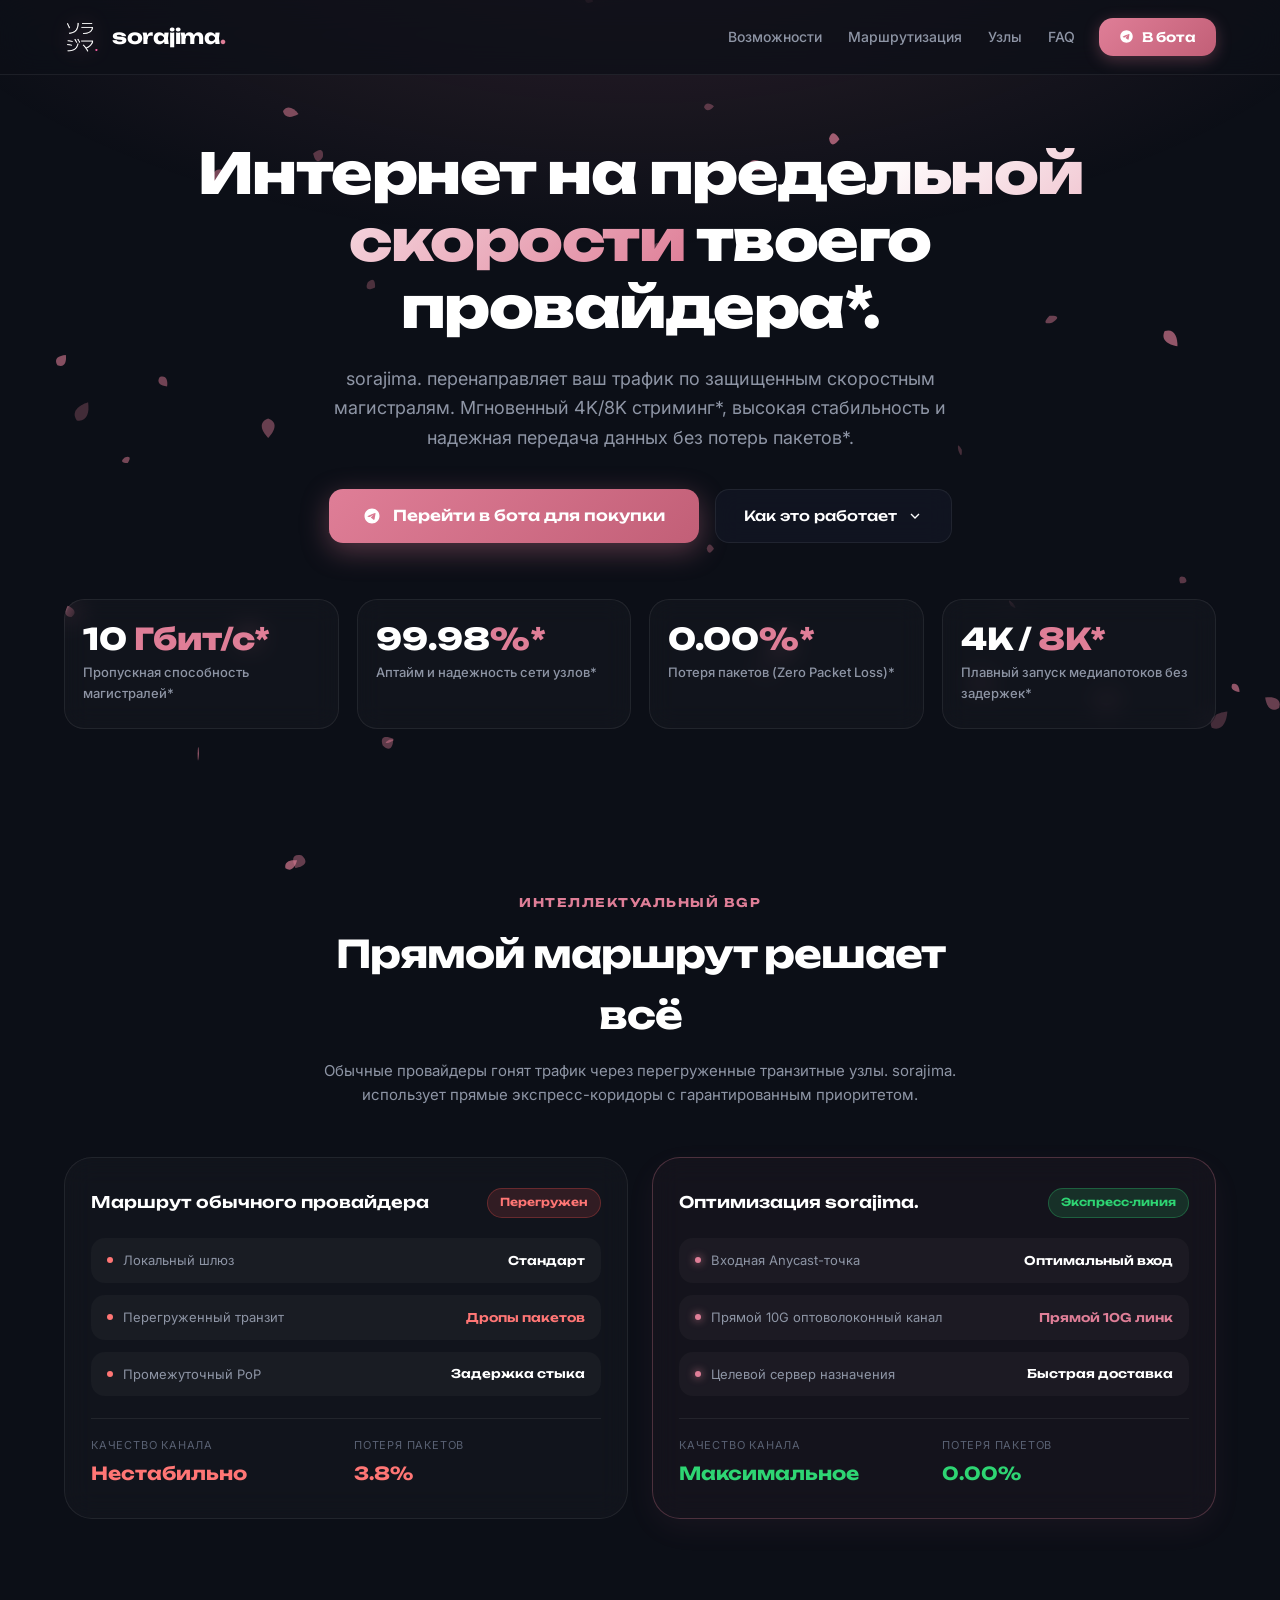
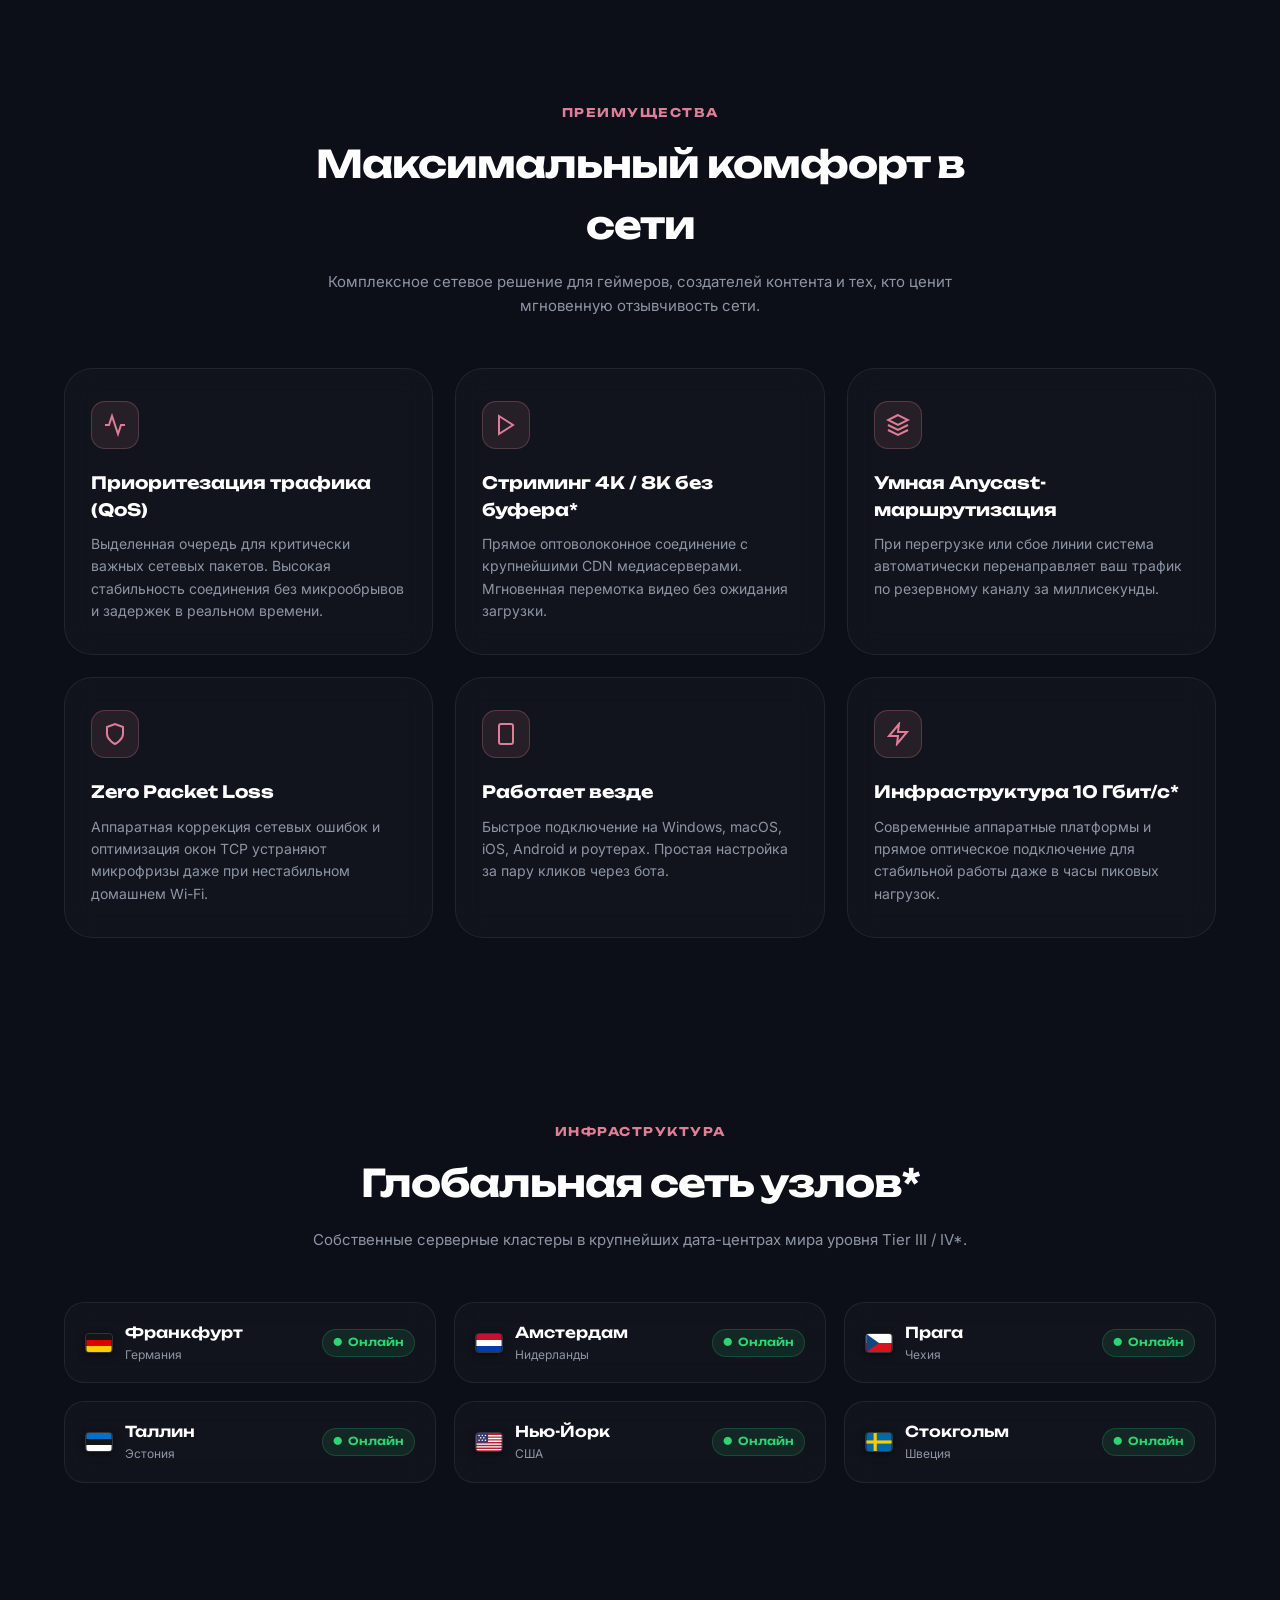
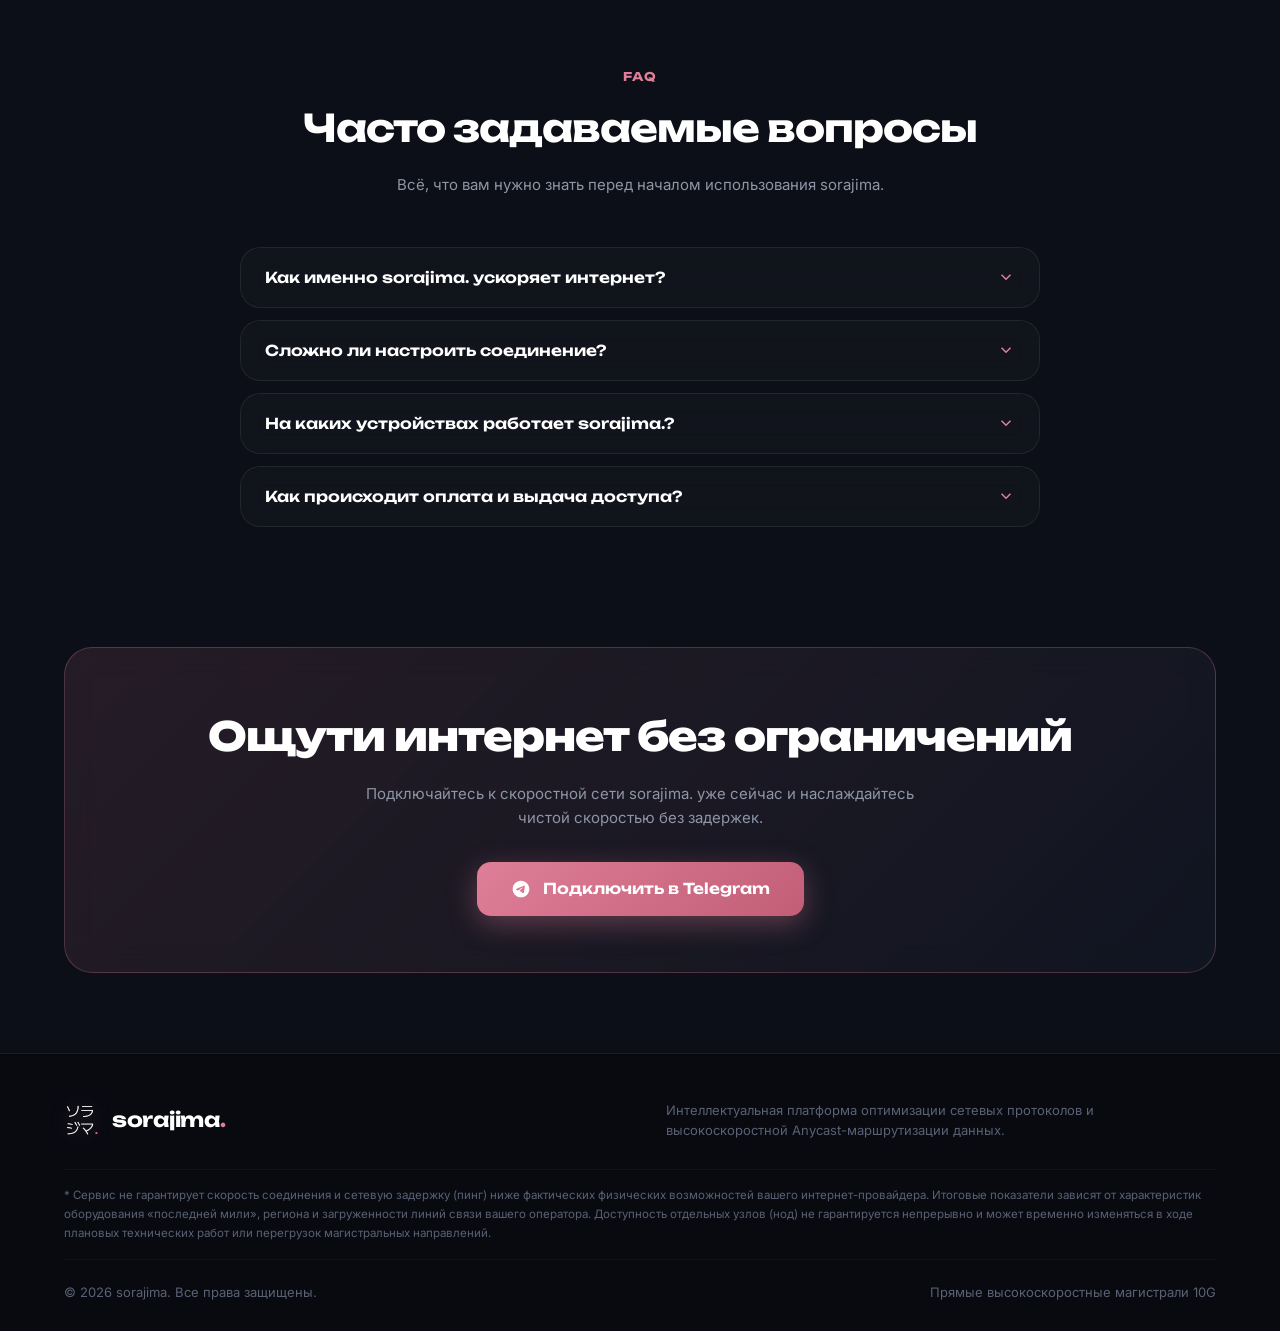
==== commit f543454c: "Add files via upload" ====
--- a/index.html
+++ b/index.html
@@ -295,7 +295,13 @@
       <div class="nodes-grid">
         <div class="node-card">
           <div class="node-info">
-            <span class="node-flag">🇩🇪</span>
+            <span class="node-flag-wrap">
+              <svg viewBox="0 0 28 20" width="28" height="20">
+                <rect width="28" height="6.67" fill="#151515"/>
+                <rect y="6.67" width="28" height="6.67" fill="#D00"/>
+                <rect y="13.34" width="28" height="6.67" fill="#FFCE00"/>
+              </svg>
+            </span>
             <div>
               <div class="node-city">Франкфурт</div>
               <div class="node-country">Германия</div>
@@ -306,7 +312,13 @@
 
         <div class="node-card">
           <div class="node-info">
-            <span class="node-flag">🇳🇱</span>
+            <span class="node-flag-wrap">
+              <svg viewBox="0 0 28 20" width="28" height="20">
+                <rect width="28" height="6.67" fill="#C8102E"/>
+                <rect y="6.67" width="28" height="6.67" fill="#FFFFFF"/>
+                <rect y="13.34" width="28" height="6.67" fill="#003DA5"/>
+              </svg>
+            </span>
             <div>
               <div class="node-city">Амстердам</div>
               <div class="node-country">Нидерланды</div>
@@ -317,7 +329,13 @@
 
         <div class="node-card">
           <div class="node-info">
-            <span class="node-flag">🇨🇿</span>
+            <span class="node-flag-wrap">
+              <svg viewBox="0 0 28 20" width="28" height="20">
+                <rect width="28" height="10" fill="#FFFFFF"/>
+                <rect y="10" width="28" height="10" fill="#D7141A"/>
+                <polygon points="0,0 14,10 0,20" fill="#11457E"/>
+              </svg>
+            </span>
             <div>
               <div class="node-city">Прага</div>
               <div class="node-country">Чехия</div>
@@ -328,7 +346,13 @@
 
         <div class="node-card">
           <div class="node-info">
-            <span class="node-flag">🇪🇪</span>
+            <span class="node-flag-wrap">
+              <svg viewBox="0 0 28 20" width="28" height="20">
+                <rect width="28" height="6.67" fill="#0072CE"/>
+                <rect y="6.67" width="28" height="6.67" fill="#151515"/>
+                <rect y="13.34" width="28" height="6.67" fill="#FFFFFF"/>
+              </svg>
+            </span>
             <div>
               <div class="node-city">Таллин</div>
               <div class="node-country">Эстония</div>
@@ -339,7 +363,21 @@
 
         <div class="node-card">
           <div class="node-info">
-            <span class="node-flag">🇺🇸</span>
+            <span class="node-flag-wrap">
+              <svg viewBox="0 0 28 20" width="28" height="20">
+                <rect width="28" height="20" fill="#B22234"/>
+                <path d="M0 3.08h28M0 6.15h28M0 9.23h28M0 12.31h28M0 15.38h28M0 18.46h28" stroke="#FFFFFF" stroke-width="1.54"/>
+                <rect width="13" height="10.8" fill="#3C3B6E"/>
+                <circle cx="3" cy="2.8" r="0.85" fill="#FFF"/>
+                <circle cx="6.5" cy="2.8" r="0.85" fill="#FFF"/>
+                <circle cx="10" cy="2.8" r="0.85" fill="#FFF"/>
+                <circle cx="4.75" cy="5.4" r="0.85" fill="#FFF"/>
+                <circle cx="8.25" cy="5.4" r="0.85" fill="#FFF"/>
+                <circle cx="3" cy="8" r="0.85" fill="#FFF"/>
+                <circle cx="6.5" cy="8" r="0.85" fill="#FFF"/>
+                <circle cx="10" cy="8" r="0.85" fill="#FFF"/>
+              </svg>
+            </span>
             <div>
               <div class="node-city">Нью-Йорк</div>
               <div class="node-country">США</div>
@@ -350,7 +388,13 @@
 
         <div class="node-card">
           <div class="node-info">
-            <span class="node-flag">🇸🇪</span>
+            <span class="node-flag-wrap">
+              <svg viewBox="0 0 28 20" width="28" height="20">
+                <rect width="28" height="20" fill="#006AA7"/>
+                <rect x="8" width="3.5" height="20" fill="#FECC00"/>
+                <rect y="8.25" width="28" height="3.5" fill="#FECC00"/>
+              </svg>
+            </span>
             <div>
               <div class="node-city">Стокгольм</div>
               <div class="node-country">Швеция</div>
--- a/styles.css
+++ b/styles.css
@@ -614,8 +614,23 @@
   gap: 12px;
 }
 
-.node-flag {
-  font-size: 24px;
+.node-flag-wrap {
+  width: 28px;
+  height: 20px;
+  border-radius: 4px;
+  overflow: hidden;
+  display: inline-flex;
+  align-items: center;
+  justify-content: center;
+  box-shadow: 0 2px 8px rgba(0, 0, 0, 0.45);
+  border: 1px solid rgba(255, 255, 255, 0.14);
+  flex-shrink: 0;
+}
+
+.node-flag-wrap svg {
+  width: 100%;
+  height: 100%;
+  display: block;
 }
 
 .node-city {
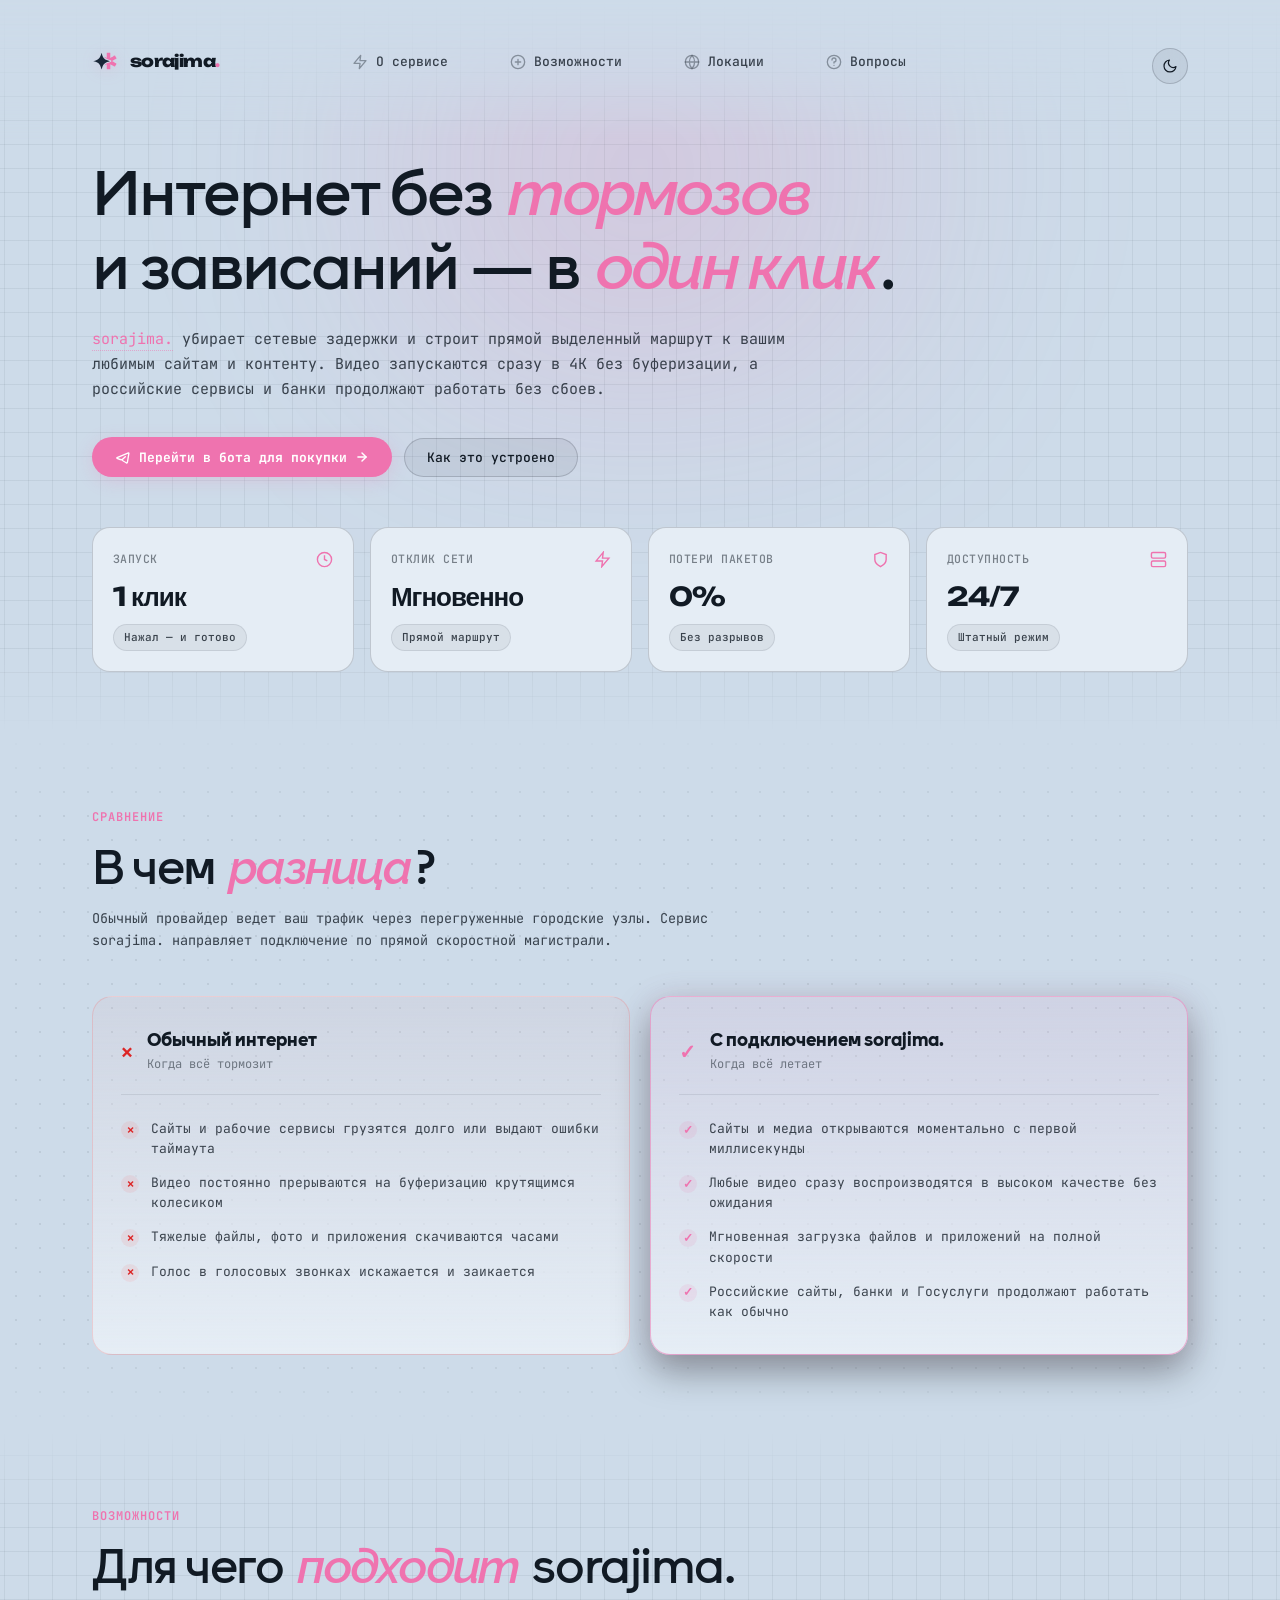
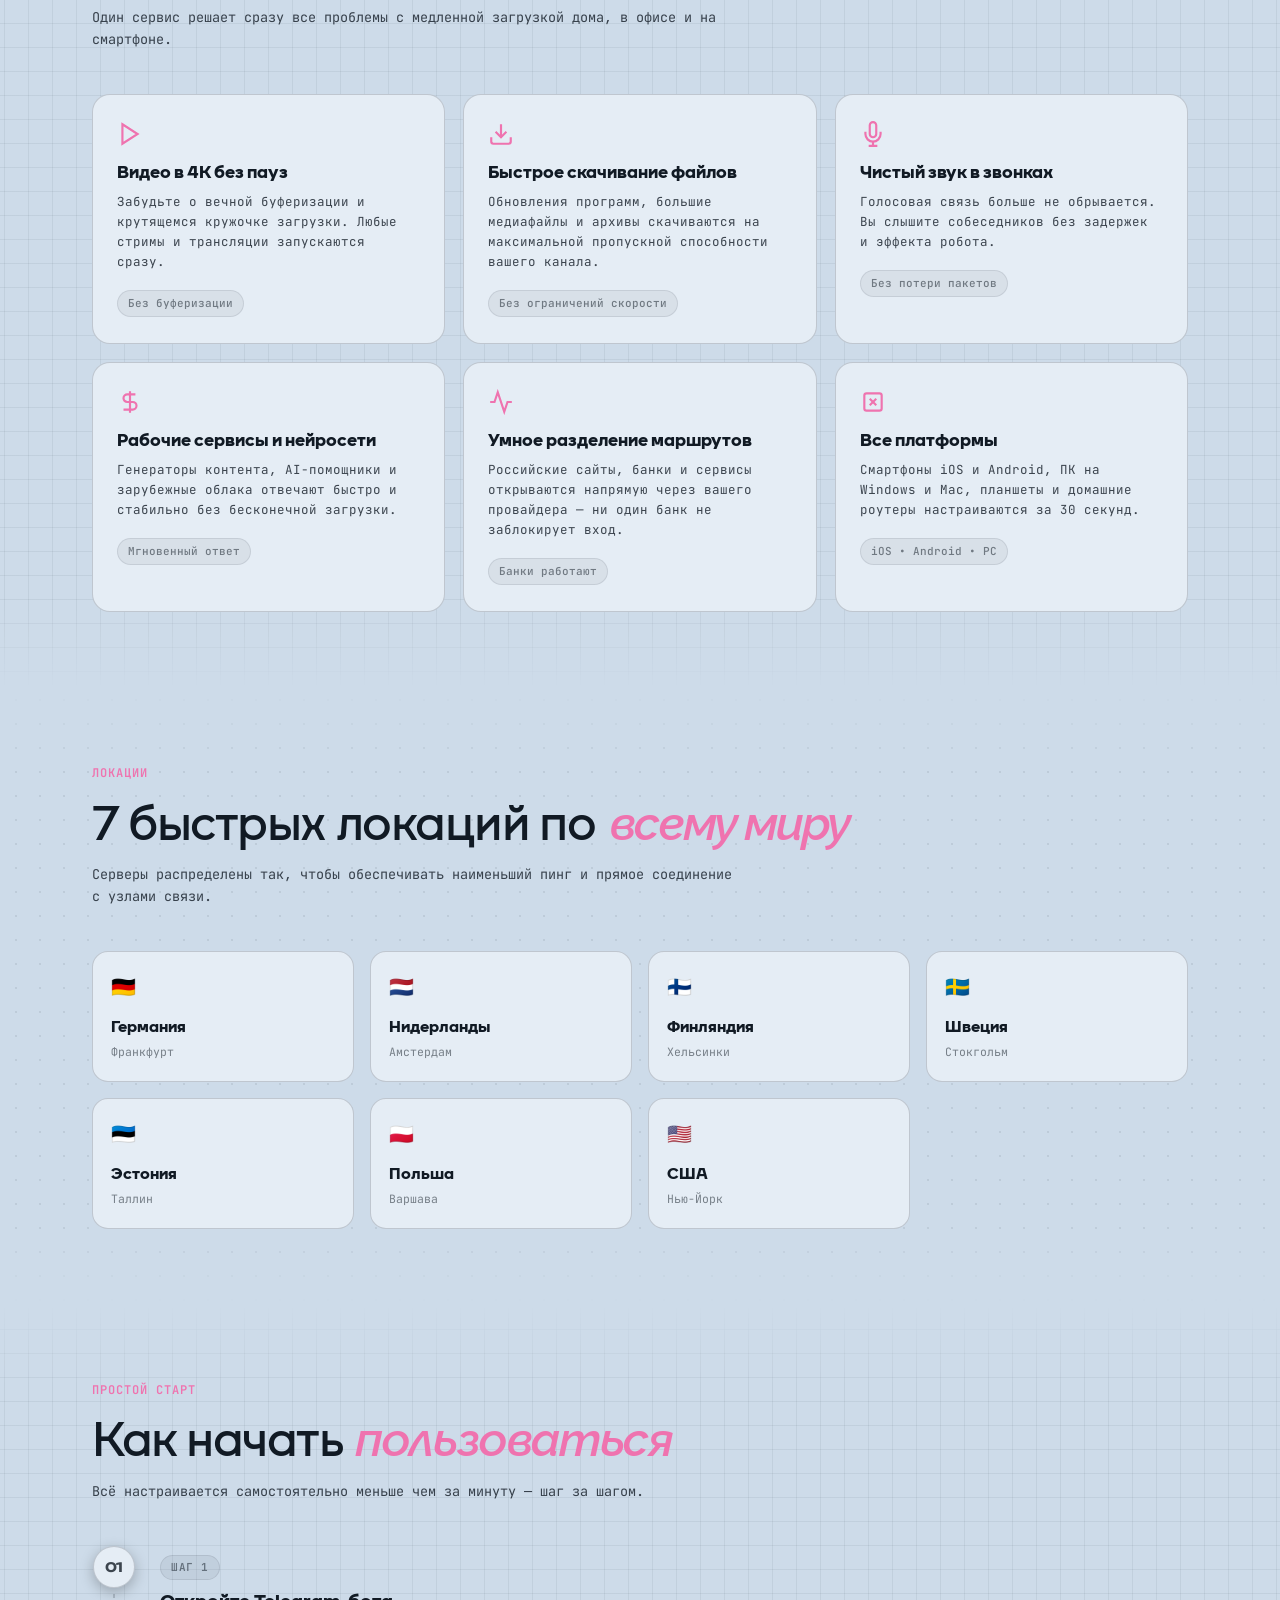
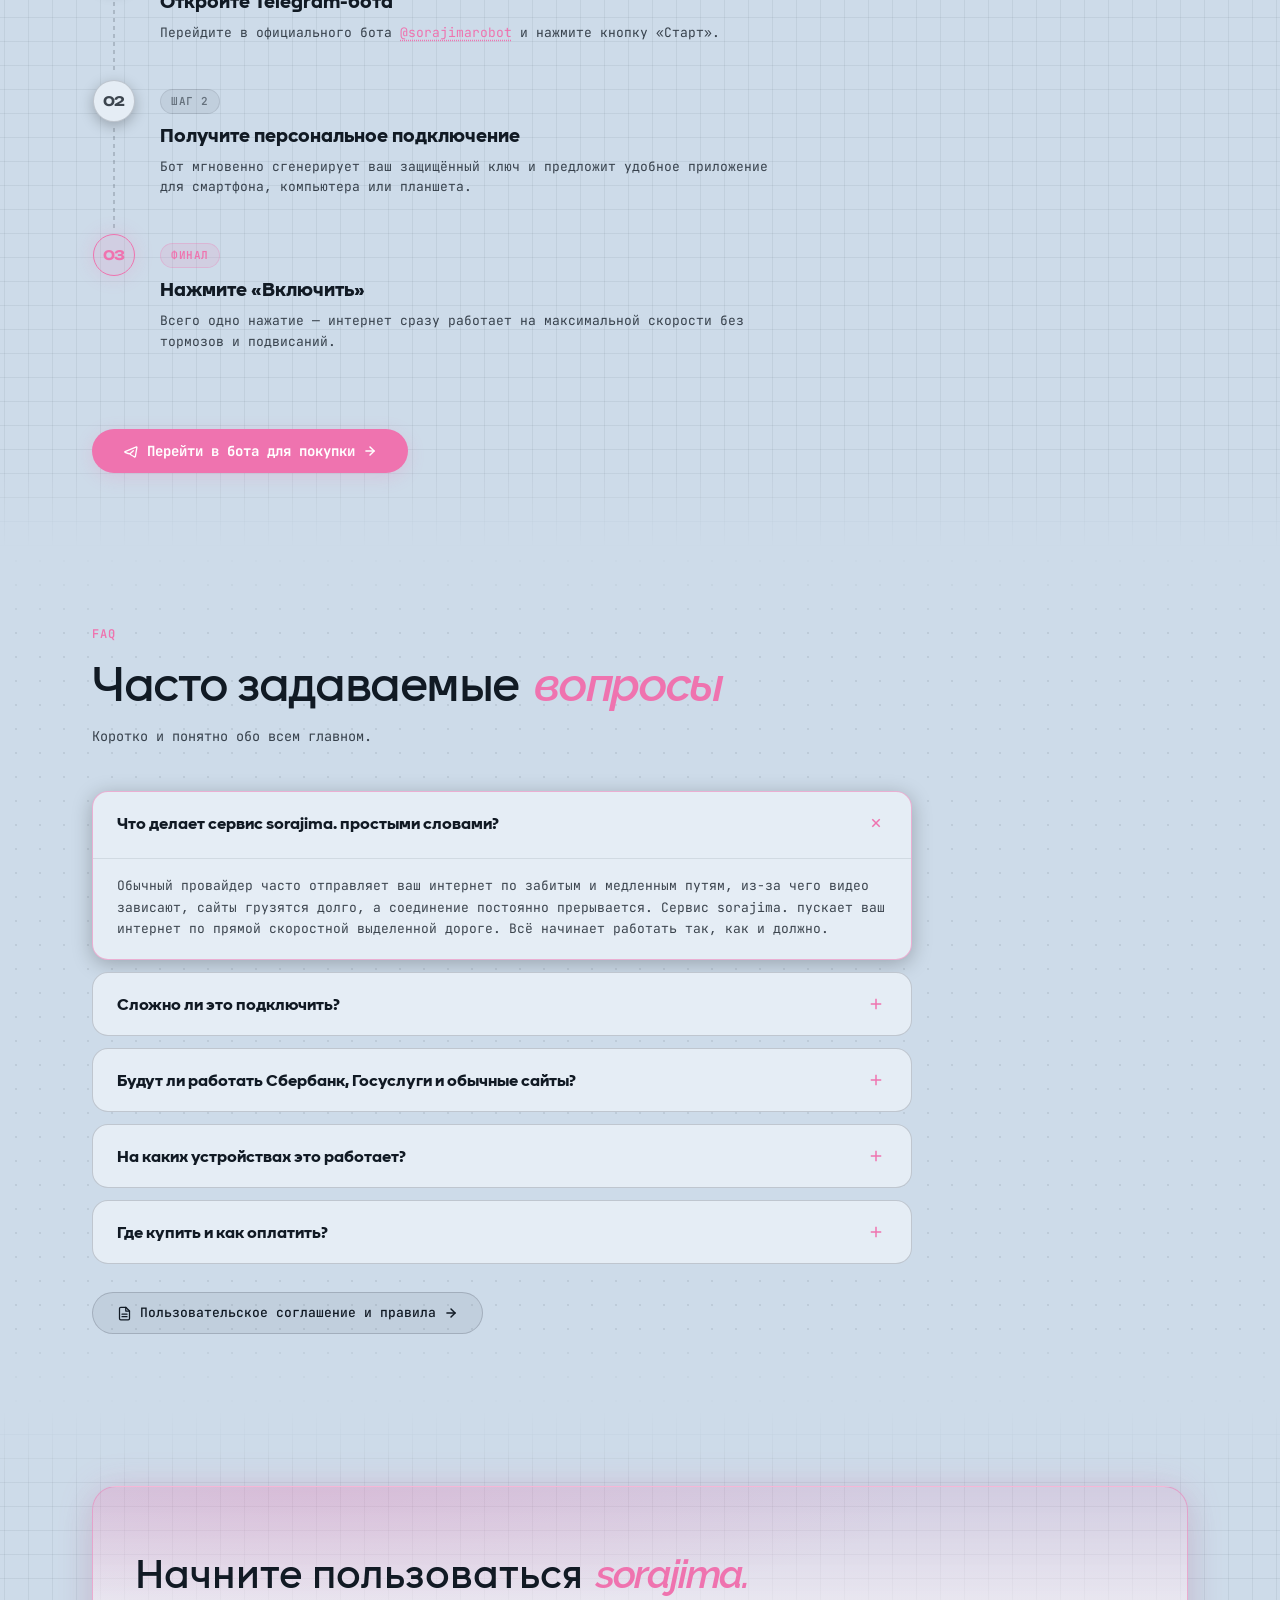
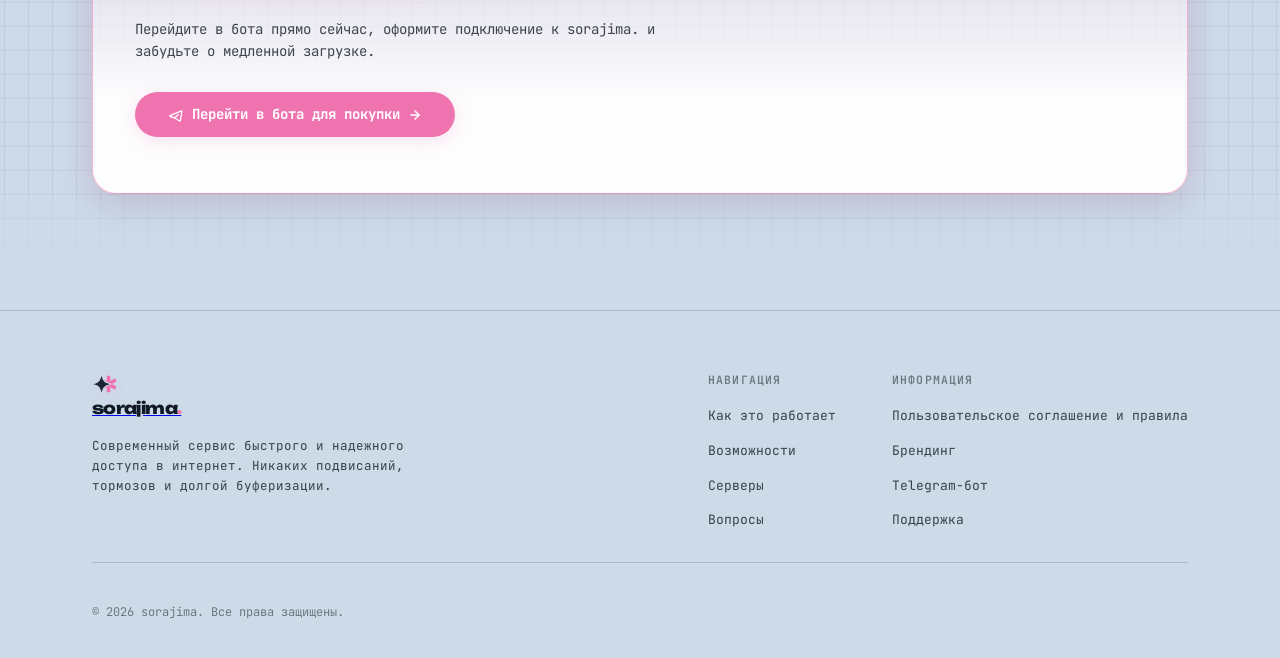
==== commit dedf8770: "Add files via upload" ====
--- a/index.html
+++ b/index.html
@@ -1,505 +1,714 @@
-<!DOCTYPE html>
-<html lang="ru">
-<head>
-  <meta charset="UTF-8" />
-  <meta name="viewport" content="width=device-width, initial-scale=1.0" />
-  <title>sorajima. — Ускорение интернета и смарт-маршрутизация</title>
-  <meta name="description" content="Интеллектуальная оптимизация интернет-соединения, устранение потерь пакетов и ультра-быстрый стриминг." />
-  
-  <link rel="icon" type="image/png" href="logo.png" />
-  <link rel="preconnect" href="https://fonts.googleapis.com" />
-  <link rel="preconnect" href="https://fonts.gstatic.com" crossorigin />
-  <link href="https://fonts.googleapis.com/css2?family=Inter:wght@400;500;600;700&family=Unbounded:wght@400;600;700;800&display=swap" rel="stylesheet" />
-  
-  <link rel="stylesheet" href="styles.css" />
-</head>
-<body>
-  <canvas id="sakura-canvas" class="sakura-canvas"></canvas>
-  <div class="ambient-glow"></div>
-
-  <!-- Header -->
-  <header class="navbar">
-    <div class="container nav-container">
-      <a href="#" class="brand">
-        <img src="logo.png" alt="Sorajima Logo" class="brand-logo" />
-        <span class="brand-title">sorajima<span class="brand-dot">.</span></span>
-      </a>
-
-      <nav class="nav-links">
-        <a href="#features" class="nav-link">Возможности</a>
-        <a href="#routing" class="nav-link">Маршрутизация</a>
-        <a href="#nodes" class="nav-link">Узлы</a>
-        <a href="#faq" class="nav-link">FAQ</a>
-      </nav>
-
-      <div class="nav-actions">
-        <a href="https://t.me/sorajimarobot" target="_blank" rel="noopener noreferrer" class="btn-nav" data-tg-bot>
-          <svg width="15" height="15" viewBox="0 0 24 24" fill="currentColor">
-            <path d="M12 2C6.48 2 2 6.48 2 12s4.48 10 10 10 10-4.48 10-10S17.52 2 12 2zm4.64 6.8c-.15 1.58-.8 5.42-1.13 7.19-.14.75-.42 1-.68 1.03-.58.05-1.02-.38-1.58-.75-.88-.58-1.38-.94-2.23-1.5-.99-.65-.35-1.01.22-1.59.15-.15 2.71-2.48 2.76-2.69a.2.2 0 00-.05-.18c-.06-.05-.14-.03-.21-.02-.09.02-1.49.95-4.22 2.79-.4.27-.76.41-1.08.4-.36-.01-1.04-.2-1.55-.37-.63-.2-1.12-.31-1.08-.66.02-.18.27-.36.75-.55 2.92-1.27 4.86-2.11 5.83-2.51 2.78-1.16 3.35-1.36 3.73-1.36.08 0 .27.02.39.12.1.08.13.19.14.27-.01.06.01.24 0 .37z"/>
-          </svg>
-          <span>В бота</span>
-        </a>
-
-        <button class="mobile-menu-btn" id="mobile-menu-btn" aria-label="Меню">
-          <svg width="22" height="22" viewBox="0 0 24 24" fill="none" stroke="currentColor" stroke-width="2">
-            <line x1="3" y1="12" x2="21" y2="12"></line>
-            <line x1="3" y1="6" x2="21" y2="6"></line>
-            <line x1="3" y1="18" x2="21" y2="18"></line>
-          </svg>
-        </button>
-      </div>
-    </div>
-  </header>
-
-  <!-- Mobile Navigation Drawer -->
-  <div class="mobile-drawer" id="mobile-drawer">
-    <a href="#features" class="mobile-nav-link">Возможности</a>
-    <a href="#routing" class="mobile-nav-link">Маршрутизация</a>
-    <a href="#nodes" class="mobile-nav-link">Узлы</a>
-    <a href="#faq" class="mobile-nav-link">FAQ</a>
-    <a href="https://t.me/sorajimarobot" target="_blank" rel="noopener noreferrer" class="btn-primary mobile-btn-nav" data-tg-bot>
-      Перейти в бота
-    </a>
-  </div>
-
-  <!-- Hero Section -->
-  <section class="hero">
-    <div class="container">
-      <h1 class="hero-title">
-        Интернет на <span class="hero-title-highlight">предельной скорости</span> твоего провайдера*.
-      </h1>
-
-      <p class="hero-description">
-        sorajima. перенаправляет ваш трафик по защищенным скоростным магистралям. 
-        Мгновенный 4K/8K стриминг*, высокая стабильность и надежная передача данных без потерь пакетов*.
-      </p>
-
-      <div class="hero-cta-group">
-        <a href="https://t.me/sorajimarobot" target="_blank" rel="noopener noreferrer" class="btn-primary" data-tg-bot>
-          <svg width="18" height="18" viewBox="0 0 24 24" fill="currentColor">
-            <path d="M12 2C6.48 2 2 6.48 2 12s4.48 10 10 10 10-4.48 10-10S17.52 2 12 2zm4.64 6.8c-.15 1.58-.8 5.42-1.13 7.19-.14.75-.42 1-.68 1.03-.58.05-1.02-.38-1.58-.75-.88-.58-1.38-.94-2.23-1.5-.99-.65-.35-1.01.22-1.59.15-.15 2.71-2.48 2.76-2.69a.2.2 0 00-.05-.18c-.06-.05-.14-.03-.21-.02-.09.02-1.49.95-4.22 2.79-.4.27-.76.41-1.08.4-.36-.01-1.04-.2-1.55-.37-.63-.2-1.12-.31-1.08-.66.02-.18.27-.36.75-.55 2.92-1.27 4.86-2.11 5.83-2.51 2.78-1.16 3.35-1.36 3.73-1.36.08 0 .27.02.39.12.1.08.13.19.14.27-.01.06.01.24 0 .37z"/>
-          </svg>
-          <span>Перейти в бота для покупки</span>
-        </a>
-        <a href="#routing" class="btn-secondary">
-          <span>Как это работает</span>
-          <svg width="16" height="16" viewBox="0 0 24 24" fill="none" stroke="currentColor" stroke-width="2">
-            <polyline points="6 9 12 15 18 9"></polyline>
-          </svg>
-        </a>
-      </div>
-
-      <!-- Metrics -->
-      <div class="metrics-grid">
-        <div class="metric-card">
-          <div class="metric-value">10 <span class="metric-value-accent">Гбит/с*</span></div>
-          <div class="metric-label">Пропускная способность магистралей*</div>
-        </div>
-        <div class="metric-card">
-          <div class="metric-value">99.98<span class="metric-value-accent">%*</span></div>
-          <div class="metric-label">Аптайм и надежность сети узлов*</div>
-        </div>
-        <div class="metric-card">
-          <div class="metric-value">0.00<span class="metric-value-accent">%*</span></div>
-          <div class="metric-label">Потеря пакетов (Zero Packet Loss)*</div>
-        </div>
-        <div class="metric-card">
-          <div class="metric-value">4K / <span class="metric-value-accent">8K*</span></div>
-          <div class="metric-label">Плавный запуск медиапотоков без задержек*</div>
-        </div>
-      </div>
-    </div>
-  </section>
-
-  <!-- Route Visualizer Section -->
-  <section class="section" id="routing">
-    <div class="container">
-      <div class="section-header">
-        <span class="section-tag">Интеллектуальный BGP</span>
-        <h2 class="section-title">Прямой маршрут решает всё</h2>
-        <p class="section-desc">
-          Обычные провайдеры гонят трафик через перегруженные транзитные узлы. 
-          sorajima. использует прямые экспресс-коридоры с гарантированным приоритетом.
-        </p>
-      </div>
-
-      <div class="visualizer-wrapper">
-        <div class="visualizer-grid">
-          <!-- Standard lane -->
-          <div class="route-lane">
-            <div class="lane-header">
-              <h3 class="lane-title">Маршрут обычного провайдера</h3>
-              <span class="lane-badge badge-bad">Перегружен</span>
-            </div>
-            <div class="route-nodes">
-              <div class="route-node">
-                <span class="node-name"><span class="node-status-dot"></span> Локальный шлюз</span>
-                <span class="node-latency">Стандарт</span>
-              </div>
-              <div class="route-node">
-                <span class="node-name"><span class="node-status-dot"></span> Перегруженный транзит</span>
-                <span class="node-latency" style="color:#ff7675;">Дропы пакетов</span>
-              </div>
-              <div class="route-node">
-                <span class="node-name"><span class="node-status-dot"></span> Промежуточный PoP</span>
-                <span class="node-latency">Задержка стыка</span>
-              </div>
-            </div>
-            <div class="lane-footer">
-              <div>
-                <div class="stat-item-label">Качество канала</div>
-                <div class="stat-item-val" style="color:#ff7675;">Нестабильно</div>
-              </div>
-              <div>
-                <div class="stat-item-label">Потеря пакетов</div>
-                <div class="stat-item-val" style="color:#ff7675;">3.8%</div>
-              </div>
-            </div>
-          </div>
-
-          <!-- Sorajima lane -->
-          <div class="route-lane sorajima-lane">
-            <div class="lane-header">
-              <h3 class="lane-title">Оптимизация sorajima.</h3>
-              <span class="lane-badge badge-good">Экспресс-линия</span>
-            </div>
-            <div class="route-nodes">
-              <div class="route-node">
-                <span class="node-name"><span class="node-status-dot"></span> Входная Anycast-точка</span>
-                <span class="node-latency">Оптимальный вход</span>
-              </div>
-              <div class="route-node">
-                <span class="node-name"><span class="node-status-dot"></span> Прямой 10G оптоволоконный канал</span>
-                <span class="node-latency" style="color:var(--accent-rose);">Прямой 10G линк</span>
-              </div>
-              <div class="route-node">
-                <span class="node-name"><span class="node-status-dot"></span> Целевой сервер назначения</span>
-                <span class="node-latency">Быстрая доставка</span>
-              </div>
-            </div>
-            <div class="lane-footer">
-              <div>
-                <div class="stat-item-label">Качество канала</div>
-                <div class="stat-item-val" style="color:#2ed573;">Максимальное</div>
-              </div>
-              <div>
-                <div class="stat-item-label">Потеря пакетов</div>
-                <div class="stat-item-val" style="color:#2ed573;">0.00%</div>
-              </div>
-            </div>
-          </div>
-        </div>
-      </div>
-    </div>
-  </section>
-
-  <!-- Features Section -->
-  <section class="section" id="features">
-    <div class="container">
-      <div class="section-header">
-        <span class="section-tag">Преимущества</span>
-        <h2 class="section-title">Максимальный комфорт в сети</h2>
-        <p class="section-desc">
-          Комплексное сетевое решение для геймеров, создателей контента и тех, кто ценит мгновенную отзывчивость сети.
-        </p>
-      </div>
-
-      <div class="features-grid">
-        <div class="feature-card">
-          <div class="feature-icon-box">
-            <svg width="24" height="24" viewBox="0 0 24 24" fill="none" stroke="currentColor" stroke-width="2">
-              <path d="M22 12h-4l-3 9L9 3l-3 9H2"></path>
-            </svg>
-          </div>
-          <h3 class="feature-title">Приоритезация трафика (QoS)</h3>
-          <p class="feature-text">
-            Выделенная очередь для критически важных сетевых пакетов. Высокая стабильность соединения без микрообрывов и задержек в реальном времени.
-          </p>
-        </div>
-
-        <div class="feature-card">
-          <div class="feature-icon-box">
-            <svg width="24" height="24" viewBox="0 0 24 24" fill="none" stroke="currentColor" stroke-width="2">
-              <polygon points="5 3 19 12 5 21 5 3"></polygon>
-            </svg>
-          </div>
-          <h3 class="feature-title">Стриминг 4K / 8K без буфера*</h3>
-          <p class="feature-text">
-            Прямое оптоволоконное соединение с крупнейшими CDN медиасерверами. Мгновенная перемотка видео без ожидания загрузки.
-          </p>
-        </div>
-
-        <div class="feature-card">
-          <div class="feature-icon-box">
-            <svg width="24" height="24" viewBox="0 0 24 24" fill="none" stroke="currentColor" stroke-width="2">
-              <path d="M12 2L2 7l10 5 10-5-10-5zM2 17l10 5 10-5M2 12l10 5 10-5"></path>
-            </svg>
-          </div>
-          <h3 class="feature-title">Умная Anycast-маршрутизация</h3>
-          <p class="feature-text">
-            При перегрузке или сбое линии система автоматически перенаправляет ваш трафик по резервному каналу за миллисекунды.
-          </p>
-        </div>
-
-        <div class="feature-card">
-          <div class="feature-icon-box">
-            <svg width="24" height="24" viewBox="0 0 24 24" fill="none" stroke="currentColor" stroke-width="2">
-              <path d="M12 22s8-4 8-10V5l-8-3-8 3v7c0 6 8 10 8 10z"></path>
-            </svg>
-          </div>
-          <h3 class="feature-title">Zero Packet Loss</h3>
-          <p class="feature-text">
-            Аппаратная коррекция сетевых ошибок и оптимизация окон TCP устраняют микрофризы даже при нестабильном домашнем Wi-Fi.
-          </p>
-        </div>
-
-        <div class="feature-card">
-          <div class="feature-icon-box">
-            <svg width="24" height="24" viewBox="0 0 24 24" fill="none" stroke="currentColor" stroke-width="2">
-              <rect x="5" y="2" width="14" height="20" rx="2" ry="2"></rect>
-              <line x1="12" y1="18" x2="12.01" y2="18"></line>
-            </svg>
-          </div>
-          <h3 class="feature-title">Работает везде</h3>
-          <p class="feature-text">
-            Быстрое подключение на Windows, macOS, iOS, Android и роутерах. Простая настройка за пару кликов через бота.
-          </p>
-        </div>
-
-        <div class="feature-card">
-          <div class="feature-icon-box">
-            <svg width="24" height="24" viewBox="0 0 24 24" fill="none" stroke="currentColor" stroke-width="2">
-              <path d="M13 2L3 14h9l-1 8 10-12h-9l1-8z"></path>
-            </svg>
-          </div>
-          <h3 class="feature-title">Инфраструктура 10 Гбит/с*</h3>
-          <p class="feature-text">
-            Современные аппаратные платформы и прямое оптическое подключение для стабильной работы даже в часы пиковых нагрузок.
-          </p>
-        </div>
-      </div>
-    </div>
-  </section>
-
-  <!-- Nodes Section -->
-  <section class="section" id="nodes">
-    <div class="container">
-      <div class="section-header">
-        <span class="section-tag">Инфраструктура</span>
-        <h2 class="section-title">Глобальная сеть узлов*</h2>
-        <p class="section-desc">
-          Собственные серверные кластеры в крупнейших дата-центрах мира уровня Tier III / IV*.
-        </p>
-      </div>
-
-      <div class="nodes-grid">
-        <div class="node-card">
-          <div class="node-info">
-            <span class="node-flag-wrap">
-              <svg viewBox="0 0 28 20" width="28" height="20">
-                <rect width="28" height="6.67" fill="#151515"/>
-                <rect y="6.67" width="28" height="6.67" fill="#D00"/>
-                <rect y="13.34" width="28" height="6.67" fill="#FFCE00"/>
-              </svg>
-            </span>
-            <div>
-              <div class="node-city">Франкфурт</div>
-              <div class="node-country">Германия</div>
-            </div>
-          </div>
-          <div class="node-badge"><span>●</span> Онлайн</div>
-        </div>
-
-        <div class="node-card">
-          <div class="node-info">
-            <span class="node-flag-wrap">
-              <svg viewBox="0 0 28 20" width="28" height="20">
-                <rect width="28" height="6.67" fill="#C8102E"/>
-                <rect y="6.67" width="28" height="6.67" fill="#FFFFFF"/>
-                <rect y="13.34" width="28" height="6.67" fill="#003DA5"/>
-              </svg>
-            </span>
-            <div>
-              <div class="node-city">Амстердам</div>
-              <div class="node-country">Нидерланды</div>
-            </div>
-          </div>
-          <div class="node-badge"><span>●</span> Онлайн</div>
-        </div>
-
-        <div class="node-card">
-          <div class="node-info">
-            <span class="node-flag-wrap">
-              <svg viewBox="0 0 28 20" width="28" height="20">
-                <rect width="28" height="10" fill="#FFFFFF"/>
-                <rect y="10" width="28" height="10" fill="#D7141A"/>
-                <polygon points="0,0 14,10 0,20" fill="#11457E"/>
-              </svg>
-            </span>
-            <div>
-              <div class="node-city">Прага</div>
-              <div class="node-country">Чехия</div>
-            </div>
-          </div>
-          <div class="node-badge"><span>●</span> Онлайн</div>
-        </div>
-
-        <div class="node-card">
-          <div class="node-info">
-            <span class="node-flag-wrap">
-              <svg viewBox="0 0 28 20" width="28" height="20">
-                <rect width="28" height="6.67" fill="#0072CE"/>
-                <rect y="6.67" width="28" height="6.67" fill="#151515"/>
-                <rect y="13.34" width="28" height="6.67" fill="#FFFFFF"/>
-              </svg>
-            </span>
-            <div>
-              <div class="node-city">Таллин</div>
-              <div class="node-country">Эстония</div>
-            </div>
-          </div>
-          <div class="node-badge"><span>●</span> Онлайн</div>
-        </div>
-
-        <div class="node-card">
-          <div class="node-info">
-            <span class="node-flag-wrap">
-              <svg viewBox="0 0 28 20" width="28" height="20">
-                <rect width="28" height="20" fill="#B22234"/>
-                <path d="M0 3.08h28M0 6.15h28M0 9.23h28M0 12.31h28M0 15.38h28M0 18.46h28" stroke="#FFFFFF" stroke-width="1.54"/>
-                <rect width="13" height="10.8" fill="#3C3B6E"/>
-                <circle cx="3" cy="2.8" r="0.85" fill="#FFF"/>
-                <circle cx="6.5" cy="2.8" r="0.85" fill="#FFF"/>
-                <circle cx="10" cy="2.8" r="0.85" fill="#FFF"/>
-                <circle cx="4.75" cy="5.4" r="0.85" fill="#FFF"/>
-                <circle cx="8.25" cy="5.4" r="0.85" fill="#FFF"/>
-                <circle cx="3" cy="8" r="0.85" fill="#FFF"/>
-                <circle cx="6.5" cy="8" r="0.85" fill="#FFF"/>
-                <circle cx="10" cy="8" r="0.85" fill="#FFF"/>
-              </svg>
-            </span>
-            <div>
-              <div class="node-city">Нью-Йорк</div>
-              <div class="node-country">США</div>
-            </div>
-          </div>
-          <div class="node-badge"><span>●</span> Онлайн</div>
-        </div>
-
-        <div class="node-card">
-          <div class="node-info">
-            <span class="node-flag-wrap">
-              <svg viewBox="0 0 28 20" width="28" height="20">
-                <rect width="28" height="20" fill="#006AA7"/>
-                <rect x="8" width="3.5" height="20" fill="#FECC00"/>
-                <rect y="8.25" width="28" height="3.5" fill="#FECC00"/>
-              </svg>
-            </span>
-            <div>
-              <div class="node-city">Стокгольм</div>
-              <div class="node-country">Швеция</div>
-            </div>
-          </div>
-          <div class="node-badge"><span>●</span> Онлайн</div>
-        </div>
-      </div>
-    </div>
-  </section>
-
-  <!-- FAQ Section -->
-  <section class="section" id="faq">
-    <div class="container">
-      <div class="section-header">
-        <span class="section-tag">FAQ</span>
-        <h2 class="section-title">Часто задаваемые вопросы</h2>
-        <p class="section-desc">Всё, что вам нужно знать перед началом использования sorajima.</p>
-      </div>
-
-      <div class="faq-list">
-        <div class="faq-item">
-          <button class="faq-question">
-            <span>Как именно sorajima. ускоряет интернет?</span>
-            <svg class="faq-icon" viewBox="0 0 24 24" fill="none" stroke="currentColor" stroke-width="2"><polyline points="6 9 12 15 18 9"></polyline></svg>
-          </button>
-          <div class="faq-answer">
-            Трафик перенаправляется по специально арендованным магистральным оптоволоконным линиям в обход перегруженных узлов вашего местного интернет-провайдера. Это гарантирует прямое соединение с зарубежными серверами без лишних промежуточных задержек.
-          </div>
-        </div>
-
-        <div class="faq-item">
-          <button class="faq-question">
-            <span>Сложно ли настроить соединение?</span>
-            <svg class="faq-icon" viewBox="0 0 24 24" fill="none" stroke="currentColor" stroke-width="2"><polyline points="6 9 12 15 18 9"></polyline></svg>
-          </button>
-          <div class="faq-answer">
-            Нет, настройка занимает менее двух минут. Наш Telegram-бот выдаст пошаговую инструкцию и готовый профиль подключения для вашего смартфона, компьютера или домашнего роутера в один клик.
-          </div>
-        </div>
-
-        <div class="faq-item">
-          <button class="faq-question">
-            <span>На каких устройствах работает sorajima.?</span>
-            <svg class="faq-icon" viewBox="0 0 24 24" fill="none" stroke="currentColor" stroke-width="2"><polyline points="6 9 12 15 18 9"></polyline></svg>
-          </button>
-          <div class="faq-answer">
-            Поддерживаются любые популярные платформы: iOS, Android, Windows, macOS, Linux, а также настройка на домашних роутерах для защиты и ускорения всей домашней сети сразу.
-          </div>
-        </div>
-
-        <div class="faq-item">
-          <button class="faq-question">
-            <span>Как происходит оплата и выдача доступа?</span>
-            <svg class="faq-icon" viewBox="0 0 24 24" fill="none" stroke="currentColor" stroke-width="2"><polyline points="6 9 12 15 18 9"></polyline></svg>
-          </button>
-          <div class="faq-answer">
-            Все операции производятся автоматически через нашего официального Telegram-бота. Поддерживаются банковские карты, СБП и криптовалюта. Доступ активируется моментально после оплаты.
-          </div>
-        </div>
-      </div>
-    </div>
-  </section>
-
-  <!-- Big Banner CTA -->
-  <div class="container">
-    <div class="cta-banner">
-      <h2 class="cta-banner-title">Ощути интернет без ограничений</h2>
-      <p class="cta-banner-desc">
-        Подключайтесь к скоростной сети sorajima. уже сейчас и наслаждайтесь чистой скоростью без задержек.
-      </p>
-      <a href="https://t.me/sorajimarobot" target="_blank" rel="noopener noreferrer" class="btn-primary" data-tg-bot>
-        <svg width="20" height="20" viewBox="0 0 24 24" fill="currentColor">
-          <path d="M12 2C6.48 2 2 6.48 2 12s4.48 10 10 10 10-4.48 10-10S17.52 2 12 2zm4.64 6.8c-.15 1.58-.8 5.42-1.13 7.19-.14.75-.42 1-.68 1.03-.58.05-1.02-.38-1.58-.75-.88-.58-1.38-.94-2.23-1.5-.99-.65-.35-1.01.22-1.59.15-.15 2.71-2.48 2.76-2.69a.2.2 0 00-.05-.18c-.06-.05-.14-.03-.21-.02-.09.02-1.49.95-4.22 2.79-.4.27-.76.41-1.08.4-.36-.01-1.04-.2-1.55-.37-.63-.2-1.12-.31-1.08-.66.02-.18.27-.36.75-.55 2.92-1.27 4.86-2.11 5.83-2.51 2.78-1.16 3.35-1.36 3.73-1.36.08 0 .27.02.39.12.1.08.13.19.14.27-.01.06.01.24 0 .37z"/>
-        </svg>
-        <span>Подключить в Telegram</span>
-      </a>
-    </div>
-  </div>
-
-  <!-- Footer -->
-  <footer class="footer">
-    <div class="container">
-      <div class="footer-top">
-        <a href="#" class="brand">
-          <img src="logo.png" alt="Sorajima Logo" class="brand-logo" />
-          <span class="brand-title">sorajima<span class="brand-dot">.</span></span>
-        </a>
-        <p class="footer-disclaimer">
-          Интеллектуальная платформа оптимизации сетевых протоколов и высокоскоростной Anycast-маршрутизации данных.
-        </p>
-      </div>
-      <div class="footer-footnote">
-        <p>
-          * Сервис не гарантирует скорость соединения и сетевую задержку (пинг) ниже фактических физических возможностей вашего интернет-провайдера. Итоговые показатели зависят от характеристик оборудования «последней мили», региона и загруженности линий связи вашего оператора. Доступность отдельных узлов (нод) не гарантируется непрерывно и может временно изменяться в ходе плановых технических работ или перегрузок магистральных направлений.
-        </p>
-      </div>
-      <div class="footer-bottom">
-        <span>© 2026 sorajima. Все права защищены.</span>
-        <span>Прямые высокоскоростные магистрали 10G</span>
-      </div>
-    </div>
-  </footer>
-
-  <script src="script.js"></script>
-</body>
-</html>
-
+<!DOCTYPE html>
+<html lang="ru" data-theme="dark">
+<head>
+  <meta charset="UTF-8" />
+  <meta name="viewport" content="width=device-width, initial-scale=1.0" />
+  <title>sorajima. — Быстрый и стабильный интернет без зависаний</title>
+  <meta name="description" content="Сервис sorajima. — максимальное ускорение интернета: мгновенный отклик сайтов, моментальный старт 4K-видео и стабильное соединение без зависаний. Включение в один клик." />
+  
+  <meta name="theme-color" content="#141414" />
+  
+  <link rel="icon" type="image/svg+xml" href="assets/favicon.svg" />
+  <link rel="icon" type="image/png" sizes="32x32" href="assets/favicon-32.png" />
+  <link rel="icon" type="image/png" sizes="16x16" href="assets/favicon-16.png" />
+  <link rel="apple-touch-icon" sizes="180x180" href="assets/apple-touch-icon.png" />
+  <link rel="preconnect" href="https://fonts.googleapis.com" />
+  <link rel="preconnect" href="https://fonts.gstatic.com" crossorigin />
+  <link href="https://fonts.googleapis.com/css2?family=JetBrains+Mono:wght@400;500;600;700&family=Raleway:ital,wght@1,500;1,600;1,700&family=Unbounded:wght@700;800&display=swap" rel="stylesheet" />
+  <link rel="stylesheet" href="assets/styles.css" />
+
+  <script>
+    (function () {
+      try {
+        var saved = localStorage.getItem('sorajima-theme');
+        var systemDark = window.matchMedia && window.matchMedia('(prefers-color-scheme: dark)').matches;
+        var theme = (saved === 'dark' || saved === 'light') ? saved : (systemDark ? 'dark' : 'light');
+        document.documentElement.setAttribute('data-theme', theme);
+        var meta = document.querySelector('meta[name="theme-color"]');
+        if (meta) meta.setAttribute('content', theme === 'dark' ? '#141414' : '#cddbe9');
+      } catch (e) {}
+    })();
+  </script>
+</head>
+<body>
+  
+  <div class="header-top-backdrop" aria-hidden="true"></div>
+  <div class="bg-grid-linear" aria-hidden="true"></div>
+  <div class="ambient-flare" aria-hidden="true"></div>
+
+  <header class="site-header">
+    
+    <a href="#" class="header-logo-desktop" aria-label="sorajima. Главная">
+      <svg class="brand-logo-svg" viewBox="190 241 340 257" fill="none">
+        <path class="logo-accent-path" d="M419.99 261.98 C419.19 262 418.39 262.02 417.56 262.04 C416.7 262.07 415.84 262.09 414.96 262.12 C414.07 262.14 413.19 262.17 412.28 262.19 C409.46 262.27 406.63 262.35 403.81 262.44 C401.9 262.49 399.99 262.54 398.07 262.6 C393.38 262.72 388.69 262.86 384 263 C383.11 266.82 382.88 270.34 382.89 274.26 C382.89 274.88 382.89 274.88 382.89 278.02 C382.89 279.36 382.9 280.71 382.9 282.05 C382.9 283.43 382.91 284.82 382.91 286.2 C382.91 289.83 382.92 293.46 382.93 297.08 C382.94 300.79 382.95 304.5 382.95 308.21 C382.96 315.47 382.98 322.74 383 330 C374.87 325.38 366.78 320.73 358.82 315.81 C354.21 313 354.21 313 352 313 C353.32 322.42 361.81 329.44 369 335 C385.91 347.23 406.19 352.44 426 358 C436.79 361.04 436.79 361.04 440.75 364.19 C442.96 369.16 442.73 373.75 441.06 378.88 C437.89 382.14 434.31 382.77 430 384 C427.6 384.8 425.21 385.62 422.81 386.44 C417.95 388.08 413.08 389.55 408.12 390.88 C389.53 396.13 367.18 405.39 356 422 C356 422.66 356 423.32 356 424 C360.33 423.47 363.43 422.48 367.18 420.28 C367.64 420.01 367.64 420.01 369.99 418.65 C370.94 418.08 371.89 417.52 372.88 416.94 C373.85 416.37 374.82 415.8 375.83 415.22 C378.22 413.82 380.61 412.41 383 411 C383 411.32 383 411.32 382.99 412.96 C382.97 419.76 382.96 426.56 382.95 433.36 C382.94 435.89 382.93 438.42 382.92 440.95 C382.91 444.6 382.91 448.26 382.9 451.92 C382.9 453.03 382.89 454.15 382.89 455.29 C382.89 462.9 383.32 470.42 384 478 C392.04 479.23 399.99 479.01 408.1 478.76 C410.46 478.69 412.82 478.63 415.18 478.58 C416.68 478.54 418.18 478.49 419.68 478.45 C420.39 478.43 421.09 478.42 421.82 478.4 C426.77 478.23 426.77 478.23 429 476 C429.28 473.29 429.28 473.29 429.32 469.81 C429.34 468.5 429.36 467.2 429.38 465.86 C429.39 464.44 429.4 463.01 429.41 461.59 C429.43 460.13 429.45 458.68 429.47 457.22 C429.52 453.39 429.56 449.56 429.6 445.73 C429.64 441.82 429.69 437.92 429.74 434.01 C429.84 426.34 429.92 418.67 430 411 C440.15 416.6 450.26 422.25 460.25 428.12 C462.29 429.32 464.33 430.51 466.38 431.7 C469.76 433.68 473.14 435.68 476.5 437.71 C477.15 438.09 477.79 438.48 478.46 438.87 C480.11 439.85 481.75 440.85 483.39 441.84 C486 443 486 443 487.99 442.84 C490.73 441.69 491.35 440.32 492.77 437.73 C493.02 437.29 493.02 437.29 494.26 435.05 C494.78 434.11 495.29 433.16 495.81 432.19 C496.87 430.26 497.94 428.34 499 426.41 C499.51 425.48 500.02 424.55 500.55 423.59 C501.78 421.4 503.04 419.27 504.38 417.15 C505.01 416.13 505.65 415.11 506.31 414.06 C506.87 413.21 507.42 412.35 507.99 411.47 C509.35 408.14 509.16 406.39 508 403 C505.8 401.09 505.8 401.09 502.75 399.38 C502.19 399.05 501.63 398.73 501.06 398.4 C499.78 397.67 498.5 396.95 497.21 396.23 C494.72 394.85 492.25 393.42 489.78 392 C482.96 388.07 476.13 384.17 469.23 380.37 C465.76 378.44 462.36 376.44 459 374.31 C458.07 373.73 457.14 373.15 456.19 372.55 C454 371 454 371 453 369 C453.72 368.73 454.43 368.46 455.17 368.19 C458.04 366.98 460.61 365.59 463.3 364.02 C464.33 363.42 465.36 362.82 466.42 362.2 C467.52 361.56 468.62 360.91 469.75 360.25 C476.86 356.09 483.98 351.97 491.24 348.07 C492.38 347.45 493.53 346.83 494.71 346.19 C496.91 345 499.12 343.82 501.34 342.66 C501.84 342.39 501.84 342.39 504.35 341.02 C505.22 340.56 506.1 340.09 507 339.61 C509 338 509 338 509.95 335.63 C510.01 332.32 509.16 330.72 507.5 327.87 C507.22 327.38 507.22 327.38 505.81 324.92 C505.21 323.92 504.61 322.91 504 321.88 C503.43 320.89 502.87 319.91 502.29 318.9 C500.55 315.91 498.78 312.96 497 310 C496.7 309.48 496.7 309.48 495.18 306.84 C494.58 305.84 493.99 304.85 493.38 303.82 C492.85 302.92 492.32 302.02 491.77 301.09 C490 299 490 299 487.52 298.09 C484.74 297.99 483.68 298.31 481.36 299.77 C481.02 299.98 481.02 299.98 479.33 301.01 C478.62 301.46 477.92 301.91 477.19 302.38 C475.66 303.31 474.13 304.25 472.6 305.18 C471.83 305.66 471.06 306.13 470.26 306.62 C466.93 308.65 463.53 310.55 460.12 312.44 C455.69 314.9 451.29 317.41 446.91 319.97 C446.48 320.22 446.48 320.22 444.31 321.5 C442.64 322.48 440.96 323.47 439.29 324.46 C438.91 324.68 438.91 324.68 436.98 325.81 C436.31 326.21 435.64 326.61 434.94 327.02 C432.97 328.02 431.15 328.5 429 329 C429 328.23 429.01 327.46 429.01 326.67 C429.05 319.43 429.08 312.2 429.1 304.96 C429.11 301.23 429.13 297.51 429.15 293.79 C429.17 290.2 429.18 286.61 429.19 283.01 C429.19 281.64 429.2 280.27 429.21 278.91 C429.23 276.99 429.23 275.07 429.23 273.15 C429.23 272.05 429.24 270.96 429.24 269.83 C429 266.98 428.63 265.34 427 263 C424.24 262.08 422.8 261.9 419.99 261.98 Z" />
+        <path class="logo-star-path" d="M315 265 C312.55 271.27 310.59 277.61 308.69 284.06 C299.87 313.36 286.9 337.9 259 353 C246.2 359.47 232.52 363.66 218.91 368.06 C215.93 369.02 212.96 370.01 210 371 C210 371.66 210 372.32 210 373 C210.89 373.27 211.77 373.53 212.68 373.81 C244.45 383.41 277.73 393.55 294.93 424.48 C300.07 434.4 303.89 444.53 307.38 455.12 C307.9 456.69 308.42 458.25 308.95 459.81 C310.31 463.87 311.66 467.93 313 472 C313.67 474 314.33 476 315 478 C317 477 317 477 317.87 474.66 C318.15 473.64 318.44 472.61 318.73 471.56 C319.06 470.43 319.38 469.29 319.71 468.12 C320.06 466.91 320.4 465.69 320.75 464.44 C326.58 444.32 332.82 425.89 347 410 C347.74 409.17 348.47 408.34 349.23 407.48 C355.72 400.58 362.89 395.74 371 391 C371.79 390.53 372.57 390.06 373.38 389.57 C382.27 384.69 392.38 382.06 402 379 C402.93 378.7 403.86 378.41 404.82 378.1 C410.21 376.38 415.6 374.68 421 373 C421 372.34 421 371.68 421 371 C419.94 370.65 418.88 370.3 417.78 369.93 C413.75 368.59 409.72 367.24 405.7 365.89 C403.97 365.31 402.25 364.73 400.52 364.16 C391.36 361.12 382.37 357.92 373.63 353.82 C372.95 353.5 372.26 353.18 371.56 352.85 C365.49 349.91 360.24 346.25 355 342 C354.37 341.53 353.74 341.07 353.09 340.59 C333.28 325.18 325.58 296.63 319.31 273.66 C319.04 272.67 318.76 271.69 318.48 270.68 C318.36 270.24 318.36 270.24 317.76 268.02 C317 266 317 266 315 265 Z" />
+      </svg>
+      <span class="brand-name">sorajima<span class="brand-dot">.</span></span>
+    </a>
+
+    <a href="#" class="header-logo-mobile" aria-label="sorajima. Главная">
+      <svg class="brand-logo-svg" viewBox="190 241 340 257" fill="none">
+        <path class="logo-accent-path" d="M419.99 261.98 C419.19 262 418.39 262.02 417.56 262.04 C416.7 262.07 415.84 262.09 414.96 262.12 C414.07 262.14 413.19 262.17 412.28 262.19 C409.46 262.27 406.63 262.35 403.81 262.44 C401.9 262.49 399.99 262.54 398.07 262.6 C393.38 262.72 388.69 262.86 384 263 C383.11 266.82 382.88 270.34 382.89 274.26 C382.89 274.88 382.89 274.88 382.89 278.02 C382.89 279.36 382.9 280.71 382.9 282.05 C382.9 283.43 382.91 284.82 382.91 286.2 C382.91 289.83 382.92 293.46 382.93 297.08 C382.94 300.79 382.95 304.5 382.95 308.21 C382.96 315.47 382.98 322.74 383 330 C374.87 325.38 366.78 320.73 358.82 315.81 C354.21 313 354.21 313 352 313 C353.32 322.42 361.81 329.44 369 335 C385.91 347.23 406.19 352.44 426 358 C436.79 361.04 436.79 361.04 440.75 364.19 C442.96 369.16 442.73 373.75 441.06 378.88 C437.89 382.14 434.31 382.77 430 384 C427.6 384.8 425.21 385.62 422.81 386.44 C417.95 388.08 413.08 389.55 408.12 390.88 C389.53 396.13 367.18 405.39 356 422 C356 422.66 356 423.32 356 424 C360.33 423.47 363.43 422.48 367.18 420.28 C367.64 420.01 367.64 420.01 369.99 418.65 C370.94 418.08 371.89 417.52 372.88 416.94 C373.85 416.37 374.82 415.8 375.83 415.22 C378.22 413.82 380.61 412.41 383 411 C383 411.32 383 411.32 382.99 412.96 C382.97 419.76 382.96 426.56 382.95 433.36 C382.94 435.89 382.93 438.42 382.92 440.95 C382.91 444.6 382.91 448.26 382.9 451.92 C382.9 453.03 382.89 454.15 382.89 455.29 C382.89 462.9 383.32 470.42 384 478 C392.04 479.23 399.99 479.01 408.1 478.76 C410.46 478.69 412.82 478.63 415.18 478.58 C416.68 478.54 418.18 478.49 419.68 478.45 C420.39 478.43 421.09 478.42 421.82 478.4 C426.77 478.23 426.77 478.23 429 476 C429.28 473.29 429.28 473.29 429.32 469.81 C429.34 468.5 429.36 467.2 429.38 465.86 C429.39 464.44 429.4 463.01 429.41 461.59 C429.43 460.13 429.45 458.68 429.47 457.22 C429.52 453.39 429.56 449.56 429.6 445.73 C429.64 441.82 429.69 437.92 429.74 434.01 C429.84 426.34 429.92 418.67 430 411 C440.15 416.6 450.26 422.25 460.25 428.12 C462.29 429.32 464.33 430.51 466.38 431.7 C469.76 433.68 473.14 435.68 476.5 437.71 C477.15 438.09 477.79 438.48 478.46 438.87 C480.11 439.85 481.75 440.85 483.39 441.84 C486 443 486 443 487.99 442.84 C490.73 441.69 491.35 440.32 492.77 437.73 C493.02 437.29 493.02 437.29 494.26 435.05 C494.78 434.11 495.29 433.16 495.81 432.19 C496.87 430.26 497.94 428.34 499 426.41 C499.51 425.48 500.02 424.55 500.55 423.59 C501.78 421.4 503.04 419.27 504.38 417.15 C505.01 416.13 505.65 415.11 506.31 414.06 C506.87 413.21 507.42 412.35 507.99 411.47 C509.35 408.14 509.16 406.39 508 403 C505.8 401.09 505.8 401.09 502.75 399.38 C502.19 399.05 501.63 398.73 501.06 398.4 C499.78 397.67 498.5 396.95 497.21 396.23 C494.72 394.85 492.25 393.42 489.78 392 C482.96 388.07 476.13 384.17 469.23 380.37 C465.76 378.44 462.36 376.44 459 374.31 C458.07 373.73 457.14 373.15 456.19 372.55 C454 371 454 371 453 369 C453.72 368.73 454.43 368.46 455.17 368.19 C458.04 366.98 460.61 365.59 463.3 364.02 C464.33 363.42 465.36 362.82 466.42 362.2 C467.52 361.56 468.62 360.91 469.75 360.25 C476.86 356.09 483.98 351.97 491.24 348.07 C492.38 347.45 493.53 346.83 494.71 346.19 C496.91 345 499.12 343.82 501.34 342.66 C501.84 342.39 501.84 342.39 504.35 341.02 C505.22 340.56 506.1 340.09 507 339.61 C509 338 509 338 509.95 335.63 C510.01 332.32 509.16 330.72 507.5 327.87 C507.22 327.38 507.22 327.38 505.81 324.92 C505.21 323.92 504.61 322.91 504 321.88 C503.43 320.89 502.87 319.91 502.29 318.9 C500.55 315.91 498.78 312.96 497 310 C496.7 309.48 496.7 309.48 495.18 306.84 C494.58 305.84 493.99 304.85 493.38 303.82 C492.85 302.92 492.32 302.02 491.77 301.09 C490 299 490 299 487.52 298.09 C484.74 297.99 483.68 298.31 481.36 299.77 C481.02 299.98 481.02 299.98 479.33 301.01 C478.62 301.46 477.92 301.91 477.19 302.38 C475.66 303.31 474.13 304.25 472.6 305.18 C471.83 305.66 471.06 306.13 470.26 306.62 C466.93 308.65 463.53 310.55 460.12 312.44 C455.69 314.9 451.29 317.41 446.91 319.97 C446.48 320.22 446.48 320.22 444.31 321.5 C442.64 322.48 440.96 323.47 439.29 324.46 C438.91 324.68 438.91 324.68 436.98 325.81 C436.31 326.21 435.64 326.61 434.94 327.02 C432.97 328.02 431.15 328.5 429 329 C429 328.23 429.01 327.46 429.01 326.67 C429.05 319.43 429.08 312.2 429.1 304.96 C429.11 301.23 429.13 297.51 429.15 293.79 C429.17 290.2 429.18 286.61 429.19 283.01 C429.19 281.64 429.2 280.27 429.21 278.91 C429.23 276.99 429.23 275.07 429.23 273.15 C429.23 272.05 429.24 270.96 429.24 269.83 C429 266.98 428.63 265.34 427 263 C424.24 262.08 422.8 261.9 419.99 261.98 Z" />
+        <path class="logo-star-path" d="M315 265 C312.55 271.27 310.59 277.61 308.69 284.06 C299.87 313.36 286.9 337.9 259 353 C246.2 359.47 232.52 363.66 218.91 368.06 C215.93 369.02 212.96 370.01 210 371 C210 371.66 210 372.32 210 373 C210.89 373.27 211.77 373.53 212.68 373.81 C244.45 383.41 277.73 393.55 294.93 424.48 C300.07 434.4 303.89 444.53 307.38 455.12 C307.9 456.69 308.42 458.25 308.95 459.81 C310.31 463.87 311.66 467.93 313 472 C313.67 474 314.33 476 315 478 C317 477 317 477 317.87 474.66 C318.15 473.64 318.44 472.61 318.73 471.56 C319.06 470.43 319.38 469.29 319.71 468.12 C320.06 466.91 320.4 465.69 320.75 464.44 C326.58 444.32 332.82 425.89 347 410 C347.74 409.17 348.47 408.34 349.23 407.48 C355.72 400.58 362.89 395.74 371 391 C371.79 390.53 372.57 390.06 373.38 389.57 C382.27 384.69 392.38 382.06 402 379 C402.93 378.7 403.86 378.41 404.82 378.1 C410.21 376.38 415.6 374.68 421 373 C421 372.34 421 371.68 421 371 C419.94 370.65 418.88 370.3 417.78 369.93 C413.75 368.59 409.72 367.24 405.7 365.89 C403.97 365.31 402.25 364.73 400.52 364.16 C391.36 361.12 382.37 357.92 373.63 353.82 C372.95 353.5 372.26 353.18 371.56 352.85 C365.49 349.91 360.24 346.25 355 342 C354.37 341.53 353.74 341.07 353.09 340.59 C333.28 325.18 325.58 296.63 319.31 273.66 C319.04 272.67 318.76 271.69 318.48 270.68 C318.36 270.24 318.36 270.24 317.76 268.02 C317 266 317 266 315 265 Z" />
+      </svg>
+      <span class="brand-name">sorajima<span class="brand-dot">.</span></span>
+    </a>
+
+    <nav class="header-nav-desktop" aria-label="Основная навигация">
+      <a href="#how" class="nav-item-btn">
+        <svg class="nav-icon" viewBox="0 0 24 24" fill="none" stroke="currentColor" stroke-width="2" stroke-linecap="round" stroke-linejoin="round"><path d="M13 2L3 14h9l-1 8 10-12h-9l1-8z"/></svg>
+        <span class="nav-text">О сервисе</span>
+        <span class="nav-arrow">-&gt;</span>
+      </a>
+      <a href="#why" class="nav-item-btn">
+        <svg class="nav-icon" viewBox="0 0 24 24" fill="none" stroke="currentColor" stroke-width="2" stroke-linecap="round" stroke-linejoin="round"><circle cx="12" cy="12" r="10"/><path d="M8 12h8m-4-4v8"/></svg>
+        <span class="nav-text">Возможности</span>
+        <span class="nav-arrow">-&gt;</span>
+      </a>
+      <a href="#servers" class="nav-item-btn">
+        <svg class="nav-icon" viewBox="0 0 24 24" fill="none" stroke="currentColor" stroke-width="2" stroke-linecap="round" stroke-linejoin="round"><circle cx="12" cy="12" r="10"/><path d="M2 12h20M12 2a15.3 15.3 0 0 1 4 10 15.3 15.3 0 0 1-4 10 15.3 15.3 0 0 1-4-10 15.3 15.3 0 0 1 4-10z"/></svg>
+        <span class="nav-text">Локации</span>
+        <span class="nav-arrow">-&gt;</span>
+      </a>
+      <a href="#faq" class="nav-item-btn">
+        <svg class="nav-icon" viewBox="0 0 24 24" fill="none" stroke="currentColor" stroke-width="2" stroke-linecap="round" stroke-linejoin="round"><circle cx="12" cy="12" r="10"/><path d="M9 9a3 3 0 1 1 3 3v1.5"/><circle cx="12" cy="17" r="1" fill="currentColor" stroke="none"/></svg>
+        <span class="nav-text">Вопросы</span>
+        <span class="nav-arrow">-&gt;</span>
+      </a>
+    </nav>
+
+    <button id="mobile-toggle" class="header-menu-mobile-btn" aria-label="Открыть меню" aria-expanded="false">
+      <svg class="menu-icon" width="16" height="16" viewBox="0 0 24 24" fill="none" stroke="currentColor" stroke-width="2" stroke-linecap="round">
+        <line x1="3" y1="12" x2="21" y2="12"></line>
+        <line x1="3" y1="6" x2="21" y2="6"></line>
+        <line x1="3" y1="18" x2="21" y2="18"></line>
+      </svg>
+      <span class="menu-label">Меню</span>
+    </button>
+
+    <div class="header-actions-group">
+      <button id="theme-toggle-btn" class="btn-theme-toggle" aria-label="Сменить тему">
+        <svg class="icon-sun" viewBox="0 0 24 24" stroke-width="1.8" stroke-linecap="round" stroke-linejoin="round">
+          <circle cx="12" cy="12" r="5"></circle>
+          <line x1="12" y1="1" x2="12" y2="3"></line>
+          <line x1="12" y1="21" x2="12" y2="23"></line>
+          <line x1="4.22" y1="4.22" x2="5.64" y2="5.64"></line>
+          <line x1="18.36" y1="18.36" x2="19.78" y2="19.78"></line>
+          <line x1="1" y1="12" x2="3" y2="12"></line>
+          <line x1="21" y1="12" x2="23" y2="12"></line>
+          <line x1="4.22" y1="19.78" x2="5.64" y2="18.36"></line>
+          <line x1="18.36" y1="5.64" x2="19.78" y2="4.22"></line>
+        </svg>
+        <svg class="icon-moon" style="display:none;" viewBox="0 0 24 24" stroke-width="1.8" stroke-linecap="round" stroke-linejoin="round">
+          <path d="M21 12.79A9 9 0 1 1 11.21 3 7 7 0 0 0 21 12.79z"></path>
+        </svg>
+      </button>
+    </div>
+  </header>
+
+  <div id="mobile-drawer-backdrop" class="mobile-drawer-backdrop" aria-hidden="true"></div>
+
+  <div id="mobile-drawer" class="mobile-nav-drawer" role="dialog" aria-modal="true" aria-label="Меню навигации">
+    <div class="mobile-drawer-header">
+      <div class="mobile-drawer-brand">
+        <svg class="brand-logo-svg" viewBox="190 241 340 257" fill="none">
+          <path class="logo-accent-path" d="M419.99 261.98 C419.19 262 418.39 262.02 417.56 262.04 C416.7 262.07 415.84 262.09 414.96 262.12 C414.07 262.14 413.19 262.17 412.28 262.19 C409.46 262.27 406.63 262.35 403.81 262.44 C401.9 262.49 399.99 262.54 398.07 262.6 C393.38 262.72 388.69 262.86 384 263 C383.11 266.82 382.88 270.34 382.89 274.26 C382.89 274.88 382.89 274.88 382.89 278.02 C382.89 279.36 382.9 280.71 382.9 282.05 C382.9 283.43 382.91 284.82 382.91 286.2 C382.91 289.83 382.92 293.46 382.93 297.08 C382.94 300.79 382.95 304.5 382.95 308.21 C382.96 315.47 382.98 322.74 383 330 C374.87 325.38 366.78 320.73 358.82 315.81 C354.21 313 354.21 313 352 313 C353.32 322.42 361.81 329.44 369 335 C385.91 347.23 406.19 352.44 426 358 C436.79 361.04 436.79 361.04 440.75 364.19 C442.96 369.16 442.73 373.75 441.06 378.88 C437.89 382.14 434.31 382.77 430 384 C427.6 384.8 425.21 385.62 422.81 386.44 C417.95 388.08 413.08 389.55 408.12 390.88 C389.53 396.13 367.18 405.39 356 422 C356 422.66 356 423.32 356 424 C360.33 423.47 363.43 422.48 367.18 420.28 C367.64 420.01 367.64 420.01 369.99 418.65 C370.94 418.08 371.89 417.52 372.88 416.94 C373.85 416.37 374.82 415.8 375.83 415.22 C378.22 413.82 380.61 412.41 383 411 C383 411.32 383 411.32 382.99 412.96 C382.97 419.76 382.96 426.56 382.95 433.36 C382.94 435.89 382.93 438.42 382.92 440.95 C382.91 444.6 382.91 448.26 382.9 451.92 C382.9 453.03 382.89 454.15 382.89 455.29 C382.89 462.9 383.32 470.42 384 478 C392.04 479.23 399.99 479.01 408.1 478.76 C410.46 478.69 412.82 478.63 415.18 478.58 C416.68 478.54 418.18 478.49 419.68 478.45 C420.39 478.43 421.09 478.42 421.82 478.4 C426.77 478.23 426.77 478.23 429 476 C429.28 473.29 429.28 473.29 429.32 469.81 C429.34 468.5 429.36 467.2 429.38 465.86 C429.39 464.44 429.4 463.01 429.41 461.59 C429.43 460.13 429.45 458.68 429.47 457.22 C429.52 453.39 429.56 449.56 429.6 445.73 C429.64 441.82 429.69 437.92 429.74 434.01 C429.84 426.34 429.92 418.67 430 411 C440.15 416.6 450.26 422.25 460.25 428.12 C462.29 429.32 464.33 430.51 466.38 431.7 C469.76 433.68 473.14 435.68 476.5 437.71 C477.15 438.09 477.79 438.48 478.46 438.87 C480.11 439.85 481.75 440.85 483.39 441.84 C486 443 486 443 487.99 442.84 C490.73 441.69 491.35 440.32 492.77 437.73 C493.02 437.29 493.02 437.29 494.26 435.05 C494.78 434.11 495.29 433.16 495.81 432.19 C496.87 430.26 497.94 428.34 499 426.41 C499.51 425.48 500.02 424.55 500.55 423.59 C501.78 421.4 503.04 419.27 504.38 417.15 C505.01 416.13 505.65 415.11 506.31 414.06 C506.87 413.21 507.42 412.35 507.99 411.47 C509.35 408.14 509.16 406.39 508 403 C505.8 401.09 505.8 401.09 502.75 399.38 C502.19 399.05 501.63 398.73 501.06 398.4 C499.78 397.67 498.5 396.95 497.21 396.23 C494.72 394.85 492.25 393.42 489.78 392 C482.96 388.07 476.13 384.17 469.23 380.37 C465.76 378.44 462.36 376.44 459 374.31 C458.07 373.73 457.14 373.15 456.19 372.55 C454 371 454 371 453 369 C453.72 368.73 454.43 368.46 455.17 368.19 C458.04 366.98 460.61 365.59 463.3 364.02 C464.33 363.42 465.36 362.82 466.42 362.2 C467.52 361.56 468.62 360.91 469.75 360.25 C476.86 356.09 483.98 351.97 491.24 348.07 C492.38 347.45 493.53 346.83 494.71 346.19 C496.91 345 499.12 343.82 501.34 342.66 C501.84 342.39 501.84 342.39 504.35 341.02 C505.22 340.56 506.1 340.09 507 339.61 C509 338 509 338 509.95 335.63 C510.01 332.32 509.16 330.72 507.5 327.87 C507.22 327.38 507.22 327.38 505.81 324.92 C505.21 323.92 504.61 322.91 504 321.88 C503.43 320.89 502.87 319.91 502.29 318.9 C500.55 315.91 498.78 312.96 497 310 C496.7 309.48 496.7 309.48 495.18 306.84 C494.58 305.84 493.99 304.85 493.38 303.82 C492.85 302.92 492.32 302.02 491.77 301.09 C490 299 490 299 487.52 298.09 C484.74 297.99 483.68 298.31 481.36 299.77 C481.02 299.98 481.02 299.98 479.33 301.01 C478.62 301.46 477.92 301.91 477.19 302.38 C475.66 303.31 474.13 304.25 472.6 305.18 C471.83 305.66 471.06 306.13 470.26 306.62 C466.93 308.65 463.53 310.55 460.12 312.44 C455.69 314.9 451.29 317.41 446.91 319.97 C446.48 320.22 446.48 320.22 444.31 321.5 C442.64 322.48 440.96 323.47 439.29 324.46 C438.91 324.68 438.91 324.68 436.98 325.81 C436.31 326.21 435.64 326.61 434.94 327.02 C432.97 328.02 431.15 328.5 429 329 C429 328.23 429.01 327.46 429.01 326.67 C429.05 319.43 429.08 312.2 429.1 304.96 C429.11 301.23 429.13 297.51 429.15 293.79 C429.17 290.2 429.18 286.61 429.19 283.01 C429.19 281.64 429.2 280.27 429.21 278.91 C429.23 276.99 429.23 275.07 429.23 273.15 C429.23 272.05 429.24 270.96 429.24 269.83 C429 266.98 428.63 265.34 427 263 C424.24 262.08 422.8 261.9 419.99 261.98 Z" />
+          <path class="logo-star-path" d="M315 265 C312.55 271.27 310.59 277.61 308.69 284.06 C299.87 313.36 286.9 337.9 259 353 C246.2 359.47 232.52 363.66 218.91 368.06 C215.93 369.02 212.96 370.01 210 371 C210 371.66 210 372.32 210 373 C210.89 373.27 211.77 373.53 212.68 373.81 C244.45 383.41 277.73 393.55 294.93 424.48 C300.07 434.4 303.89 444.53 307.38 455.12 C307.9 456.69 308.42 458.25 308.95 459.81 C310.31 463.87 311.66 467.93 313 472 C313.67 474 314.33 476 315 478 C317 477 317 477 317.87 474.66 C318.15 473.64 318.44 472.61 318.73 471.56 C319.06 470.43 319.38 469.29 319.71 468.12 C320.06 466.91 320.4 465.69 320.75 464.44 C326.58 444.32 332.82 425.89 347 410 C347.74 409.17 348.47 408.34 349.23 407.48 C355.72 400.58 362.89 395.74 371 391 C371.79 390.53 372.57 390.06 373.38 389.57 C382.27 384.69 392.38 382.06 402 379 C402.93 378.7 403.86 378.41 404.82 378.1 C410.21 376.38 415.6 374.68 421 373 C421 372.34 421 371.68 421 371 C419.94 370.65 418.88 370.3 417.78 369.93 C413.75 368.59 409.72 367.24 405.7 365.89 C403.97 365.31 402.25 364.73 400.52 364.16 C391.36 361.12 382.37 357.92 373.63 353.82 C372.95 353.5 372.26 353.18 371.56 352.85 C365.49 349.91 360.24 346.25 355 342 C354.37 341.53 353.74 341.07 353.09 340.59 C333.28 325.18 325.58 296.63 319.31 273.66 C319.04 272.67 318.76 271.69 318.48 270.68 C318.36 270.24 318.36 270.24 317.76 268.02 C317 266 317 266 315 265 Z" />
+        </svg>
+        <span class="brand-name">sorajima<span class="brand-dot">.</span></span>
+      </div>
+      <button id="mobile-drawer-close" class="mobile-drawer-close" aria-label="Закрыть меню">✕</button>
+    </div>
+
+    <div class="mobile-drawer-links">
+      <a href="#how" class="nav-link-mobile">
+        <svg class="nav-icon" viewBox="0 0 24 24" fill="none" stroke="currentColor" stroke-width="2" stroke-linecap="round" stroke-linejoin="round"><path d="M13 2L3 14h9l-1 8 10-12h-9l1-8z"/></svg>
+        <span>О сервисе</span>
+        <span class="arrow">-&gt;</span>
+      </a>
+      <a href="#why" class="nav-link-mobile">
+        <svg class="nav-icon" viewBox="0 0 24 24" fill="none" stroke="currentColor" stroke-width="2" stroke-linecap="round" stroke-linejoin="round"><circle cx="12" cy="12" r="10"/><path d="M8 12h8m-4-4v8"/></svg>
+        <span>Возможности</span>
+        <span class="arrow">-&gt;</span>
+      </a>
+      <a href="#servers" class="nav-link-mobile">
+        <svg class="nav-icon" viewBox="0 0 24 24" fill="none" stroke="currentColor" stroke-width="2" stroke-linecap="round" stroke-linejoin="round"><circle cx="12" cy="12" r="10"/><path d="M2 12h20M12 2a15.3 15.3 0 0 1 4 10 15.3 15.3 0 0 1-4 10 15.3 15.3 0 0 1-4-10 15.3 15.3 0 0 1 4-10z"/></svg>
+        <span>Локации</span>
+        <span class="arrow">-&gt;</span>
+      </a>
+      <a href="#faq" class="nav-link-mobile">
+        <svg class="nav-icon" viewBox="0 0 24 24" fill="none" stroke="currentColor" stroke-width="2" stroke-linecap="round" stroke-linejoin="round"><circle cx="12" cy="12" r="10"/><path d="M9 9a3 3 0 1 1 3 3v1.5"/><circle cx="12" cy="17" r="1" fill="currentColor" stroke="none"/></svg>
+        <span>Вопросы</span>
+        <span class="arrow">-&gt;</span>
+      </a>
+    </div>
+
+    <a href="https://t.me/sorajimarobot" class="btn-pill-primary" style="margin-top:14px; width:100%;" data-tg-bot>
+      <svg width="16" height="16" viewBox="0 0 24 24" fill="none" stroke="currentColor" stroke-width="2" stroke-linecap="round" stroke-linejoin="round"><path d="m15.5 11.5-5 4.5m-.056.167c.777 1.348 4.693 3.598 6.711 4.694a.976.976 0 0 0 1.429-.71l2.269-13.757a.5.5 0 0 0-.688-.543l-17.1 7.2a.486.486 0 0 0-.004.901c1.835.76 5.578 2.215 7.383 2.215"/></svg>
+      <span>Перейти в бота для покупки</span>
+    </a>
+  </div>
+
+  <main>
+    
+    <section class="hero-section section-linear-grid">
+      <div class="container">
+
+        <h1 class="hero-title">
+          Интернет без <span class="font-accent-italic">тормозов</span> <br />
+          и зависаний — <br class="mobile-break" />в <span class="font-accent-italic">один клик</span>.
+        </h1>
+
+        <p class="hero-description">
+          <span class="mono-tag-highlight">sorajima.</span> убирает сетевые задержки и строит прямой выделенный маршрут к вашим любимым сайтам и контенту. Видео запускаются сразу в 4K без буферизации, а российские сервисы и банки продолжают работать без сбоев.
+        </p>
+
+        <div class="hero-buttons">
+          <a href="https://t.me/sorajimarobot" class="btn-pill-primary" data-tg-bot>
+            <svg class="tg-icon" width="16" height="16" viewBox="0 0 24 24" fill="none" stroke="currentColor" stroke-width="2" stroke-linecap="round" stroke-linejoin="round"><path d="m15.5 11.5-5 4.5m-.056.167c.777 1.348 4.693 3.598 6.711 4.694a.976.976 0 0 0 1.429-.71l2.269-13.757a.5.5 0 0 0-.688-.543l-17.1 7.2a.486.486 0 0 0-.004.901c1.835.76 5.578 2.215 7.383 2.215"/></svg>
+            <span>Перейти в бота для покупки</span>
+            <svg class="btn-arrow" width="14" height="14" viewBox="0 0 24 24" fill="none" stroke="currentColor" stroke-width="2.5" stroke-linecap="round" stroke-linejoin="round">
+              <line x1="5" y1="12" x2="19" y2="12"></line>
+              <polyline points="12 5 19 12 12 19"></polyline>
+            </svg>
+          </a>
+          <a href="#how" class="btn-pill-secondary">
+            <span>Как это устроено</span>
+          </a>
+        </div>
+
+        <div class="hero-stats-grid">
+          <div class="stat-card">
+            <div class="stat-card-top">
+              <span class="stat-label">Запуск</span>
+              <div class="stat-icon-wrap">
+                <svg viewBox="0 0 24 24" fill="none" stroke="currentColor" stroke-width="2"><circle cx="12" cy="12" r="10"/><polyline points="12 6 12 12 16 14"/></svg>
+              </div>
+            </div>
+            <div class="stat-value">1 клик</div>
+            <div class="stat-badge">
+              <span>Нажал — и готово</span>
+            </div>
+          </div>
+
+          <div class="stat-card">
+            <div class="stat-card-top">
+              <span class="stat-label">Отклик сети</span>
+              <div class="stat-icon-wrap">
+                <svg viewBox="0 0 24 24" fill="none" stroke="currentColor" stroke-width="2"><path d="M13 2L3 14h9l-1 8 10-12h-9l1-8z"/></svg>
+              </div>
+            </div>
+            <div class="stat-value">Мгновенно</div>
+            <div class="stat-badge">
+              <span>Прямой маршрут</span>
+            </div>
+          </div>
+
+          <div class="stat-card">
+            <div class="stat-card-top">
+              <span class="stat-label">Потери пакетов</span>
+              <div class="stat-icon-wrap">
+                <svg viewBox="0 0 24 24" fill="none" stroke="currentColor" stroke-width="2"><path d="M12 22s8-4 8-10V5l-8-3-8 3v7c0 6 8 10 8 10z"/></svg>
+              </div>
+            </div>
+            <div class="stat-value">0%</div>
+            <div class="stat-badge">
+              <span>Без разрывов</span>
+            </div>
+          </div>
+
+          <div class="stat-card">
+            <div class="stat-card-top">
+              <span class="stat-label">Доступность</span>
+              <div class="stat-icon-wrap">
+                <svg viewBox="0 0 24 24" fill="none" stroke="currentColor" stroke-width="2"><rect x="2" y="2" width="20" height="8" rx="2"/><rect x="2" y="14" width="20" height="8" rx="2"/><line x1="6" y1="6" x2="6.01" y2="6"/><line x1="6" y1="18" x2="6.01" y2="18"/></svg>
+              </div>
+            </div>
+            <div class="stat-value">24/7</div>
+            <div class="stat-badge">
+              <span>Штатный режим</span>
+            </div>
+          </div>
+        </div>
+      </div>
+    </section>
+
+    <section id="how" class="section section-radial-dots">
+      <div class="container">
+        <div class="section-head">
+          <div class="section-tag-row">
+            <span class="section-tag">Сравнение</span>
+          </div>
+          <h2 class="section-title">В чем <span class="font-accent-italic">разница</span>?</h2>
+          <p class="section-subtitle">
+            Обычный провайдер ведет ваш трафик через перегруженные городские узлы. Сервис sorajima. направляет подключение по прямой скоростной магистрали.
+          </p>
+        </div>
+
+        <div class="comparison-cards-grid">
+          
+          <div class="comparison-card bad">
+            <div class="comp-head">
+              <div class="comp-icon bad">✕</div>
+              <div>
+                <h3 class="comp-title">Обычный интернет</h3>
+                <span class="comp-subtitle">Когда всё тормозит</span>
+              </div>
+            </div>
+            <ul class="comp-list">
+              <li>
+                <span class="comp-bullet bad">✕</span>
+                <span>Сайты и рабочие сервисы грузятся долго или выдают ошибки таймаута</span>
+              </li>
+              <li>
+                <span class="comp-bullet bad">✕</span>
+                <span>Видео постоянно прерываются на буферизацию крутящимся колесиком</span>
+              </li>
+              <li>
+                <span class="comp-bullet bad">✕</span>
+                <span>Тяжелые файлы, фото и приложения скачиваются часами</span>
+              </li>
+              <li>
+                <span class="comp-bullet bad">✕</span>
+                <span>Голос в голосовых звонках искажается и заикается</span>
+              </li>
+            </ul>
+          </div>
+
+          <div class="comparison-card good">
+            <div class="comp-head">
+              <div class="comp-icon good">✓</div>
+              <div>
+                <h3 class="comp-title">С подключением sorajima.</h3>
+                <span class="comp-subtitle">Когда всё летает</span>
+              </div>
+            </div>
+            <ul class="comp-list">
+              <li>
+                <span class="comp-bullet good">✓</span>
+                <span>Сайты и медиа открываются моментально с первой миллисекунды</span>
+              </li>
+              <li>
+                <span class="comp-bullet good">✓</span>
+                <span>Любые видео сразу воспроизводятся в высоком качестве без ожидания</span>
+              </li>
+              <li>
+                <span class="comp-bullet good">✓</span>
+                <span>Мгновенная загрузка файлов и приложений на полной скорости</span>
+              </li>
+              <li>
+                <span class="comp-bullet good">✓</span>
+                <span>Российские сайты, банки и Госуслуги продолжают работать как обычно</span>
+              </li>
+            </ul>
+          </div>
+        </div>
+      </div>
+    </section>
+
+    <section id="why" class="section section-linear-grid">
+      <div class="container">
+        <div class="section-head">
+          <div class="section-tag-row">
+            <span class="section-tag">Возможности</span>
+          </div>
+          <h2 class="section-title">Для чего <span class="font-accent-italic">подходит</span> sorajima.</h2>
+          <p class="section-subtitle">
+            Один сервис решает сразу все проблемы с медленной загрузкой дома, в офисе и на смартфоне.
+          </p>
+        </div>
+
+        <div class="features-grid">
+          
+          <div class="feature-card">
+            <div class="feature-icon-box">
+              <svg width="22" height="22" viewBox="0 0 24 24" fill="none" stroke="currentColor" stroke-width="2"><polygon points="5 3 19 12 5 21 5 3"></polygon></svg>
+            </div>
+            <h3 class="feature-title">Видео в 4K без пауз</h3>
+            <p class="feature-desc">
+              Забудьте о вечной буферизации и крутящемся кружочке загрузки. Любые стримы и трансляции запускаются сразу.
+            </p>
+            <div class="feature-tag-pill">
+              <span>Без буферизации</span>
+            </div>
+          </div>
+
+          <div class="feature-card">
+            <div class="feature-icon-box">
+              <svg width="22" height="22" viewBox="0 0 24 24" fill="none" stroke="currentColor" stroke-width="2"><path d="M21 15v4a2 2 0 0 1-2 2H5a2 2 0 0 1-2-2v-4"></path><polyline points="7 10 12 15 17 10"></polyline><line x1="12" y1="15" x2="12" y2="3"></line></svg>
+            </div>
+            <h3 class="feature-title">Быстрое скачивание файлов</h3>
+            <p class="feature-desc">
+              Обновления программ, большие медиафайлы и архивы скачиваются на максимальной пропускной способности вашего канала.
+            </p>
+            <div class="feature-tag-pill">
+              <span>Без ограничений скорости</span>
+            </div>
+          </div>
+
+          <div class="feature-card">
+            <div class="feature-icon-box">
+              <svg width="22" height="22" viewBox="0 0 24 24" fill="none" stroke="currentColor" stroke-width="2"><path d="M12 1a3 3 0 0 0-3 3v8a3 3 0 0 0 6 0V4a3 3 0 0 0-3-3z"></path><path d="M19 10v2a7 7 0 0 1-14 0v-2"></path><line x1="12" y1="19" x2="12" y2="23"></line><line x1="8" y1="23" x2="16" y2="23"></line></svg>
+            </div>
+            <h3 class="feature-title">Чистый звук в звонках</h3>
+            <p class="feature-desc">
+              Голосовая связь больше не обрывается. Вы слышите собеседников без задержек и эффекта робота.
+            </p>
+            <div class="feature-tag-pill">
+              <span>Без потери пакетов</span>
+            </div>
+          </div>
+
+          <div class="feature-card">
+            <div class="feature-icon-box">
+              <svg width="22" height="22" viewBox="0 0 24 24" fill="none" stroke="currentColor" stroke-width="2"><path d="M12 2v20M17 5H9.5a3.5 3.5 0 0 0 0 7h5a3.5 3.5 0 0 1 0 7H6"/></svg>
+            </div>
+            <h3 class="feature-title">Рабочие сервисы и нейросети</h3>
+            <p class="feature-desc">
+              Генераторы контента, AI-помощники и зарубежные облака отвечают быстро и стабильно без бесконечной загрузки.
+            </p>
+            <div class="feature-tag-pill">
+              <span>Мгновенный ответ</span>
+            </div>
+          </div>
+
+          <div class="feature-card">
+            <div class="feature-icon-box">
+              <svg width="22" height="22" viewBox="0 0 24 24" fill="none" stroke="currentColor" stroke-width="2"><polyline points="22 12 18 12 15 21 9 3 6 12 2 12"></polyline></svg>
+            </div>
+            <h3 class="feature-title">Умное разделение маршрутов</h3>
+            <p class="feature-desc">
+              Российские сайты, банки и сервисы открываются напрямую через вашего провайдера — ни один банк не заблокирует вход.
+            </p>
+            <div class="feature-tag-pill">
+              <span>Банки работают</span>
+            </div>
+          </div>
+
+          <div class="feature-card">
+            <div class="feature-icon-box">
+              <svg width="22" height="22" viewBox="0 0 24 24" fill="none" stroke="currentColor" stroke-width="2"><rect x="4" y="4" width="16" height="16" rx="2"></rect><line x1="9" y1="9" x2="15" y2="15"></line><line x1="15" y1="9" x2="9" y2="15"></line></svg>
+            </div>
+            <h3 class="feature-title">Все платформы</h3>
+            <p class="feature-desc">
+              Смартфоны iOS и Android, ПК на Windows и Mac, планшеты и домашние роутеры настраиваются за 30 секунд.
+            </p>
+            <div class="feature-tag-pill">
+              <span>iOS • Android • PC</span>
+            </div>
+          </div>
+        </div>
+      </div>
+    </section>
+
+    <section id="servers" class="section section-radial-dots">
+      <div class="container">
+        <div class="section-head">
+          <div class="section-tag-row">
+            <span class="section-tag">Локации</span>
+          </div>
+          <h2 class="section-title">7 быстрых локаций по <span class="font-accent-italic">всему миру</span></h2>
+          <p class="section-subtitle">
+            Серверы распределены так, чтобы обеспечивать наименьший пинг и прямое соединение с узлами связи.
+          </p>
+        </div>
+
+        <div class="nodes-grid">
+          
+          <div class="node-card">
+            <div class="node-top">
+              <span class="node-flag">🇩🇪</span>
+            </div>
+            <div class="node-city">Германия</div>
+            <div class="node-country">Франкфурт</div>
+          </div>
+
+          <div class="node-card">
+            <div class="node-top">
+              <span class="node-flag">🇳🇱</span>
+            </div>
+            <div class="node-city">Нидерланды</div>
+            <div class="node-country">Амстердам</div>
+          </div>
+
+          <div class="node-card">
+            <div class="node-top">
+              <span class="node-flag">🇫🇮</span>
+            </div>
+            <div class="node-city">Финляндия</div>
+            <div class="node-country">Хельсинки</div>
+          </div>
+
+          <div class="node-card">
+            <div class="node-top">
+              <span class="node-flag">🇸🇪</span>
+            </div>
+            <div class="node-city">Швеция</div>
+            <div class="node-country">Стокгольм</div>
+          </div>
+
+          <div class="node-card">
+            <div class="node-top">
+              <span class="node-flag">🇪🇪</span>
+            </div>
+            <div class="node-city">Эстония</div>
+            <div class="node-country">Таллин</div>
+          </div>
+
+          <div class="node-card">
+            <div class="node-top">
+              <span class="node-flag">🇵🇱</span>
+            </div>
+            <div class="node-city">Польша</div>
+            <div class="node-country">Варшава</div>
+          </div>
+
+          <div class="node-card">
+            <div class="node-top">
+              <span class="node-flag">🇺🇸</span>
+            </div>
+            <div class="node-city">США</div>
+            <div class="node-country">Нью-Йорк</div>
+          </div>
+        </div>
+      </div>
+    </section>
+
+    <section class="section section-linear-grid">
+      <div class="container">
+        <div class="section-head">
+          <div class="section-tag-row">
+            <span class="section-tag">Простой старт</span>
+          </div>
+          <h2 class="section-title">Как начать <span class="font-accent-italic">пользоваться</span></h2>
+          <p class="section-subtitle">
+            Всё настраивается самостоятельно меньше чем за минуту — шаг за шагом.
+          </p>
+        </div>
+
+        <div class="roadmap-timeline">
+          
+          <div class="roadmap-item">
+            <div class="roadmap-spine">
+              <div class="roadmap-node">
+                <span class="roadmap-num">01</span>
+              </div>
+              <div class="roadmap-line"></div>
+            </div>
+            <div class="roadmap-content">
+              <div class="roadmap-pill">Шаг 1</div>
+              <h3 class="roadmap-title">Откройте Telegram-бота</h3>
+              <p class="roadmap-desc">
+                Перейдите в официального бота <a href="https://t.me/sorajimarobot" class="roadmap-link" data-tg-bot>@sorajimarobot</a> и нажмите кнопку «Старт».
+              </p>
+            </div>
+          </div>
+
+          <div class="roadmap-item">
+            <div class="roadmap-spine">
+              <div class="roadmap-node">
+                <span class="roadmap-num">02</span>
+              </div>
+              <div class="roadmap-line"></div>
+            </div>
+            <div class="roadmap-content">
+              <div class="roadmap-pill">Шаг 2</div>
+              <h3 class="roadmap-title">Получите персональное подключение</h3>
+              <p class="roadmap-desc">
+                Бот мгновенно сгенерирует ваш защищённый ключ и предложит удобное приложение для смартфона, компьютера или планшета.
+              </p>
+            </div>
+          </div>
+
+          <div class="roadmap-item">
+            <div class="roadmap-spine">
+              <div class="roadmap-node active">
+                <span class="roadmap-num">03</span>
+              </div>
+            </div>
+            <div class="roadmap-content">
+              <div class="roadmap-pill active">
+                <span>Финал</span>
+              </div>
+              <h3 class="roadmap-title">Нажмите «Включить»</h3>
+              <p class="roadmap-desc">
+                Всего одно нажатие — интернет сразу работает на максимальной скорости без тормозов и подвисаний.
+              </p>
+            </div>
+          </div>
+        </div>
+
+        <div style="text-align:left; margin-top:40px;">
+          <a href="https://t.me/sorajimarobot" class="btn-pill-primary" style="padding:13px 30px; font-size:14px;" data-tg-bot>
+            <svg class="tg-icon" width="16" height="16" viewBox="0 0 24 24" fill="none" stroke="currentColor" stroke-width="2" stroke-linecap="round" stroke-linejoin="round"><path d="m15.5 11.5-5 4.5m-.056.167c.777 1.348 4.693 3.598 6.711 4.694a.976.976 0 0 0 1.429-.71l2.269-13.757a.5.5 0 0 0-.688-.543l-17.1 7.2a.486.486 0 0 0-.004.901c1.835.76 5.578 2.215 7.383 2.215"/></svg>
+            <span>Перейти в бота для покупки</span>
+            <svg class="btn-arrow" width="14" height="14" viewBox="0 0 24 24" fill="none" stroke="currentColor" stroke-width="2.5" stroke-linecap="round" stroke-linejoin="round">
+              <line x1="5" y1="12" x2="19" y2="12"></line>
+              <polyline points="12 5 19 12 12 19"></polyline>
+            </svg>
+          </a>
+        </div>
+      </div>
+    </section>
+
+    <section id="faq" class="section section-radial-dots">
+      <div class="container">
+        <div class="section-head">
+          <div class="section-tag-row">
+            <span class="section-tag">FAQ</span>
+          </div>
+          <h2 class="section-title">Часто задаваемые <span class="font-accent-italic">вопросы</span></h2>
+          <p class="section-subtitle">
+            Коротко и понятно обо всем главном.
+          </p>
+        </div>
+
+        <div class="faq-wrap">
+          
+          <div class="faq-item active">
+            <button class="faq-trigger">
+              <span>Что делает сервис sorajima. простыми словами?</span>
+              <span class="faq-icon">
+                <svg width="18" height="18" viewBox="0 0 24 24" fill="none" stroke="currentColor" stroke-width="2"><line x1="12" y1="5" x2="12" y2="19"></line><line x1="5" y1="12" x2="19" y2="12"></line></svg>
+              </span>
+            </button>
+            <div class="faq-content">
+              Обычный провайдер часто отправляет ваш интернет по забитым и медленным путям, из-за чего видео зависают, сайты грузятся долго, а соединение постоянно прерывается. Сервис sorajima. пускает ваш интернет по прямой скоростной выделенной дороге. Всё начинает работать так, как и должно.
+            </div>
+          </div>
+
+          <div class="faq-item">
+            <button class="faq-trigger">
+              <span>Сложно ли это подключить?</span>
+              <span class="faq-icon">
+                <svg width="18" height="18" viewBox="0 0 24 24" fill="none" stroke="currentColor" stroke-width="2"><line x1="12" y1="5" x2="12" y2="19"></line><line x1="5" y1="12" x2="19" y2="12"></line></svg>
+              </span>
+            </button>
+            <div class="faq-content">
+              Нет, справится абсолютно любой человек. В боте есть понятная инструкция с картинками: вы скачиваете приложение, нажимаете одну кнопку из бота — и всё настраивается само за пару секунд.
+            </div>
+          </div>
+
+          <div class="faq-item">
+            <button class="faq-trigger">
+              <span>Будут ли работать Сбербанк, Госуслуги и обычные сайты?</span>
+              <span class="faq-icon">
+                <svg width="18" height="18" viewBox="0 0 24 24" fill="none" stroke="currentColor" stroke-width="2"><line x1="12" y1="5" x2="12" y2="19"></line><line x1="5" y1="12" x2="19" y2="12"></line></svg>
+              </span>
+            </button>
+            <div class="faq-content">
+              Да, абсолютно всё продолжает работать! Российские банки и сайты идут напрямую через вашего обычного провайдера, поэтому ничего не блокируется и не ломается.
+            </div>
+          </div>
+
+          <div class="faq-item">
+            <button class="faq-trigger">
+              <span>На каких устройствах это работает?</span>
+              <span class="faq-icon">
+                <svg width="18" height="18" viewBox="0 0 24 24" fill="none" stroke="currentColor" stroke-width="2"><line x1="12" y1="5" x2="12" y2="19"></line><line x1="5" y1="12" x2="19" y2="12"></line></svg>
+              </span>
+            </button>
+            <div class="faq-content">
+              На любых: смартфоны на Android и iPhone, компьютеры и ноутбуки на Windows и Mac, планшеты и даже домашние роутеры.
+            </div>
+          </div>
+
+          <div class="faq-item">
+            <button class="faq-trigger">
+              <span>Где купить и как оплатить?</span>
+              <span class="faq-icon">
+                <svg width="18" height="18" viewBox="0 0 24 24" fill="none" stroke="currentColor" stroke-width="2"><line x1="12" y1="5" x2="12" y2="19"></line><line x1="5" y1="12" x2="19" y2="12"></line></svg>
+              </span>
+            </button>
+            <div class="faq-content">
+              Покупка происходит прямо в Telegram через официального бота <a href="https://t.me/sorajimarobot" style="color:var(--accent); text-decoration:none;" data-tg-bot>@sorajimarobot</a>. Оплатить можно банковской картой РФ, через СБП или криптовалютой. Подключение выдается сразу после оплаты.
+            </div>
+          </div>
+        </div>
+
+        <div style="text-align:left; margin-top:28px;">
+          <a href="terms.html" class="btn-pill-secondary" style="padding:12px 24px;">
+            <svg width="15" height="15" viewBox="0 0 24 24" fill="none" stroke="currentColor" stroke-width="2" stroke-linecap="round" stroke-linejoin="round">
+              <path d="M14 2H6a2 2 0 0 0-2 2v16a2 2 0 0 0 2 2h12a2 2 0 0 0 2-2V8z"></path>
+              <polyline points="14 2 14 8 20 8"></polyline>
+              <line x1="16" y1="13" x2="8" y2="13"></line>
+              <line x1="16" y1="17" x2="8" y2="17"></line>
+            </svg>
+            <span>Пользовательское соглашение и правила</span>
+            <svg class="btn-arrow" width="14" height="14" viewBox="0 0 24 24" fill="none" stroke="currentColor" stroke-width="2.5" stroke-linecap="round" stroke-linejoin="round">
+              <line x1="5" y1="12" x2="19" y2="12"></line>
+              <polyline points="12 5 19 12 12 19"></polyline>
+            </svg>
+          </a>
+        </div>
+      </div>
+    </section>
+
+    <section class="section section-linear-grid">
+      <div class="container">
+        <div class="cta-banner">
+          <h2 class="cta-title">Начните пользоваться <span class="font-accent-italic">sorajima.</span></h2>
+          <p class="cta-subtitle">
+            Перейдите в бота прямо сейчас, оформите подключение к sorajima. и забудьте о медленной загрузке.
+          </p>
+          <a href="https://t.me/sorajimarobot" class="btn-pill-primary" style="font-size:14px; padding:13px 32px;" data-tg-bot>
+            <svg class="tg-icon" width="16" height="16" viewBox="0 0 24 24" fill="none" stroke="currentColor" stroke-width="2" stroke-linecap="round" stroke-linejoin="round"><path d="m15.5 11.5-5 4.5m-.056.167c.777 1.348 4.693 3.598 6.711 4.694a.976.976 0 0 0 1.429-.71l2.269-13.757a.5.5 0 0 0-.688-.543l-17.1 7.2a.486.486 0 0 0-.004.901c1.835.76 5.578 2.215 7.383 2.215"/></svg>
+            <span>Перейти в бота для покупки</span>
+            <svg class="btn-arrow" width="14" height="14" viewBox="0 0 24 24" fill="none" stroke="currentColor" stroke-width="2.5" stroke-linecap="round" stroke-linejoin="round">
+              <line x1="5" y1="12" x2="19" y2="12"></line>
+              <polyline points="12 5 19 12 12 19"></polyline>
+            </svg>
+          </a>
+        </div>
+      </div>
+    </section>
+  </main>
+
+  <footer class="site-footer">
+    <div class="container">
+      <div class="footer-top">
+        <div class="footer-brand">
+          <a href="index.html" class="brand-link">
+            <svg class="brand-logo-svg" viewBox="190 241 340 257" fill="none">
+              <path class="logo-accent-path" d="M419.99 261.98 C419.19 262 418.39 262.02 417.56 262.04 C416.7 262.07 415.84 262.09 414.96 262.12 C414.07 262.14 413.19 262.17 412.28 262.19 C409.46 262.27 406.63 262.35 403.81 262.44 C401.9 262.49 399.99 262.54 398.07 262.6 C393.38 262.72 388.69 262.86 384 263 C383.11 266.82 382.88 270.34 382.89 274.26 C382.89 274.88 382.89 274.88 382.89 278.02 C382.89 279.36 382.9 280.71 382.9 282.05 C382.9 283.43 382.91 284.82 382.91 286.2 C382.91 289.83 382.92 293.46 382.93 297.08 C382.94 300.79 382.95 304.5 382.95 308.21 C382.96 315.47 382.98 322.74 383 330 C374.87 325.38 366.78 320.73 358.82 315.81 C354.21 313 354.21 313 352 313 C353.32 322.42 361.81 329.44 369 335 C385.91 347.23 406.19 352.44 426 358 C436.79 361.04 436.79 361.04 440.75 364.19 C442.96 369.16 442.73 373.75 441.06 378.88 C437.89 382.14 434.31 382.77 430 384 C427.6 384.8 425.21 385.62 422.81 386.44 C417.95 388.08 413.08 389.55 408.12 390.88 C389.53 396.13 367.18 405.39 356 422 C356 422.66 356 423.32 356 424 C360.33 423.47 363.43 422.48 367.18 420.28 C367.64 420.01 367.64 420.01 369.99 418.65 C370.94 418.08 371.89 417.52 372.88 416.94 C373.85 416.37 374.82 415.8 375.83 415.22 C378.22 413.82 380.61 412.41 383 411 C383 411.32 383 411.32 382.99 412.96 C382.97 419.76 382.96 426.56 382.95 433.36 C382.94 435.89 382.93 438.42 382.92 440.95 C382.91 444.6 382.91 448.26 382.9 451.92 C382.9 453.03 382.89 454.15 382.89 455.29 C382.89 462.9 383.32 470.42 384 478 C392.04 479.23 399.99 479.01 408.1 478.76 C410.46 478.69 412.82 478.63 415.18 478.58 C416.68 478.54 418.18 478.49 419.68 478.45 C420.39 478.43 421.09 478.42 421.82 478.4 C426.77 478.23 426.77 478.23 429 476 C429.28 473.29 429.28 473.29 429.32 469.81 C429.34 468.5 429.36 467.2 429.38 465.86 C429.39 464.44 429.4 463.01 429.41 461.59 C429.43 460.13 429.45 458.68 429.47 457.22 C429.52 453.39 429.56 449.56 429.6 445.73 C429.64 441.82 429.69 437.92 429.74 434.01 C429.84 426.34 429.92 418.67 430 411 C440.15 416.6 450.26 422.25 460.25 428.12 C462.29 429.32 464.33 430.51 466.38 431.7 C469.76 433.68 473.14 435.68 476.5 437.71 C477.15 438.09 477.79 438.48 478.46 438.87 C480.11 439.85 481.75 440.85 483.39 441.84 C486 443 486 443 487.99 442.84 C490.73 441.69 491.35 440.32 492.77 437.73 C493.02 437.29 493.02 437.29 494.26 435.05 C494.78 434.11 495.29 433.16 495.81 432.19 C496.87 430.26 497.94 428.34 499 426.41 C499.51 425.48 500.02 424.55 500.55 423.59 C501.78 421.4 503.04 419.27 504.38 417.15 C505.01 416.13 505.65 415.11 506.31 414.06 C506.87 413.21 507.42 412.35 507.99 411.47 C509.35 408.14 509.16 406.39 508 403 C505.8 401.09 505.8 401.09 502.75 399.38 C502.19 399.05 501.63 398.73 501.06 398.4 C499.78 397.67 498.5 396.95 497.21 396.23 C494.72 394.85 492.25 393.42 489.78 392 C482.96 388.07 476.13 384.17 469.23 380.37 C465.76 378.44 462.36 376.44 459 374.31 C458.07 373.73 457.14 373.15 456.19 372.55 C454 371 454 371 453 369 C453.72 368.73 454.43 368.46 455.17 368.19 C458.04 366.98 460.61 365.59 463.3 364.02 C464.33 363.42 465.36 362.82 466.42 362.2 C467.52 361.56 468.62 360.91 469.75 360.25 C476.86 356.09 483.98 351.97 491.24 348.07 C492.38 347.45 493.53 346.83 494.71 346.19 C496.91 345 499.12 343.82 501.34 342.66 C501.84 342.39 501.84 342.39 504.35 341.02 C505.22 340.56 506.1 340.09 507 339.61 C509 338 509 338 509.95 335.63 C510.01 332.32 509.16 330.72 507.5 327.87 C507.22 327.38 507.22 327.38 505.81 324.92 C505.21 323.92 504.61 322.91 504 321.88 C503.43 320.89 502.87 319.91 502.29 318.9 C500.55 315.91 498.78 312.96 497 310 C496.7 309.48 496.7 309.48 495.18 306.84 C494.58 305.84 493.99 304.85 493.38 303.82 C492.85 302.92 492.32 302.02 491.77 301.09 C490 299 490 299 487.52 298.09 C484.74 297.99 483.68 298.31 481.36 299.77 C481.02 299.98 481.02 299.98 479.33 301.01 C478.62 301.46 477.92 301.91 477.19 302.38 C475.66 303.31 474.13 304.25 472.6 305.18 C471.83 305.66 471.06 306.13 470.26 306.62 C466.93 308.65 463.53 310.55 460.12 312.44 C455.69 314.9 451.29 317.41 446.91 319.97 C446.48 320.22 446.48 320.22 444.31 321.5 C442.64 322.48 440.96 323.47 439.29 324.46 C438.91 324.68 438.91 324.68 436.98 325.81 C436.31 326.21 435.64 326.61 434.94 327.02 C432.97 328.02 431.15 328.5 429 329 C429 328.23 429.01 327.46 429.01 326.67 C429.05 319.43 429.08 312.2 429.1 304.96 C429.11 301.23 429.13 297.51 429.15 293.79 C429.17 290.2 429.18 286.61 429.19 283.01 C429.19 281.64 429.2 280.27 429.21 278.91 C429.23 276.99 429.23 275.07 429.23 273.15 C429.23 272.05 429.24 270.96 429.24 269.83 C429 266.98 428.63 265.34 427 263 C424.24 262.08 422.8 261.9 419.99 261.98 Z" />
+              <path class="logo-star-path" d="M315 265 C312.55 271.27 310.59 277.61 308.69 284.06 C299.87 313.36 286.9 337.9 259 353 C246.2 359.47 232.52 363.66 218.91 368.06 C215.93 369.02 212.96 370.01 210 371 C210 371.66 210 372.32 210 373 C210.89 373.27 211.77 373.53 212.68 373.81 C244.45 383.41 277.73 393.55 294.93 424.48 C300.07 434.4 303.89 444.53 307.38 455.12 C307.9 456.69 308.42 458.25 308.95 459.81 C310.31 463.87 311.66 467.93 313 472 C313.67 474 314.33 476 315 478 C317 477 317 477 317.87 474.66 C318.15 473.64 318.44 472.61 318.73 471.56 C319.06 470.43 319.38 469.29 319.71 468.12 C320.06 466.91 320.4 465.69 320.75 464.44 C326.58 444.32 332.82 425.89 347 410 C347.74 409.17 348.47 408.34 349.23 407.48 C355.72 400.58 362.89 395.74 371 391 C371.79 390.53 372.57 390.06 373.38 389.57 C382.27 384.69 392.38 382.06 402 379 C402.93 378.7 403.86 378.41 404.82 378.1 C410.21 376.38 415.6 374.68 421 373 C421 372.34 421 371.68 421 371 C419.94 370.65 418.88 370.3 417.78 369.93 C413.75 368.59 409.72 367.24 405.7 365.89 C403.97 365.31 402.25 364.73 400.52 364.16 C391.36 361.12 382.37 357.92 373.63 353.82 C372.95 353.5 372.26 353.18 371.56 352.85 C365.49 349.91 360.24 346.25 355 342 C354.37 341.53 353.74 341.07 353.09 340.59 C333.28 325.18 325.58 296.63 319.31 273.66 C319.04 272.67 318.76 271.69 318.48 270.68 C318.36 270.24 318.36 270.24 317.76 268.02 C317 266 317 266 315 265 Z" />
+            </svg>
+            <span class="brand-name">sorajima<span class="brand-dot">.</span></span>
+          </a>
+          <p class="footer-desc">
+            Современный сервис быстрого и надежного доступа в интернет. Никаких подвисаний, тормозов и долгой буферизации.
+          </p>
+        </div>
+
+        <div class="footer-links-grid">
+          <div>
+            <h4 class="footer-col-title">Навигация</h4>
+            <ul class="footer-col-links">
+              <li><a href="#how">Как это работает</a></li>
+              <li><a href="#why">Возможности</a></li>
+              <li><a href="#servers">Серверы</a></li>
+              <li><a href="#faq">Вопросы</a></li>
+            </ul>
+          </div>
+
+          <div>
+            <h4 class="footer-col-title">Информация</h4>
+            <ul class="footer-col-links">
+              <li><a href="terms.html">Пользовательское соглашение и правила</a></li>
+              <li><a href="brand.html">Брендинг</a></li>
+              <li><a href="https://t.me/sorajimarobot" data-tg-bot>Telegram-бот</a></li>
+              <li><a href="https://t.me/sorajimarobot" data-tg-bot>Поддержка</a></li>
+            </ul>
+          </div>
+        </div>
+      </div>
+
+      <div class="footer-bottom">
+        <span>© 2026 sorajima. Все права защищены.</span>
+      </div>
+    </div>
+  </footer>
+
+  <script src="assets/script.js"></script>
+</body>
+</html>
--- a/assets/styles.css
+++ b/assets/styles.css
@@ -0,0 +1,2602 @@
+
+
+@font-face {
+  font-family: 'Jacobs';
+  src: url('fonts/jacobs-400.woff2') format('woff2');
+  font-weight: 400;
+  font-style: normal;
+  font-display: swap;
+}
+
+@font-face {
+  font-family: 'Jacobs';
+  src: url('fonts/jacobs-500.woff2') format('woff2');
+  font-weight: 500;
+  font-style: normal;
+  font-display: swap;
+}
+
+@font-face {
+  font-family: 'Jacobs';
+  src: url('fonts/jacobs-600.woff2') format('woff2');
+  font-weight: 600;
+  font-style: normal;
+  font-display: swap;
+}
+
+@font-face {
+  font-family: 'Jacobs';
+  src: url('fonts/jacobs-700.woff2') format('woff2');
+  font-weight: 700;
+  font-style: normal;
+  font-display: swap;
+}
+
+@font-face {
+  font-family: 'Unbounded';
+  src: url('fonts/unbounded-latin.woff2') format('woff2'),
+       url('fonts/unbounded-cyrillic.woff2') format('woff2');
+  font-weight: 400 800;
+  font-style: normal;
+  font-display: swap;
+}
+
+:root, [data-theme="dark"] {
+  --bg-page: #141414;
+  --bg-surface: #171717;
+  --bg-surface-elevated: #1a1a1a;
+  --bg-card: #181818;
+  --bg-card-hover: #1f1f1f;
+  --bg-badge: rgba(255, 255, 255, 0.05);
+  --bg-tag-accent: rgba(250, 160, 160, 0.1);
+
+  --accent: #faa0a0;
+  --accent-rgb: 250, 160, 160;
+  --accent-hover: #ffb8b8;
+  --accent-contrast: #141414;
+  --star-fill: #ffffff;
+
+  --fg-primary: #ffffff;
+  --fg-secondary: rgba(255, 255, 255, 0.78);
+  --fg-tertiary: rgba(255, 255, 255, 0.45);
+  --fg-muted: rgba(255, 255, 255, 0.3);
+
+  --border-dotted: rgba(255, 255, 255, 0.16);
+  --border-subtle: rgba(255, 255, 255, 0.08);
+  --border-accent: rgba(250, 160, 160, 0.5);
+  --border-accent-subtle: rgba(250, 160, 160, 0.25);
+
+  --dot-color: rgba(255, 255, 255, 0.07);
+  --grid-line-color: rgba(128, 128, 128, 0.08);
+  --radial-dot-color: #1a1a1a;
+  --glow-color: rgba(250, 160, 160, 0.18);
+  --glow-card: 0 0 35px rgba(250, 160, 160, 0.08);
+
+  --status-good: #34d399;
+  --status-good-bg: rgba(52, 211, 153, 0.1);
+  --status-bad: #f87171;
+  --status-bad-bg: rgba(248, 113, 113, 0.1);
+
+  --nav-backdrop: rgba(20, 20, 20, 0.75);
+  --shadow-popup: 0 20px 40px rgba(0, 0, 0, 0.6);
+
+  --font-main: 'Jacobs', -apple-system, BlinkMacSystemFont, 'Segoe UI', Roboto, sans-serif;
+  --font-brand: 'Unbounded', sans-serif;
+  --font-accent: 'Raleway', sans-serif;
+  --font-mono: 'JetBrains Mono', ui-monospace, SFMono-Regular, Menlo, Monaco, Consolas, monospace;
+
+  color-scheme: dark;
+}
+
+[data-theme="light"] {
+  --bg-page: #cddbe9;
+  --bg-surface: #d8e4f0;
+  --bg-surface-elevated: #ffffff;
+  --bg-card: #e5edf5;
+  --bg-card-hover: #ffffff;
+  --bg-badge: rgba(18, 26, 36, 0.06);
+  --bg-tag-accent: rgba(239, 115, 175, 0.12);
+
+  --accent: #ef73af;
+  --accent-rgb: 239, 115, 175;
+  --accent-hover: #f78bbd;
+  --accent-contrast: #ffffff;
+  --star-fill: #192738;
+
+  --fg-primary: #111a24;
+  --fg-secondary: rgba(17, 26, 36, 0.8);
+  --fg-tertiary: rgba(17, 26, 36, 0.52);
+  --fg-muted: rgba(17, 26, 36, 0.35);
+
+  --border-dotted: rgba(17, 26, 36, 0.18);
+  --border-subtle: rgba(17, 26, 36, 0.09);
+  --border-accent: rgba(239, 115, 175, 0.5);
+  --border-accent-subtle: rgba(239, 115, 175, 0.28);
+
+  --dot-color: rgba(17, 26, 36, 0.08);
+  --grid-line-color: rgba(17, 26, 36, 0.06);
+  --radial-dot-color: #bcccdc;
+  --glow-color: rgba(239, 115, 175, 0.2);
+  --glow-card: 0 0 32px rgba(239, 115, 175, 0.14);
+
+  --status-good: #16a34a;
+  --status-good-bg: rgba(22, 163, 74, 0.12);
+  --status-bad: #dc2626;
+  --status-bad-bg: rgba(220, 38, 38, 0.12);
+
+  --nav-backdrop: rgba(205, 219, 233, 0.85);
+  --shadow-popup: 0 16px 36px rgba(35, 55, 80, 0.15);
+
+  color-scheme: light;
+}
+
+*, *::before, *::after {
+  box-sizing: border-box;
+  margin: 0;
+  padding: 0;
+  -webkit-tap-highlight-color: transparent;
+}
+
+html {
+  scroll-behavior: smooth;
+  font-size: 16px;
+  -webkit-text-size-adjust: 100%;
+  overflow-x: hidden;
+}
+
+body {
+  background-color: var(--bg-page);
+  color: var(--fg-primary);
+  font-family: var(--font-main);
+  line-height: 1.55;
+  min-height: 100vh;
+  overflow-x: hidden;
+  position: relative;
+  transition: background-color 0.35s cubic-bezier(0.215, 0.61, 0.355, 1),
+              color 0.35s cubic-bezier(0.215, 0.61, 0.355, 1);
+}
+
+::selection {
+  background: rgba(var(--accent-rgb), 0.28);
+  color: var(--fg-primary);
+}
+
+.bg-grid-linear {
+  display: none;
+}
+
+.ambient-flare {
+  position: absolute;
+  top: -120px;
+  left: 50%;
+  transform: translateX(-50%);
+  width: min(1000px, 100%);
+  max-width: 100vw;
+  height: 580px;
+  background: radial-gradient(circle, var(--glow-color) 0%, transparent 70%);
+  pointer-events: none;
+  z-index: 0;
+  filter: blur(80px);
+}
+
+.container {
+  width: 100%;
+  max-width: 1160px;
+  margin: 0 auto;
+  padding: 0 32px;
+  position: relative;
+  z-index: 2;
+}
+
+.header-top-backdrop {
+  position: fixed;
+  top: 0;
+  left: 0;
+  width: 100%;
+  height: 140px;
+  background-color: var(--bg-page);
+  -webkit-mask-image: linear-gradient(to bottom, rgba(0, 0, 0, 1) 0%, rgba(0, 0, 0, 0.7) 50%, rgba(0, 0, 0, 0) 100%);
+  mask-image: linear-gradient(to bottom, rgba(0, 0, 0, 1) 0%, rgba(0, 0, 0, 0.7) 50%, rgba(0, 0, 0, 0) 100%);
+  pointer-events: none;
+  z-index: 100;
+}
+
+.site-header {
+  position: static;
+  z-index: 150;
+}
+
+.header-logo-desktop {
+  position: fixed;
+  top: 48px;
+  left: max(32px, calc(50vw - 580px + 32px));
+  display: flex;
+  align-items: center;
+  gap: 12px;
+  text-decoration: none;
+  color: var(--fg-primary);
+  z-index: 150;
+  transition: transform 0.25s cubic-bezier(0.2, 0.8, 0.2, 1);
+}
+
+.header-logo-desktop:hover {
+  transform: scale(1.04);
+}
+
+.header-logo-mobile {
+  display: none;
+  position: fixed;
+  top: 26px;
+  left: 50%;
+  transform: translateX(-50%);
+  align-items: center;
+  gap: 8px;
+  text-decoration: none;
+  color: var(--fg-primary);
+  z-index: 150;
+  transition: transform 0.25s ease;
+}
+
+.brand-logo-svg {
+  width: 26px;
+  height: 26px;
+  display: block;
+  flex-shrink: 0;
+  transition: transform 0.4s cubic-bezier(0.215, 0.61, 0.355, 1);
+  filter: drop-shadow(0 2px 8px var(--glow-color));
+}
+
+.brand-logo-svg .logo-accent-path {
+  fill: var(--accent);
+  transition: fill 0.3s ease;
+}
+
+.brand-logo-svg .logo-star-path {
+  fill: var(--star-fill);
+  transition: fill 0.3s ease;
+}
+
+.brand-name {
+  font-family: var(--font-brand);
+  font-weight: 800;
+  font-size: 16px;
+  letter-spacing: -0.04em;
+  line-height: 1;
+  color: var(--fg-primary);
+  transition: color 0.3s ease;
+}
+
+.brand-dot {
+  color: var(--accent);
+  transition: color 0.3s ease;
+}
+
+.header-nav-desktop {
+  position: fixed;
+  top: 48px;
+  left: 50%;
+  transform: translateX(-50%);
+  display: flex;
+  align-items: center;
+  gap: 28px;
+  z-index: 150;
+  white-space: nowrap;
+  flex-wrap: nowrap;
+}
+
+.nav-item-btn {
+  display: inline-flex;
+  align-items: center;
+  gap: 8px;
+  text-decoration: none;
+  color: var(--fg-secondary);
+  font-family: var(--font-mono);
+  font-size: 13px;
+  font-weight: 500;
+  padding: 4px 6px;
+  background: transparent;
+  border: none;
+  cursor: pointer;
+  transition: color 0.2s ease;
+  white-space: nowrap;
+  flex-shrink: 0;
+}
+
+.nav-item-btn .nav-icon {
+  width: 16px;
+  height: 16px;
+  opacity: 0.75;
+  color: var(--fg-tertiary);
+  stroke-linecap: round;
+  stroke-linejoin: round;
+  flex-shrink: 0;
+  transition: transform 0.25s ease, opacity 0.25s ease, color 0.25s ease;
+}
+
+.nav-item-btn .nav-text {
+  text-decoration: underline;
+  text-decoration-color: transparent;
+  text-underline-offset: 3px;
+  transition: text-decoration-color 0.2s ease, color 0.2s ease;
+  white-space: nowrap;
+  display: inline-block;
+}
+
+.nav-item-btn .nav-arrow {
+  font-family: var(--font-mono);
+  font-size: 12px;
+  opacity: 0;
+  transform: translateX(-8px);
+  filter: blur(4px);
+  transition: all 0.25s cubic-bezier(0.2, 0.8, 0.2, 1);
+  color: var(--accent);
+}
+
+.nav-item-btn:hover {
+  color: var(--fg-primary);
+}
+
+.nav-item-btn:hover .nav-text {
+  text-decoration-style: dotted;
+  text-decoration-color: var(--fg-secondary);
+}
+
+.nav-item-btn:hover .nav-icon {
+  opacity: 1;
+  color: var(--accent);
+}
+
+.nav-item-btn:hover .nav-arrow {
+  opacity: 0.9;
+  transform: translateX(0);
+  filter: blur(0);
+}
+
+.header-menu-mobile-btn {
+  display: none;
+  position: fixed;
+  top: 24px;
+  left: 20px;
+  align-items: center;
+  gap: 8px;
+  padding: 6px 14px;
+  border-radius: 9999px;
+  background: var(--bg-badge);
+  border: 1px solid var(--border-dotted);
+  color: var(--fg-secondary);
+  font-family: var(--font-mono);
+  font-size: 13px;
+  cursor: pointer;
+  z-index: 150;
+  backdrop-filter: blur(12px);
+  -webkit-backdrop-filter: blur(12px);
+  transition: all 0.25s ease;
+}
+
+.header-menu-mobile-btn:hover,
+.header-menu-mobile-btn.active {
+  border-color: var(--accent);
+  color: var(--fg-primary);
+  background: var(--bg-tag-accent);
+}
+
+.header-menu-mobile-btn .menu-icon {
+  opacity: 0.8;
+}
+
+.header-actions-group {
+  position: fixed;
+  top: 48px;
+  right: max(32px, calc(50vw - 580px + 32px));
+  display: flex;
+  align-items: center;
+  gap: 12px;
+  z-index: 150;
+}
+
+.btn-theme-toggle {
+  display: inline-flex;
+  align-items: center;
+  justify-content: center;
+  width: 36px;
+  height: 36px;
+  border-radius: 9999px;
+  background-color: var(--bg-badge);
+  border: 1px solid var(--border-dotted);
+  color: var(--fg-primary);
+  cursor: pointer;
+  backdrop-filter: blur(12px);
+  -webkit-backdrop-filter: blur(12px);
+  transition: all 0.25s cubic-bezier(0.215, 0.61, 0.355, 1);
+}
+
+.btn-theme-toggle:hover {
+  border-color: var(--accent);
+  color: var(--accent);
+  transform: translateY(-1px) rotate(15deg);
+}
+
+.btn-theme-toggle svg {
+  width: 16px;
+  height: 16px;
+  stroke: currentColor;
+  fill: none;
+}
+
+.mobile-drawer-backdrop {
+  display: none;
+  position: fixed;
+  inset: 0;
+  background: rgba(0, 0, 0, 0.65);
+  backdrop-filter: blur(6px);
+  -webkit-backdrop-filter: blur(6px);
+  z-index: 160;
+  opacity: 0;
+  pointer-events: none;
+  transition: opacity 0.3s ease;
+}
+
+.mobile-drawer-backdrop.open {
+  opacity: 1;
+  pointer-events: auto;
+}
+
+.mobile-nav-drawer {
+  display: none;
+  position: fixed;
+  top: 0;
+  left: 0;
+  width: min(320px, 86vw);
+  height: 100vh;
+  background-color: var(--bg-surface-elevated);
+  border-right: 1px solid var(--border-dotted);
+  padding: 24px 20px;
+  z-index: 170;
+  flex-direction: column;
+  justify-content: space-between;
+  transform: translateX(-105%);
+  transition: transform 0.32s cubic-bezier(0.16, 1, 0.3, 1);
+  box-shadow: 12px 0 40px rgba(0, 0, 0, 0.6);
+}
+
+.mobile-nav-drawer.open {
+  transform: translateX(0);
+}
+
+.mobile-drawer-header {
+  display: flex;
+  align-items: center;
+  justify-content: space-between;
+  padding-bottom: 20px;
+  border-bottom: 1px solid var(--border-subtle);
+}
+
+.mobile-drawer-brand {
+  display: flex;
+  align-items: center;
+  gap: 8px;
+}
+
+.mobile-drawer-close {
+  background: var(--bg-badge);
+  border: 1px solid var(--border-dotted);
+  color: var(--fg-secondary);
+  width: 32px;
+  height: 32px;
+  border-radius: 9999px;
+  display: flex;
+  align-items: center;
+  justify-content: center;
+  font-size: 14px;
+  cursor: pointer;
+  transition: all 0.2s ease;
+}
+
+.mobile-drawer-close:hover {
+  color: var(--accent);
+  border-color: var(--accent);
+}
+
+.mobile-drawer-links {
+  display: flex;
+  flex-direction: column;
+  gap: 12px;
+  margin: 24px 0 auto;
+}
+
+.nav-link-mobile {
+  display: flex;
+  align-items: center;
+  gap: 12px;
+  padding: 12px 14px;
+  border-radius: 12px;
+  background: var(--bg-badge);
+  border: 1px solid var(--border-subtle);
+  color: var(--fg-primary);
+  text-decoration: none;
+  font-family: var(--font-mono);
+  font-size: 13px;
+  transition: all 0.2s ease;
+}
+
+.nav-link-mobile .nav-icon {
+  width: 16px;
+  height: 16px;
+  color: var(--accent);
+  opacity: 0.85;
+}
+
+.nav-link-mobile .arrow {
+  margin-left: auto;
+  color: var(--accent);
+  font-size: 12px;
+  opacity: 0.6;
+}
+
+.nav-link-mobile:hover,
+.nav-link-mobile:active {
+  border-color: var(--accent);
+  background: var(--bg-tag-accent);
+}
+
+.mobile-nav-drawer.open {
+  transform: translateY(0);
+  opacity: 1;
+  pointer-events: auto;
+}
+
+.mobile-nav-drawer .nav-link-mobile {
+  font-family: var(--font-mono);
+  font-size: 14px;
+  font-weight: 500;
+  padding: 10px 4px;
+  display: flex;
+  align-items: center;
+  justify-content: space-between;
+  border-bottom: 1px solid var(--border-subtle);
+  color: var(--fg-secondary);
+  text-decoration: none;
+  transition: all 0.15s ease;
+}
+
+.mobile-nav-drawer .nav-link-mobile:hover {
+  color: var(--accent);
+  padding-left: 6px;
+}
+
+.mobile-nav-drawer .nav-link-mobile .nav-icon {
+  width: 16px;
+  height: 16px;
+  stroke-linecap: round;
+  stroke-linejoin: round;
+  flex-shrink: 0;
+}
+
+.hero-section {
+  padding-top: 156px;
+  padding-bottom: 60px;
+  text-align: left;
+  position: relative;
+}
+
+.hero-ticker-wrap {
+  display: flex;
+  align-items: center;
+  justify-content: flex-start;
+  margin-bottom: 28px;
+}
+
+.hero-ticker-pill {
+  display: inline-flex;
+  align-items: center;
+  gap: 10px;
+  padding: 6px 16px;
+  border-radius: 9999px;
+  border: 1px solid var(--border-accent-subtle);
+  background-color: var(--bg-tag-accent);
+  color: var(--accent);
+  text-decoration: none;
+  font-family: var(--font-mono);
+  font-size: 12.5px;
+  font-weight: 500;
+  max-width: min(90vw, 480px);
+  overflow: hidden;
+  transition: all 0.3s cubic-bezier(0.215, 0.61, 0.355, 1);
+  box-shadow: 0 2px 14px var(--glow-color);
+}
+
+.hero-ticker-pill:hover {
+  border-color: var(--accent);
+  transform: translateY(-1px) scale(1.02);
+}
+
+.hero-ticker-pill svg {
+  flex-shrink: 0;
+  width: 16px;
+  height: 16px;
+}
+
+.hero-ticker-inner {
+  white-space: nowrap;
+  overflow: hidden;
+  text-overflow: ellipsis;
+}
+
+.pulse-dot {
+  position: relative;
+  width: 6.5px;
+  height: 6.5px;
+  border-radius: 50%;
+  background-color: var(--status-good);
+  display: inline-block;
+  flex-shrink: 0;
+  vertical-align: middle;
+  box-shadow: 0 0 6px var(--status-good);
+}
+
+.pulse-dot::after {
+  content: '';
+  position: absolute;
+  inset: -2px;
+  border-radius: 50%;
+  border: 1px solid var(--status-good);
+  opacity: 0;
+  animation: calmRadarPulse 3.2s cubic-bezier(0.2, 0.8, 0.2, 1) infinite;
+  pointer-events: none;
+}
+
+@keyframes calmRadarPulse {
+  0% {
+    transform: scale(0.9);
+    opacity: 0.65;
+  }
+  65%, 100% {
+    transform: scale(2.6);
+    opacity: 0;
+  }
+}
+
+.hero-title {
+  font-family: var(--font-main);
+  font-size: clamp(34px, 5.5vw, 64px);
+  font-weight: 400;
+  line-height: 1.15;
+  letter-spacing: -0.03em;
+  max-width: 900px;
+  margin: 0 0 24px 0;
+  color: var(--fg-primary);
+}
+
+.mobile-break {
+  display: none;
+}
+
+.font-accent-italic {
+  font-family: var(--font-accent);
+  font-style: italic;
+  font-weight: 600;
+  letter-spacing: -0.05em;
+  color: var(--accent);
+  display: inline-block;
+  padding: 0 4px;
+}
+
+.hero-description {
+  font-family: var(--font-mono);
+  font-size: clamp(13.5px, 1.6vw, 15px);
+  color: var(--fg-secondary);
+  max-width: 720px;
+  margin: 0 0 36px 0;
+  line-height: 1.65;
+}
+
+.mono-tag-highlight {
+  color: var(--accent);
+  border-bottom: 1px dotted var(--border-accent);
+  padding-bottom: 1px;
+}
+
+.hero-buttons {
+  display: flex;
+  align-items: center;
+  justify-content: flex-start;
+  gap: 12px;
+  flex-wrap: wrap;
+  margin-bottom: 50px;
+}
+
+.btn-pill-primary {
+  display: inline-flex;
+  align-items: center;
+  justify-content: center;
+  gap: 8px;
+  background-color: var(--accent);
+  color: var(--accent-contrast);
+  font-family: var(--font-mono);
+  font-size: 13px;
+  font-weight: 700;
+  padding: 11px 22px;
+  border-radius: 9999px;
+  text-decoration: none;
+  cursor: pointer;
+  transition: all 0.3s cubic-bezier(0.215, 0.61, 0.355, 1);
+  box-shadow: 0 4px 18px var(--glow-color);
+  border: 1px solid transparent;
+  line-height: 1.2;
+}
+
+.btn-pill-primary:hover {
+  background-color: var(--accent-hover);
+  transform: translateY(-2px) scale(1.02);
+  box-shadow: 0 6px 24px var(--glow-color);
+}
+
+.btn-pill-primary svg {
+  transition: transform 0.25s ease;
+  flex-shrink: 0;
+}
+
+.btn-pill-primary:hover svg.btn-arrow {
+  transform: translateX(3px);
+}
+
+.btn-pill-secondary {
+  display: inline-flex;
+  align-items: center;
+  justify-content: center;
+  gap: 8px;
+  background-color: var(--bg-badge);
+  color: var(--fg-primary);
+  font-family: var(--font-mono);
+  font-size: 13px;
+  font-weight: 500;
+  padding: 11px 22px;
+  border-radius: 9999px;
+  text-decoration: none;
+  border: 1px solid var(--border-dotted);
+  cursor: pointer;
+  transition: all 0.3s cubic-bezier(0.215, 0.61, 0.355, 1);
+  line-height: 1.2;
+}
+
+.btn-pill-secondary:hover {
+  border-color: var(--accent);
+  color: var(--accent);
+  background-color: var(--bg-surface-elevated);
+  transform: translateY(-2px) scale(1.02);
+  box-shadow: 0 6px 20px var(--glow-color);
+}
+
+.btn-pill-secondary svg {
+  transition: transform 0.25s ease;
+  flex-shrink: 0;
+}
+
+.btn-pill-secondary:hover svg.btn-arrow {
+  transform: translateX(3px);
+}
+
+.hero-stats-grid {
+  display: grid;
+  grid-template-columns: repeat(4, 1fr);
+  gap: 16px;
+  margin-top: 24px;
+}
+
+.stat-card {
+  background-color: var(--bg-card);
+  border: 1px solid var(--border-dotted);
+  border-radius: 18px;
+  padding: 22px 20px 20px;
+  text-align: left;
+  position: relative;
+  overflow: hidden;
+  transition: transform 0.28s cubic-bezier(0.2, 0.8, 0.2, 1),
+              border-color 0.25s ease,
+              box-shadow 0.28s ease,
+              background-color 0.25s ease;
+}
+
+.stat-card:hover {
+  border-color: var(--accent);
+  background-color: var(--bg-card-hover);
+  transform: translateY(-2px);
+  box-shadow: 0 12px 30px rgba(0, 0, 0, 0.4), 0 0 20px rgba(var(--accent-rgb), 0.1);
+}
+
+.stat-card-top {
+  display: flex;
+  align-items: center;
+  justify-content: space-between;
+  margin-bottom: 14px;
+}
+
+.stat-label {
+  font-family: var(--font-mono);
+  font-size: 11.5px;
+  font-weight: 500;
+  letter-spacing: 0.04em;
+  color: var(--fg-tertiary);
+  text-transform: uppercase;
+}
+
+.stat-icon-wrap {
+  width: auto;
+  height: auto;
+  background: transparent;
+  border: none;
+  display: flex;
+  align-items: center;
+  justify-content: center;
+  color: var(--accent);
+  transition: transform 0.25s ease;
+}
+
+.stat-card:hover .stat-icon-wrap {
+  transform: scale(1.1);
+}
+
+.stat-icon-wrap svg {
+  width: 17px;
+  height: 17px;
+}
+
+.stat-value {
+  font-family: var(--font-brand);
+  font-size: 26px;
+  font-weight: 700;
+  letter-spacing: -0.04em;
+  color: var(--fg-primary);
+  line-height: 1.15;
+  margin-bottom: 12px;
+}
+
+.stat-badge {
+  display: inline-flex;
+  align-items: center;
+  gap: 7px;
+  padding: 4px 10px;
+  border-radius: 9999px;
+  background-color: var(--bg-badge);
+  border: 1px solid var(--border-subtle);
+  font-family: var(--font-mono);
+  font-size: 11px;
+  font-weight: 500;
+  color: var(--fg-secondary);
+  transition: all 0.25s ease;
+}
+
+.stat-card:hover .stat-badge {
+  border-color: var(--border-accent-subtle);
+  color: var(--accent);
+  background-color: var(--bg-tag-accent);
+}
+
+.section {
+  padding: 76px 0;
+  position: relative;
+}
+
+.section-linear-grid,
+.section-radial-dots {
+  position: relative;
+  z-index: 1;
+}
+
+.section-linear-grid::before {
+  content: '';
+  position: absolute;
+  inset: 0;
+  background-image: linear-gradient(to right, var(--grid-line-color) 1px, transparent 1px),
+                    linear-gradient(to bottom, var(--grid-line-color) 1px, transparent 1px);
+  background-size: 24px 24px;
+  background-position: center top;
+  background-repeat: repeat;
+  pointer-events: none;
+  z-index: 0;
+  -webkit-mask-image: linear-gradient(
+    to bottom,
+    transparent 0%,
+    black 80px,
+    black calc(100% - 80px),
+    transparent 100%
+  );
+  mask-image: linear-gradient(
+    to bottom,
+    transparent 0%,
+    black 80px,
+    black calc(100% - 80px),
+    transparent 100%
+  );
+}
+
+.hero-section.section-linear-grid::before {
+  -webkit-mask-image: linear-gradient(
+    to bottom,
+    black 0%,
+    black calc(100% - 80px),
+    transparent 100%
+  );
+  mask-image: linear-gradient(
+    to bottom,
+    black 0%,
+    black calc(100% - 80px),
+    transparent 100%
+  );
+}
+
+.section-radial-dots::before {
+  content: '';
+  position: absolute;
+  inset: 0;
+  background-image: radial-gradient(var(--dot-color) 1.5px, transparent 1.5px);
+  background-size: 24px 24px;
+  background-position: center top;
+  background-repeat: repeat;
+  pointer-events: none;
+  z-index: 0;
+  -webkit-mask-image: linear-gradient(
+    to bottom,
+    transparent 0%,
+    black 80px,
+    black calc(100% - 80px),
+    transparent 100%
+  );
+  mask-image: linear-gradient(
+    to bottom,
+    transparent 0%,
+    black 80px,
+    black calc(100% - 80px),
+    transparent 100%
+  );
+}
+
+.section-head {
+  margin-bottom: 44px;
+}
+
+.section-tag-row {
+  display: flex;
+  align-items: center;
+  gap: 8px;
+  margin-bottom: 12px;
+}
+
+.section-tag {
+  font-family: var(--font-mono);
+  font-size: 12px;
+  font-weight: 600;
+  letter-spacing: 0.08em;
+  text-transform: uppercase;
+  color: var(--accent);
+}
+
+.section-title {
+  font-family: var(--font-main);
+  font-size: clamp(28px, 4.2vw, 48px);
+  font-weight: 400;
+  letter-spacing: -0.03em;
+  line-height: 1.2;
+  color: var(--fg-primary);
+  margin-bottom: 12px;
+}
+
+.section-subtitle {
+  font-family: var(--font-mono);
+  font-size: 13.5px;
+  color: var(--fg-secondary);
+  max-width: 640px;
+  line-height: 1.6;
+}
+
+.comparison-cards-grid {
+  display: grid;
+  grid-template-columns: 1fr 1fr;
+  gap: 20px;
+}
+
+.comparison-card {
+  border-radius: 20px;
+  padding: 32px 28px;
+  background-color: var(--bg-card);
+  border: 1px solid var(--border-dotted);
+  transition: transform 0.28s cubic-bezier(0.2, 0.8, 0.2, 1),
+              border-color 0.25s ease,
+              box-shadow 0.28s ease;
+  position: relative;
+  overflow: hidden;
+}
+
+.comparison-card:hover {
+  transform: translateY(-2px);
+}
+
+.comparison-card.bad {
+  border-color: rgba(248, 113, 113, 0.25);
+  background: linear-gradient(180deg, rgba(248, 113, 113, 0.05) 0%, var(--bg-card) 100%);
+}
+
+.comparison-card.bad:hover {
+  border-color: rgba(248, 113, 113, 0.45);
+  box-shadow: 0 16px 36px rgba(0, 0, 0, 0.35), 0 0 24px rgba(248, 113, 113, 0.08);
+}
+
+.comparison-card.good {
+  border-color: var(--border-accent);
+  background: linear-gradient(180deg, rgba(var(--accent-rgb), 0.08) 0%, var(--bg-card) 100%);
+  box-shadow: 0 16px 36px rgba(0, 0, 0, 0.35), 0 0 30px rgba(var(--accent-rgb), 0.1);
+}
+
+.comparison-card.good:hover {
+  border-color: var(--accent);
+  box-shadow: 0 20px 42px rgba(0, 0, 0, 0.45), 0 0 36px rgba(var(--accent-rgb), 0.16);
+}
+
+.comp-head {
+  display: flex;
+  align-items: center;
+  gap: 14px;
+  margin-bottom: 24px;
+  padding-bottom: 18px;
+  border-bottom: 1px solid var(--border-subtle);
+}
+
+.comp-icon {
+  width: auto;
+  height: auto;
+  background: transparent;
+  border: none;
+  font-size: 20px;
+  font-weight: 700;
+  flex-shrink: 0;
+  font-family: var(--font-mono);
+}
+
+.comp-icon.bad {
+  background: transparent;
+  color: var(--status-bad);
+  border: none;
+}
+
+.comp-icon.good {
+  background: transparent;
+  color: var(--accent);
+  border: none;
+}
+
+.comp-title {
+  font-family: var(--font-main);
+  font-size: 18px;
+  font-weight: 600;
+  color: var(--fg-primary);
+  line-height: 1.25;
+}
+
+.comp-subtitle {
+  font-family: var(--font-mono);
+  font-size: 12px;
+  color: var(--fg-tertiary);
+}
+
+.comp-list {
+  list-style: none;
+  display: flex;
+  flex-direction: column;
+  gap: 14px;
+}
+
+.comp-list li {
+  display: flex;
+  align-items: flex-start;
+  gap: 12px;
+  font-family: var(--font-mono);
+  font-size: 13px;
+  color: var(--fg-secondary);
+  line-height: 1.55;
+}
+
+.comp-bullet {
+  font-size: 12px;
+  font-weight: 700;
+  flex-shrink: 0;
+  margin-top: 2px;
+  width: 18px;
+  height: 18px;
+  border-radius: 50%;
+  display: inline-flex;
+  align-items: center;
+  justify-content: center;
+}
+
+.comp-bullet.bad {
+  color: var(--status-bad);
+  background: rgba(248, 113, 113, 0.12);
+}
+
+.comp-bullet.good {
+  color: var(--accent);
+  background: var(--bg-tag-accent);
+}
+
+.features-grid {
+  display: grid;
+  grid-template-columns: repeat(3, 1fr);
+  gap: 18px;
+}
+
+.feature-card {
+  background-color: var(--bg-card);
+  border: 1px solid var(--border-dotted);
+  border-radius: 18px;
+  padding: 26px 24px;
+  display: flex;
+  flex-direction: column;
+  position: relative;
+  overflow: hidden;
+  transition: transform 0.28s cubic-bezier(0.2, 0.8, 0.2, 1),
+              border-color 0.25s ease,
+              box-shadow 0.28s ease,
+              background-color 0.25s ease;
+}
+
+.feature-card:hover {
+  border-color: var(--accent);
+  background-color: var(--bg-card-hover);
+  transform: translateY(-2px);
+  box-shadow: 0 12px 30px rgba(0, 0, 0, 0.4), 0 0 20px rgba(var(--accent-rgb), 0.1);
+}
+
+.feature-icon-box {
+  width: auto;
+  height: auto;
+  background: transparent;
+  border: none;
+  display: flex;
+  align-items: center;
+  justify-content: flex-start;
+  margin-bottom: 14px;
+  color: var(--accent);
+  transition: transform 0.3s ease;
+}
+
+.feature-card:hover .feature-icon-box {
+  transform: scale(1.1) translateY(-2px);
+}
+
+.feature-icon-box svg {
+  width: 26px;
+  height: 26px;
+}
+
+.feature-title {
+  font-family: var(--font-main);
+  font-size: 17.5px;
+  font-weight: 600;
+  line-height: 1.3;
+  margin-bottom: 8px;
+  color: var(--fg-primary);
+}
+
+.feature-desc {
+  font-family: var(--font-mono);
+  font-size: 12.5px;
+  color: var(--fg-secondary);
+  line-height: 1.6;
+}
+
+.feature-tag-pill {
+  display: inline-flex;
+  align-items: center;
+  gap: 6px;
+  margin-top: 18px;
+  padding: 4px 10px;
+  border-radius: 9999px;
+  border: 1px solid var(--border-subtle);
+  background-color: var(--bg-badge);
+  font-family: var(--font-mono);
+  font-size: 11px;
+  font-weight: 500;
+  color: var(--fg-tertiary);
+  width: fit-content;
+  transition: all 0.25s ease;
+}
+
+.feature-card:hover .feature-tag-pill {
+  border-color: var(--border-accent-subtle);
+  color: var(--accent);
+  background-color: var(--bg-tag-accent);
+}
+
+.nodes-grid {
+  display: grid;
+  grid-template-columns: repeat(auto-fill, minmax(240px, 1fr));
+  gap: 16px;
+}
+
+.node-card {
+  background-color: var(--bg-card);
+  border: 1px solid var(--border-dotted);
+  border-radius: 16px;
+  padding: 20px 18px;
+  position: relative;
+  overflow: hidden;
+  transition: transform 0.28s cubic-bezier(0.2, 0.8, 0.2, 1),
+              border-color 0.25s ease,
+              box-shadow 0.28s ease,
+              background-color 0.25s ease;
+}
+
+.node-card:hover {
+  border-color: var(--accent);
+  background-color: var(--bg-card-hover);
+  transform: translateY(-2px);
+  box-shadow: 0 12px 28px rgba(0, 0, 0, 0.35), 0 0 20px rgba(var(--accent-rgb), 0.1);
+}
+
+.node-top {
+  display: flex;
+  align-items: center;
+  justify-content: space-between;
+  margin-bottom: 12px;
+}
+
+.node-flag {
+  font-size: 20px;
+}
+
+.node-ping-pill {
+  font-family: var(--font-mono);
+  font-size: 11px;
+  font-weight: 600;
+  color: var(--status-good);
+  display: inline-flex;
+  align-items: center;
+  gap: 5px;
+  padding: 3px 8px;
+  border-radius: 9999px;
+  background-color: var(--status-good-bg);
+  border: 1px solid rgba(52, 211, 153, 0.35);
+}
+
+.node-city {
+  font-family: var(--font-main);
+  font-size: 16px;
+  font-weight: 600;
+  color: var(--fg-primary);
+  margin-bottom: 3px;
+}
+
+.node-country {
+  font-family: var(--font-mono);
+  font-size: 11.5px;
+  color: var(--fg-tertiary);
+}
+
+.roadmap-timeline {
+  display: flex;
+  flex-direction: column;
+  gap: 0;
+  max-width: 760px;
+  margin: 0;
+  position: relative;
+}
+
+.roadmap-item {
+  display: flex;
+  align-items: stretch;
+  gap: 24px;
+  position: relative;
+}
+
+.roadmap-spine {
+  display: flex;
+  flex-direction: column;
+  align-items: center;
+  flex-shrink: 0;
+  width: 44px;
+}
+
+.roadmap-node {
+  width: 42px;
+  height: 42px;
+  border-radius: 50%;
+  background: var(--bg-card);
+  border: 1px solid var(--border-dotted);
+  display: flex;
+  align-items: center;
+  justify-content: center;
+  flex-shrink: 0;
+  z-index: 2;
+  transition: all 0.3s cubic-bezier(0.2, 0.8, 0.2, 1);
+  box-shadow: 0 4px 14px rgba(0, 0, 0, 0.25);
+}
+
+.roadmap-num {
+  font-family: var(--font-brand);
+  font-size: 13px;
+  font-weight: 700;
+  color: var(--fg-secondary);
+  letter-spacing: -0.02em;
+}
+
+.roadmap-node.active {
+  border-color: var(--accent);
+  background: var(--bg-tag-accent);
+  box-shadow: 0 0 20px var(--glow-color);
+}
+
+.roadmap-node.active .roadmap-num {
+  color: var(--accent);
+}
+
+.roadmap-item:hover .roadmap-node {
+  border-color: var(--accent);
+  transform: scale(1.08);
+}
+
+.roadmap-item:hover .roadmap-node .roadmap-num {
+  color: var(--accent);
+}
+
+.roadmap-line {
+  flex: 1;
+  width: 2px;
+  min-height: 48px;
+  background: repeating-linear-gradient(
+    to bottom,
+    var(--border-dotted),
+    var(--border-dotted) 4px,
+    transparent 4px,
+    transparent 8px
+  );
+  margin: 6px 0;
+}
+
+.roadmap-content {
+  flex: 1;
+  padding: 8px 0 36px 0;
+  text-align: left;
+}
+
+.roadmap-pill {
+  display: inline-flex;
+  align-items: center;
+  gap: 6px;
+  padding: 3px 10px;
+  border-radius: 9999px;
+  background: var(--bg-badge);
+  border: 1px solid var(--border-subtle);
+  font-family: var(--font-mono);
+  font-size: 11px;
+  font-weight: 600;
+  text-transform: uppercase;
+  letter-spacing: 0.05em;
+  color: var(--fg-tertiary);
+  margin-bottom: 10px;
+}
+
+.roadmap-pill.active {
+  color: var(--accent);
+  border-color: var(--border-accent-subtle);
+  background: var(--bg-tag-accent);
+}
+
+.roadmap-title {
+  font-family: var(--font-main);
+  font-size: 19px;
+  font-weight: 600;
+  color: var(--fg-primary);
+  margin-bottom: 8px;
+  line-height: 1.3;
+}
+
+.roadmap-desc {
+  font-family: var(--font-mono);
+  font-size: 13px;
+  color: var(--fg-secondary);
+  line-height: 1.6;
+  max-width: 620px;
+}
+
+.roadmap-link {
+  color: var(--accent);
+  text-decoration: underline;
+  text-decoration-style: dotted;
+  text-underline-offset: 3px;
+  transition: color 0.2s ease;
+}
+
+.roadmap-link:hover {
+  color: var(--accent-hover);
+}
+
+.faq-wrap {
+  max-width: 820px;
+  margin: 0;
+  display: flex;
+  flex-direction: column;
+  gap: 12px;
+}
+
+.faq-item {
+  background-color: var(--bg-card);
+  border: 1px solid var(--border-dotted);
+  border-radius: 16px;
+  overflow: hidden;
+  transition: all 0.25s cubic-bezier(0.215, 0.61, 0.355, 1);
+}
+
+.faq-item:hover {
+  border-color: var(--border-accent);
+}
+
+.faq-item.active {
+  border-color: var(--border-accent);
+  box-shadow: 0 4px 20px rgba(0, 0, 0, 0.25);
+}
+
+.faq-trigger {
+  width: 100%;
+  padding: 20px 24px;
+  display: flex;
+  align-items: center;
+  justify-content: space-between;
+  background: transparent;
+  border: none;
+  color: var(--fg-primary);
+  font-family: var(--font-main);
+  font-size: 16px;
+  font-weight: 600;
+  text-align: left;
+  cursor: pointer;
+  gap: 14px;
+}
+
+.faq-icon {
+  width: 22px;
+  height: 22px;
+  display: flex;
+  align-items: center;
+  justify-content: center;
+  flex-shrink: 0;
+  transition: transform 0.3s cubic-bezier(0.215, 0.61, 0.355, 1);
+  color: var(--accent);
+}
+
+.faq-item.active .faq-icon {
+  transform: rotate(45deg);
+}
+
+.faq-content {
+  display: none;
+  padding: 0 24px 20px;
+  font-family: var(--font-mono);
+  font-size: 13px;
+  color: var(--fg-secondary);
+  line-height: 1.65;
+  border-top: 1px solid var(--border-subtle);
+  margin-top: 4px;
+  padding-top: 16px;
+}
+
+.faq-item.active .faq-content {
+  display: block;
+}
+
+.cta-banner {
+  background: linear-gradient(180deg, rgba(var(--accent-rgb), 0.09) 0%, var(--bg-card) 60%);
+  background-color: var(--bg-card);
+  border: 1.5px solid var(--border-accent);
+  border-radius: 24px;
+  padding: 56px 42px;
+  text-align: left;
+  position: relative;
+  overflow: hidden;
+  box-shadow: 0 20px 48px rgba(0, 0, 0, 0.35), 0 0 45px var(--glow-color);
+}
+
+[data-theme="light"] .cta-banner {
+  background: linear-gradient(180deg, rgba(var(--accent-rgb), 0.14) 0%, rgba(255, 255, 255, 0.95) 70%);
+  box-shadow: 0 14px 36px rgba(18, 26, 36, 0.08), 0 0 35px var(--glow-color);
+}
+
+.cta-banner::before {
+  content: '';
+  position: absolute;
+  top: 0;
+  left: 0;
+  right: 0;
+  height: 100%;
+  background: radial-gradient(80% 60% at 20% 0%, rgba(var(--accent-rgb), 0.18) 0%, transparent 70%);
+  pointer-events: none;
+}
+
+.cta-title,
+.cta-subtitle,
+.cta-banner .btn-pill-primary {
+  position: relative;
+  z-index: 2;
+}
+
+.cta-title {
+  font-family: var(--font-main);
+  font-size: clamp(26px, 4vw, 40px);
+  font-weight: 400;
+  margin-bottom: 14px;
+  color: var(--fg-primary);
+}
+
+.cta-subtitle {
+  font-family: var(--font-mono);
+  font-size: 14px;
+  color: var(--fg-secondary);
+  max-width: 580px;
+  margin: 0 0 30px 0;
+}
+
+.site-footer {
+  border-top: 1px solid var(--border-dotted);
+  padding: 60px 0 36px;
+  margin-top: 40px;
+  background-color: var(--bg-page);
+  position: relative;
+}
+
+.footer-top {
+  display: flex;
+  align-items: flex-start;
+  justify-content: space-between;
+  flex-wrap: wrap;
+  gap: 36px;
+  margin-bottom: 40px;
+  padding-bottom: 30px;
+  border-bottom: 1px solid var(--border-dotted);
+}
+
+.footer-brand {
+  max-width: 340px;
+}
+
+.footer-desc {
+  font-family: var(--font-mono);
+  font-size: 12.5px;
+  color: var(--fg-secondary);
+  margin-top: 14px;
+  line-height: 1.6;
+}
+
+.footer-links-grid {
+  display: flex;
+  gap: 56px;
+  flex-wrap: wrap;
+}
+
+.footer-col-title {
+  font-family: var(--font-mono);
+  font-size: 11.5px;
+  text-transform: uppercase;
+  letter-spacing: 0.1em;
+  color: var(--fg-tertiary);
+  margin-bottom: 14px;
+  font-weight: 600;
+}
+
+.footer-col-links {
+  list-style: none;
+  display: flex;
+  flex-direction: column;
+  gap: 10px;
+}
+
+.footer-col-links a {
+  text-decoration: none;
+  font-family: var(--font-mono);
+  font-size: 13px;
+  color: var(--fg-secondary);
+  transition: color 0.2s ease, transform 0.2s ease;
+  display: inline-flex;
+  align-items: center;
+  gap: 6px;
+}
+
+.footer-col-links a:hover {
+  color: var(--accent);
+  transform: translateX(2px);
+}
+
+.footer-bottom {
+  display: flex;
+  align-items: center;
+  justify-content: space-between;
+  flex-wrap: wrap;
+  gap: 16px;
+  font-family: var(--font-mono);
+  font-size: 12px;
+  color: var(--fg-tertiary);
+}
+
+.footer-status-pill {
+  display: inline-flex;
+  align-items: center;
+  gap: 7px;
+  font-size: 11.5px;
+  color: var(--fg-secondary);
+  padding: 4px 12px;
+  border-radius: 9999px;
+  border: 1px solid var(--border-dotted);
+  background: var(--bg-badge);
+}
+
+@media (max-width: 1220px) {
+  .header-nav-desktop {
+    gap: 16px;
+  }
+  .nav-item-btn {
+    padding: 4px 4px;
+    font-size: 12.5px;
+    gap: 6px;
+  }
+}
+
+@media (max-width: 1080px) {
+  .header-logo-desktop {
+    display: none;
+  }
+  .header-nav-desktop {
+    display: none;
+  }
+  .header-logo-mobile {
+    display: flex;
+  }
+  .header-menu-mobile-btn {
+    display: flex;
+  }
+  .header-actions-group {
+    top: 24px;
+    right: 20px;
+  }
+  .mobile-drawer-backdrop {
+    display: block;
+  }
+  .mobile-nav-drawer {
+    display: flex;
+  }
+  .hero-section {
+    padding-top: 100px;
+  }
+  .hero-stats-grid {
+    grid-template-columns: repeat(2, 1fr);
+  }
+  .comparison-cards-grid {
+    grid-template-columns: 1fr;
+  }
+  .features-grid {
+    grid-template-columns: repeat(2, 1fr);
+  }
+  .roadmap-item {
+    gap: 16px;
+  }
+}
+
+@media (max-width: 768px) {
+  
+  .container {
+    padding: 0 16px;
+  }
+
+  .header-logo-mobile {
+    top: 18px;
+  }
+  .header-menu-mobile-btn {
+    top: 16px;
+    left: 16px;
+    padding: 6px 12px;
+    font-size: 12px;
+    gap: 6px;
+  }
+  .header-actions-group {
+    top: 16px;
+    right: 16px;
+  }
+
+  .section {
+    padding: 48px 0;
+  }
+  .section-head {
+    margin-bottom: 24px;
+  }
+  .section-tag-row {
+    margin-bottom: 8px;
+  }
+  .section-tag {
+    font-size: 11px;
+    letter-spacing: 0.07em;
+  }
+  .section-title {
+    font-size: clamp(25px, 6.5vw, 32px);
+    line-height: 1.18;
+    letter-spacing: -0.03em;
+    font-weight: 400;
+    margin-bottom: 10px;
+    overflow-wrap: break-word;
+  }
+  .section-subtitle {
+    font-size: 14.5px;
+    line-height: 1.55;
+  }
+
+  .hero-section {
+    padding-top: 88px;
+    padding-bottom: 42px;
+  }
+  .hero-title {
+    font-size: clamp(23px, 6.2vw, 30px);
+    line-height: 1.18;
+    letter-spacing: -0.03em;
+    font-weight: 400;
+    margin-bottom: 20px;
+    word-break: normal;
+    overflow-wrap: break-word;
+  }
+  .hero-title .mobile-break {
+    display: block;
+  }
+  .font-accent-italic {
+    display: inline;
+    padding: 0 2px;
+  }
+  .hero-description {
+    font-size: 15px;
+    line-height: 1.55;
+    margin-bottom: 28px;
+  }
+  .hero-buttons {
+    display: flex;
+    flex-direction: column;
+    width: 100%;
+    gap: 10px;
+    margin-bottom: 34px;
+  }
+  .hero-buttons .btn-pill-primary,
+  .hero-buttons .btn-pill-secondary {
+    width: 100%;
+    justify-content: center;
+    padding: 14px 20px;
+    font-size: 14px;
+  }
+
+  .hero-stats-grid {
+    display: grid;
+    grid-template-columns: repeat(2, 1fr);
+    gap: 10px;
+    margin-top: 10px;
+  }
+  .stat-card {
+    padding: 14px 12px 12px;
+    border-radius: 14px;
+  }
+  .stat-card-top {
+    margin-bottom: 8px;
+  }
+  .stat-label {
+    font-size: 11px;
+    letter-spacing: 0.04em;
+    font-weight: 600;
+  }
+  .stat-icon-wrap svg {
+    width: 15px;
+    height: 15px;
+  }
+  .stat-value {
+    font-size: clamp(15px, 4.2vw, 19px);
+    margin-bottom: 8px;
+    letter-spacing: -0.03em;
+    line-height: 1.15;
+    white-space: nowrap;
+  }
+  .stat-badge {
+    font-size: 11px;
+    padding: 3px 8px;
+    gap: 5px;
+  }
+
+  .comparison-cards-grid {
+    grid-template-columns: 1fr;
+    gap: 14px;
+  }
+  .comparison-card {
+    padding: 20px 18px;
+    border-radius: 16px;
+  }
+  .comp-head {
+    margin-bottom: 16px;
+    padding-bottom: 12px;
+    gap: 10px;
+  }
+  .comp-icon {
+    font-size: 18px;
+  }
+  .comp-title {
+    font-size: 18px;
+    font-weight: 600;
+  }
+  .comp-subtitle {
+    font-size: 13px;
+  }
+  .comp-list {
+    gap: 12px;
+  }
+  .comp-list li {
+    font-size: 14.5px;
+    line-height: 1.45;
+    gap: 10px;
+  }
+  .comp-bullet {
+    width: 20px;
+    height: 20px;
+    font-size: 12px;
+    margin-top: 1px;
+  }
+
+  .features-grid {
+    grid-template-columns: 1fr;
+    gap: 14px;
+  }
+  .feature-card {
+    padding: 20px 18px;
+    border-radius: 16px;
+  }
+  .feature-icon-box {
+    margin-bottom: 12px;
+  }
+  .feature-icon-box svg {
+    width: 24px;
+    height: 24px;
+  }
+  .feature-title {
+    font-size: 18.5px;
+    font-weight: 600;
+    margin-bottom: 6px;
+  }
+  .feature-desc {
+    font-size: 14.5px;
+    line-height: 1.55;
+  }
+  .feature-tag-pill {
+    margin-top: 16px;
+    font-size: 11.5px;
+    padding: 4px 10px;
+  }
+
+  .nodes-grid {
+    grid-template-columns: repeat(2, 1fr);
+    gap: 10px;
+  }
+  .node-card {
+    padding: 14px 12px;
+    border-radius: 14px;
+  }
+  .node-top {
+    margin-bottom: 8px;
+  }
+  .node-flag {
+    font-size: 18px;
+  }
+  .node-ping-pill {
+    font-size: 10.5px;
+    padding: 2px 7px;
+    gap: 4px;
+  }
+  .node-city {
+    font-size: 15px;
+    margin-bottom: 2px;
+  }
+  .node-country {
+    font-size: 11.5px;
+  }
+
+  .roadmap-timeline {
+    max-width: 100%;
+  }
+  .roadmap-item {
+    gap: 14px;
+  }
+  .roadmap-spine {
+    width: 36px;
+  }
+  .roadmap-node {
+    width: 34px;
+    height: 34px;
+  }
+  .roadmap-num {
+    font-size: 12px;
+  }
+  .roadmap-line {
+    min-height: 36px;
+  }
+  .roadmap-content {
+    padding: 2px 0 22px 0;
+  }
+  .roadmap-pill {
+    font-size: 10.5px;
+    padding: 2px 8px;
+    margin-bottom: 6px;
+  }
+  .roadmap-title {
+    font-size: 17px;
+    margin-bottom: 6px;
+  }
+  .roadmap-desc {
+    font-size: 13.5px;
+    line-height: 1.55;
+  }
+
+  .faq-wrap {
+    gap: 10px;
+  }
+  .faq-item {
+    border-radius: 14px;
+  }
+  .faq-trigger {
+    padding: 16px 18px;
+    font-size: 15px;
+    gap: 10px;
+    line-height: 1.35;
+    word-break: normal;
+    overflow-wrap: break-word;
+  }
+  .faq-icon {
+    width: 18px;
+    height: 18px;
+  }
+  .faq-content {
+    padding: 0 18px 16px;
+    font-size: 13.5px;
+    line-height: 1.6;
+    padding-top: 12px;
+  }
+
+  .cta-banner {
+    padding: 30px 18px;
+    border-radius: 18px;
+  }
+  .cta-title {
+    font-size: clamp(22px, 5.5vw, 28px);
+    margin-bottom: 10px;
+    line-height: 1.25;
+  }
+  .cta-subtitle {
+    font-size: 13.5px;
+    margin-bottom: 22px;
+    line-height: 1.55;
+  }
+  .cta-banner .btn-pill-primary {
+    width: 100%;
+    justify-content: center;
+    padding: 13px 20px;
+  }
+
+  .site-footer {
+    padding: 38px 0 24px;
+    margin-top: 24px;
+  }
+  .footer-top {
+    flex-direction: column;
+    gap: 24px;
+    margin-bottom: 24px;
+    padding-bottom: 24px;
+  }
+  .footer-brand {
+    max-width: 100%;
+  }
+  .footer-desc {
+    font-size: 13px;
+    margin-top: 10px;
+    line-height: 1.55;
+  }
+  .footer-links-grid {
+    display: grid;
+    grid-template-columns: repeat(2, 1fr);
+    gap: 20px 14px;
+    width: 100%;
+  }
+  .footer-col {
+    min-width: 0;
+  }
+  .footer-col-title {
+    font-size: 11px;
+    margin-bottom: 10px;
+  }
+  .footer-col-links {
+    gap: 9px;
+  }
+  .footer-col-links a {
+    font-size: 13px;
+    word-break: normal;
+    overflow-wrap: break-word;
+    line-height: 1.4;
+  }
+  .footer-bottom {
+    flex-direction: column;
+    align-items: flex-start;
+    gap: 12px;
+    font-size: 11.5px;
+  }
+}
+
+@media (max-width: 380px) {
+  .container {
+    padding: 0 13px;
+  }
+  .header-menu-mobile-btn {
+    left: 12px;
+    top: 14px;
+    padding: 5px 10px;
+    font-size: 11.5px;
+  }
+  .header-actions-group {
+    right: 12px;
+    top: 14px;
+  }
+  .header-logo-mobile {
+    top: 15px;
+  }
+  .brand-name {
+    font-size: 15px;
+  }
+  .brand-logo-svg {
+    width: 22px;
+    height: 22px;
+  }
+  .hero-title {
+    font-size: 24px;
+    line-height: 1.18;
+  }
+  .hero-stats-grid {
+    gap: 7px;
+  }
+  .stat-card {
+    padding: 12px 10px;
+  }
+  .stat-value {
+    font-size: 18px;
+  }
+  .nodes-grid {
+    grid-template-columns: 1fr;
+  }
+  .comparison-card,
+  .feature-card {
+    padding: 16px 14px;
+  }
+  .footer-links-grid {
+    grid-template-columns: 1fr;
+  }
+}
+
+.terms-page-wrap {
+  padding-top: 140px;
+  padding-bottom: 80px;
+  position: relative;
+  z-index: 2;
+}
+
+.terms-container {
+  width: 100%;
+  max-width: 880px;
+  margin: 0 auto;
+  padding: 0 24px;
+}
+
+.terms-top-bar {
+  display: flex;
+  align-items: center;
+  justify-content: space-between;
+  margin-bottom: 32px;
+  flex-wrap: wrap;
+  gap: 16px;
+}
+
+.terms-back-btn {
+  display: inline-flex;
+  align-items: center;
+  gap: 8px;
+  color: var(--fg-secondary);
+  font-family: var(--font-mono);
+  font-size: 13px;
+  text-decoration: none;
+  padding: 7px 16px;
+  border-radius: 9999px;
+  border: 1px solid var(--border-dotted);
+  background-color: var(--bg-card);
+  transition: all 0.2s ease;
+}
+
+.terms-back-btn:hover {
+  color: var(--fg-primary);
+  border-color: var(--accent);
+  transform: translateX(-3px);
+}
+
+.terms-header {
+  margin-bottom: 44px;
+}
+
+.terms-header .section-title {
+  margin-bottom: 14px;
+}
+
+.terms-meta {
+  display: inline-flex;
+  align-items: center;
+  gap: 12px;
+  font-family: var(--font-mono);
+  font-size: 12px;
+  color: var(--fg-muted);
+  margin-top: 8px;
+}
+
+.terms-doc {
+  display: flex;
+  flex-direction: column;
+  gap: 0;
+}
+
+.terms-section {
+  padding-bottom: 40px;
+  margin-bottom: 40px;
+  border-bottom: 1px solid var(--border-dotted);
+}
+
+.terms-section:last-of-type {
+  border-bottom: none;
+  padding-bottom: 16px;
+  margin-bottom: 16px;
+}
+
+.terms-section-header {
+  display: flex;
+  align-items: baseline;
+  gap: 12px;
+  margin-bottom: 16px;
+}
+
+.terms-section-num {
+  font-family: var(--font-mono);
+  font-size: 12px;
+  font-weight: 700;
+  color: var(--accent);
+  background-color: var(--bg-tag-accent);
+  border: 1px solid var(--border-accent-subtle);
+  border-radius: 6px;
+  padding: 2px 7px;
+  letter-spacing: 0.05em;
+  flex-shrink: 0;
+}
+
+.terms-section-title {
+  font-family: var(--font-main);
+  font-size: 20px;
+  font-weight: 600;
+  color: var(--fg-primary);
+  letter-spacing: -0.01em;
+  line-height: 1.35;
+  margin: 0;
+}
+
+.terms-section-body {
+  font-family: var(--font-mono);
+  font-size: 13.5px;
+  color: var(--fg-secondary);
+  line-height: 1.75;
+}
+
+.terms-section-body p + p {
+  margin-top: 14px;
+}
+
+.terms-section-body ul {
+  list-style: none;
+  padding-left: 0;
+  margin-top: 14px;
+  display: flex;
+  flex-direction: column;
+  gap: 10px;
+}
+
+.terms-section-body ul li {
+  position: relative;
+  padding-left: 20px;
+}
+
+.terms-section-body ul li::before {
+  content: '—';
+  position: absolute;
+  left: 0;
+  color: var(--accent);
+}
+
+.terms-callout {
+  margin-top: 18px;
+  padding: 14px 18px;
+  background-color: var(--bg-tag-accent);
+  border-left: 2px solid var(--accent);
+  border-radius: 0 8px 8px 0;
+  font-size: 13px;
+  color: var(--fg-primary);
+  line-height: 1.65;
+}
+
+.terms-accept-banner {
+  margin-top: 32px;
+  background-color: var(--bg-card);
+  border: 1px solid var(--border-dotted);
+  border-radius: 16px;
+  padding: 36px 32px;
+  text-align: center;
+}
+
+.terms-accept-title {
+  font-family: var(--font-main);
+  font-size: 22px;
+  font-weight: 600;
+  color: var(--fg-primary);
+  margin-bottom: 12px;
+}
+
+.terms-accept-text {
+  font-family: var(--font-mono);
+  font-size: 13.5px;
+  color: var(--fg-secondary);
+  max-width: 620px;
+  margin: 0 auto 24px;
+  line-height: 1.65;
+}
+
+.terms-accept-actions {
+  display: flex;
+  align-items: center;
+  justify-content: center;
+  gap: 16px;
+  flex-wrap: wrap;
+}
+
+@media (max-width: 768px) {
+  .terms-page-wrap {
+    padding-top: 96px;
+  }
+  .terms-container {
+    padding: 0 16px;
+  }
+  .terms-section {
+    padding-bottom: 30px;
+    margin-bottom: 30px;
+  }
+  .terms-section-header {
+    flex-direction: column;
+    align-items: flex-start;
+    gap: 8px;
+  }
+  .terms-section-title {
+    font-size: 18px;
+  }
+  .terms-accept-banner {
+    padding: 24px 18px;
+  }
+}
+
+.brand-page-wrap {
+  padding-top: 140px;
+  padding-bottom: 80px;
+  position: relative;
+  z-index: 2;
+}
+
+.brand-container {
+  width: 100%;
+  max-width: 880px;
+  margin: 0 auto;
+  padding: 0 24px;
+}
+
+.brand-showcase-grid {
+  display: grid;
+  grid-template-columns: repeat(2, 1fr);
+  gap: 20px;
+  margin-top: 20px;
+}
+
+.brand-asset-card {
+  background-color: var(--bg-card);
+  border: 1px solid var(--border-dotted);
+  border-radius: 16px;
+  overflow: hidden;
+  display: flex;
+  flex-direction: column;
+  transition: border-color 0.25s ease;
+}
+
+.brand-asset-card:hover {
+  border-color: var(--border-accent);
+}
+
+.brand-asset-preview {
+  height: 180px;
+  display: flex;
+  align-items: center;
+  justify-content: center;
+  padding: 24px;
+  position: relative;
+}
+
+.brand-asset-preview.bg-dark-preview {
+  background-color: #141414;
+}
+
+.brand-asset-preview.bg-light-preview {
+  background-color: #cddbe9;
+}
+
+.brand-asset-preview.bg-pure-white {
+  background-color: #ffffff;
+}
+
+.brand-asset-preview.bg-pure-black {
+  background-color: #0c0c0e;
+}
+
+.brand-asset-info {
+  padding: 16px 20px;
+  border-top: 1px solid var(--border-subtle);
+  display: flex;
+  align-items: center;
+  justify-content: space-between;
+  gap: 12px;
+  background-color: var(--bg-surface);
+}
+
+.brand-asset-title {
+  font-family: var(--font-main);
+  font-size: 14px;
+  font-weight: 600;
+  color: var(--fg-primary);
+  margin-bottom: 3px;
+}
+
+.brand-asset-meta {
+  font-family: var(--font-mono);
+  font-size: 11px;
+  color: var(--fg-tertiary);
+}
+
+.brand-copy-btn {
+  display: inline-flex;
+  align-items: center;
+  gap: 6px;
+  font-family: var(--font-mono);
+  font-size: 11.5px;
+  color: var(--fg-secondary);
+  background: var(--bg-badge);
+  border: 1px solid var(--border-dotted);
+  border-radius: 9999px;
+  padding: 6px 12px;
+  cursor: pointer;
+  transition: all 0.2s ease;
+  white-space: nowrap;
+}
+
+.brand-copy-btn:hover {
+  color: var(--accent);
+  border-color: var(--accent);
+}
+
+.brand-copy-btn.copied {
+  color: var(--status-good);
+  border-color: var(--status-good);
+}
+
+.brand-color-grid {
+  display: grid;
+  grid-template-columns: repeat(4, 1fr);
+  gap: 16px;
+  margin-top: 20px;
+}
+
+.brand-color-card {
+  background-color: var(--bg-card);
+  border: 1px solid var(--border-dotted);
+  border-radius: 14px;
+  overflow: hidden;
+  cursor: pointer;
+  transition: transform 0.2s ease, border-color 0.2s ease;
+}
+
+.brand-color-card:hover {
+  transform: translateY(-2px);
+  border-color: var(--border-accent);
+}
+
+.brand-color-swatch {
+  height: 90px;
+  width: 100%;
+}
+
+.brand-color-details {
+  padding: 14px;
+  font-family: var(--font-mono);
+}
+
+.brand-color-name {
+  font-size: 12.5px;
+  font-weight: 600;
+  color: var(--fg-primary);
+  margin-bottom: 4px;
+}
+
+.brand-color-hex {
+  font-size: 12px;
+  color: var(--accent);
+  font-weight: 700;
+  letter-spacing: 0.04em;
+  display: flex;
+  align-items: center;
+  justify-content: space-between;
+}
+
+.brand-color-role {
+  font-size: 10.5px;
+  color: var(--fg-tertiary);
+  margin-top: 4px;
+}
+
+.brand-rules-grid {
+  display: grid;
+  grid-template-columns: repeat(2, 1fr);
+  gap: 18px;
+  margin-top: 20px;
+}
+
+.brand-rule-card {
+  background-color: var(--bg-card);
+  border: 1px solid var(--border-dotted);
+  border-radius: 14px;
+  padding: 22px 24px;
+  display: flex;
+  flex-direction: column;
+  gap: 10px;
+}
+
+.brand-rule-badge {
+  display: inline-flex;
+  align-items: center;
+  gap: 6px;
+  font-family: var(--font-mono);
+  font-size: 11px;
+  font-weight: 700;
+  text-transform: uppercase;
+  letter-spacing: 0.06em;
+  padding: 3px 9px;
+  border-radius: 6px;
+  width: fit-content;
+}
+
+.brand-rule-badge.do {
+  color: var(--status-good);
+  background-color: var(--status-good-bg);
+  border: 1px solid rgba(52, 211, 153, 0.3);
+}
+
+.brand-rule-badge.dont {
+  color: var(--status-bad);
+  background-color: var(--status-bad-bg);
+  border: 1px solid rgba(248, 113, 113, 0.3);
+}
+
+.brand-rule-title {
+  font-family: var(--font-main);
+  font-size: 16px;
+  font-weight: 600;
+  color: var(--fg-primary);
+}
+
+.brand-rule-desc {
+  font-family: var(--font-mono);
+  font-size: 13px;
+  color: var(--fg-secondary);
+  line-height: 1.6;
+}
+
+.brand-rule-sample {
+  font-family: var(--font-mono);
+  font-size: 13px;
+  padding: 10px 14px;
+  border-radius: 8px;
+  background-color: var(--bg-surface);
+  border: 1px solid var(--border-subtle);
+  margin-top: 4px;
+}
+
+.brand-fonts-list {
+  display: flex;
+  flex-direction: column;
+  gap: 16px;
+  margin-top: 20px;
+}
+
+.brand-font-item {
+  background-color: var(--bg-card);
+  border: 1px solid var(--border-dotted);
+  border-radius: 14px;
+  padding: 22px 26px;
+}
+
+.brand-font-meta {
+  display: flex;
+  align-items: center;
+  justify-content: space-between;
+  margin-bottom: 12px;
+  flex-wrap: wrap;
+  gap: 8px;
+}
+
+.brand-font-label {
+  font-family: var(--font-mono);
+  font-size: 11px;
+  color: var(--accent);
+  background-color: var(--bg-tag-accent);
+  border: 1px solid var(--border-accent-subtle);
+  padding: 2px 8px;
+  border-radius: 4px;
+  font-weight: 600;
+}
+
+.brand-font-role {
+  font-family: var(--font-mono);
+  font-size: 12px;
+  color: var(--fg-tertiary);
+}
+
+.brand-font-sample {
+  color: var(--fg-primary);
+  line-height: 1.3;
+}
+
+.brand-toast {
+  position: fixed;
+  bottom: 28px;
+  right: 28px;
+  background: var(--bg-surface-elevated);
+  border: 1px solid var(--border-accent);
+  color: var(--fg-primary);
+  font-family: var(--font-mono);
+  font-size: 12.5px;
+  padding: 10px 18px;
+  border-radius: 9999px;
+  box-shadow: 0 10px 30px rgba(0, 0, 0, 0.4);
+  transform: translateY(100px);
+  opacity: 0;
+  transition: all 0.3s cubic-bezier(0.2, 0.8, 0.2, 1);
+  z-index: 9999;
+  display: flex;
+  align-items: center;
+  gap: 8px;
+  pointer-events: none;
+}
+
+.brand-toast.visible {
+  transform: translateY(0);
+  opacity: 1;
+}
+
+@media (max-width: 768px) {
+  .brand-page-wrap {
+    padding-top: 96px;
+  }
+  .brand-showcase-grid,
+  .brand-rules-grid {
+    grid-template-columns: 1fr;
+  }
+  .brand-color-grid {
+    grid-template-columns: repeat(2, 1fr);
+  }
+}
+
